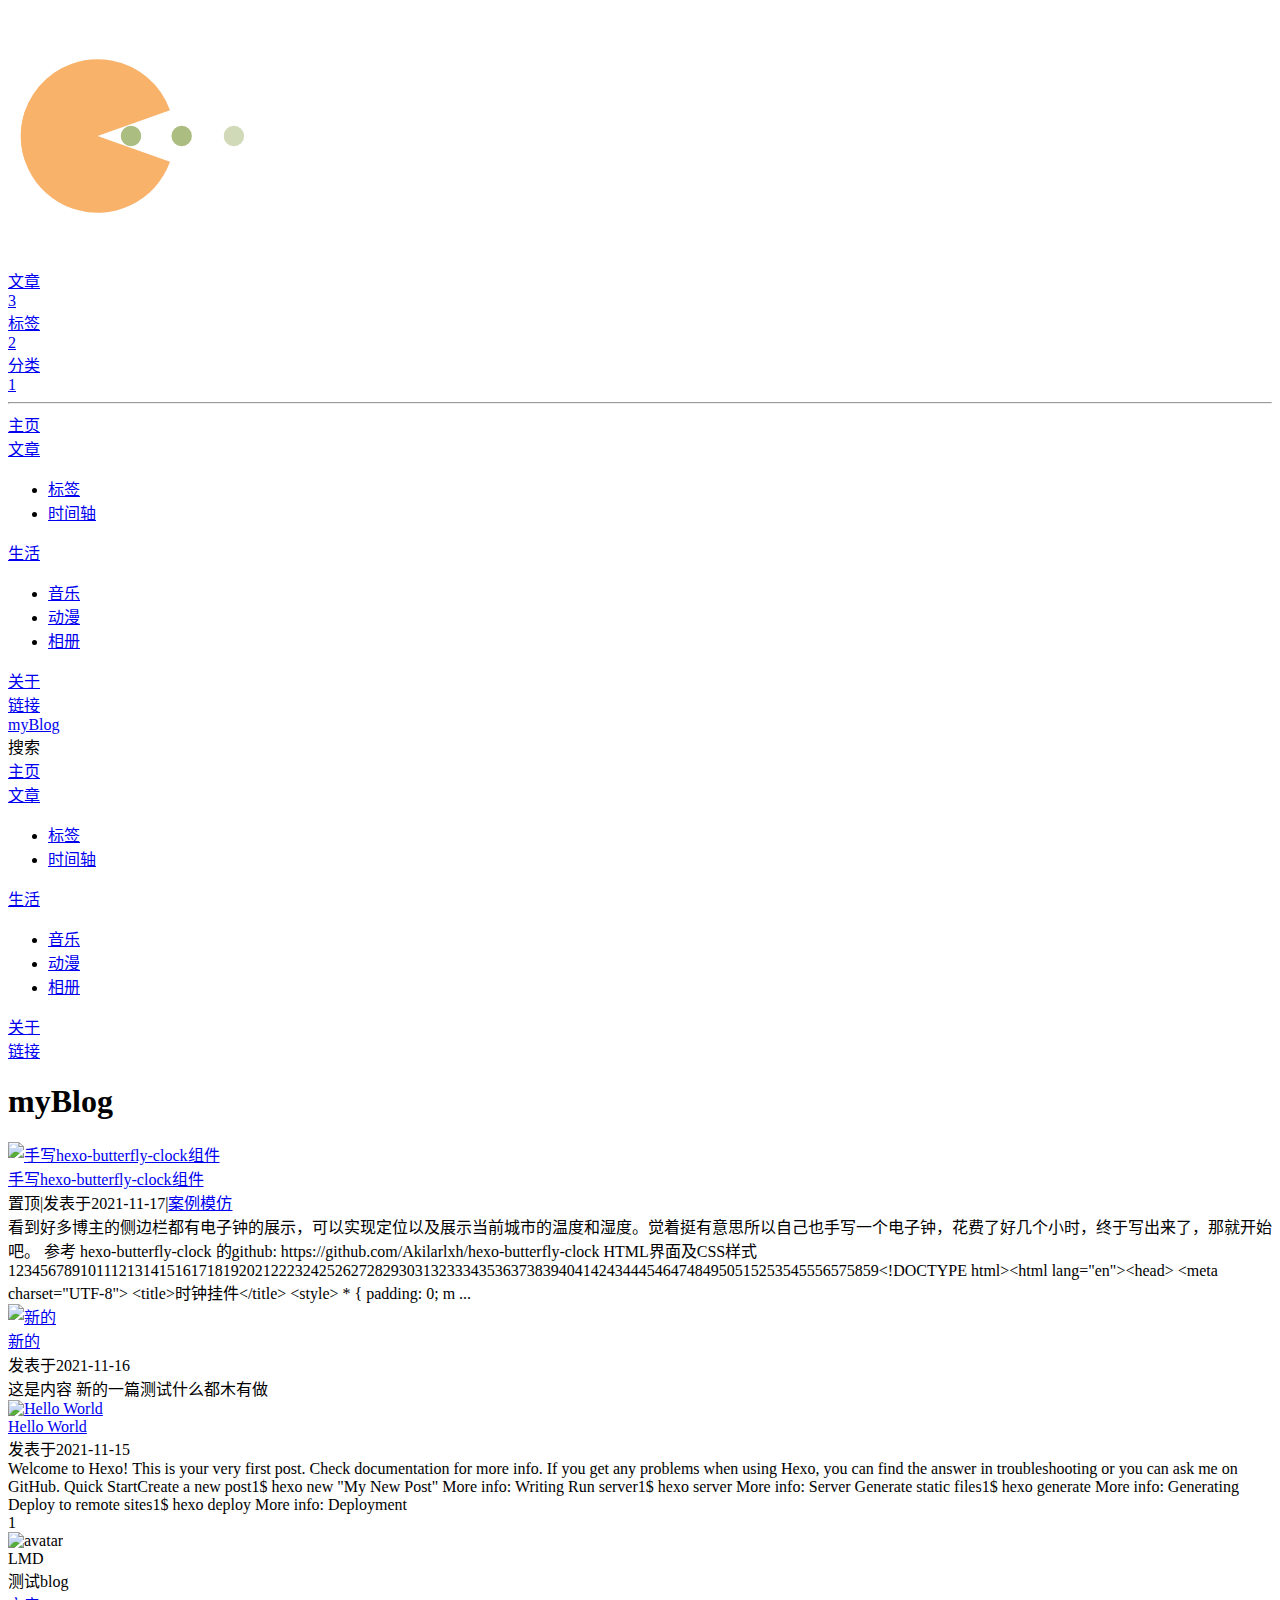
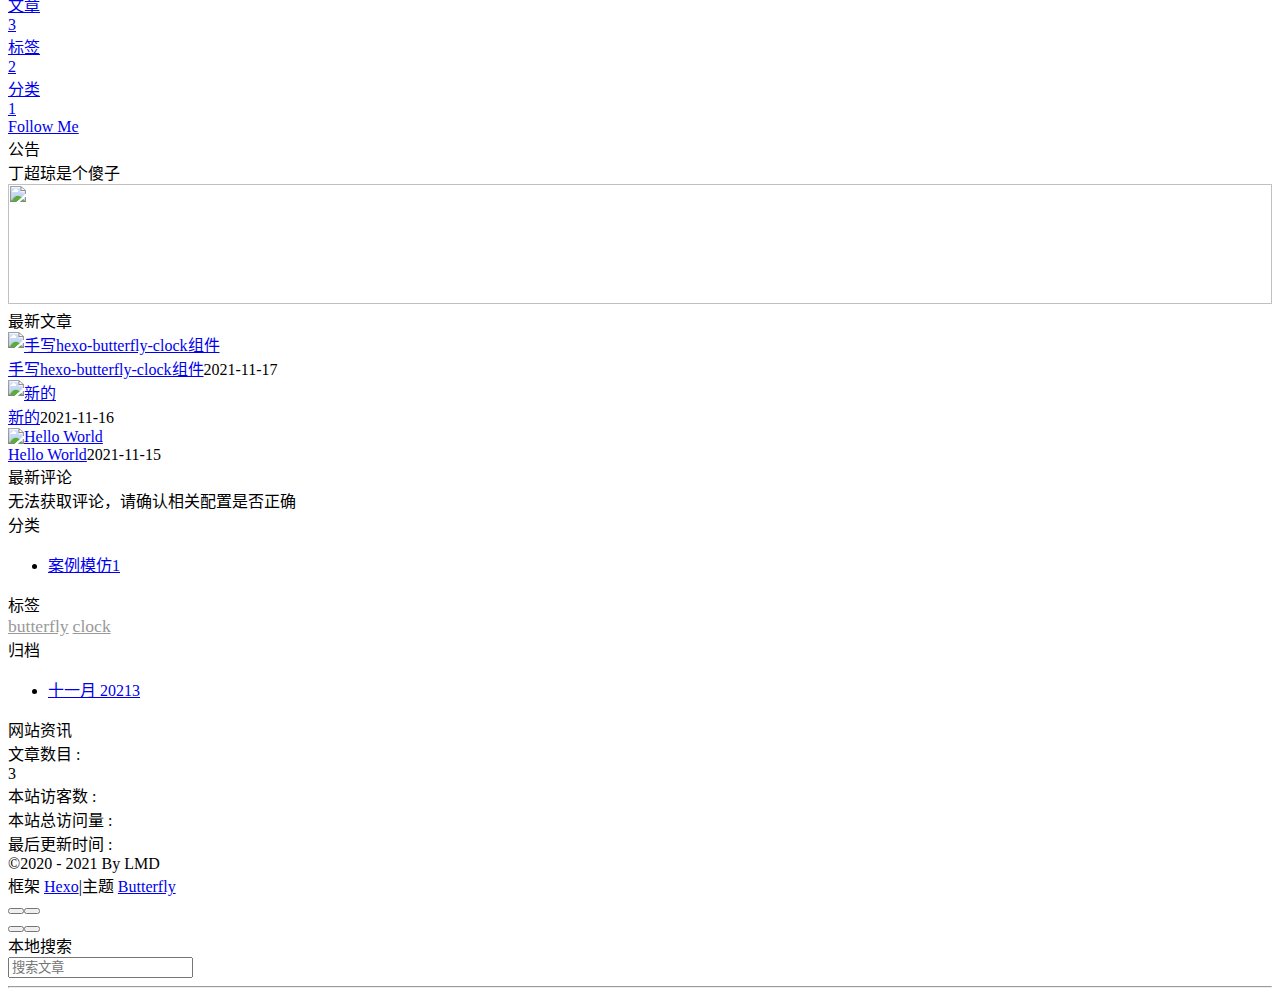
==== index.html @ 3a683eee "Site updated: 2021-11-17 23:09:38" ====
<!DOCTYPE html><html lang="zh-CN" data-theme="light"><head><meta charset="UTF-8"><meta http-equiv="X-UA-Compatible" content="IE=edge"><meta name="viewport" content="width=device-width,initial-scale=1"><title>myBlog - test</title><meta name="author" content="LMD"><meta name="copyright" content="LMD"><meta name="format-detection" content="telephone=no"><meta name="theme-color" content="#ffffff"><meta name="description" content="LMD制作">
<meta property="og:type" content="website">
<meta property="og:title" content="myBlog">
<meta property="og:url" content="https://feng_5201314.gitee.io/feng_5201314/index.html">
<meta property="og:site_name" content="myBlog">
<meta property="og:description" content="LMD制作">
<meta property="og:locale" content="zh_CN">
<meta property="og:image" content="https://feng_5201314.gitee.io/feng_5201314/img/smile.jpg">
<meta property="article:author" content="LMD">
<meta name="twitter:card" content="summary">
<meta name="twitter:image" content="https://feng_5201314.gitee.io/feng_5201314/img/smile.jpg"><link rel="shortcut icon" href="/feng_5201314/img/favicon.png"><link rel="canonical" href="https://feng_5201314.gitee.io/feng_5201314/"><link rel="preconnect" href="//cdn.jsdelivr.net"/><link rel="preconnect" href="//busuanzi.ibruce.info"/><link rel="stylesheet" href="/feng_5201314/css/index.css"><link rel="stylesheet" href="https://cdn.jsdelivr.net/npm/@fortawesome/fontawesome-free/css/all.min.css" media="print" onload="this.media='all'"><script>const GLOBAL_CONFIG = { 
  root: '/feng_5201314/',
  algolia: undefined,
  localSearch: {"path":"search.xml","languages":{"hits_empty":"找不到您查询的内容：${query}"}},
  translate: undefined,
  noticeOutdate: undefined,
  highlight: {"plugin":"highlighjs","highlightCopy":true,"highlightLang":true,"highlightHeightLimit":false},
  copy: {
    success: '复制成功',
    error: '复制错误',
    noSupport: '浏览器不支持'
  },
  relativeDate: {
    homepage: false,
    post: false
  },
  runtime: '',
  date_suffix: {
    just: '刚刚',
    min: '分钟前',
    hour: '小时前',
    day: '天前',
    month: '个月前'
  },
  copyright: undefined,
  lightbox: 'fancybox',
  Snackbar: undefined,
  source: {
    jQuery: 'https://cdn.jsdelivr.net/npm/jquery@latest/dist/jquery.min.js',
    justifiedGallery: {
      js: 'https://cdn.jsdelivr.net/npm/justifiedGallery/dist/js/jquery.justifiedGallery.min.js',
      css: 'https://cdn.jsdelivr.net/npm/justifiedGallery/dist/css/justifiedGallery.min.css'
    },
    fancybox: {
      js: 'https://cdn.jsdelivr.net/npm/@fancyapps/fancybox@latest/dist/jquery.fancybox.min.js',
      css: 'https://cdn.jsdelivr.net/npm/@fancyapps/fancybox@latest/dist/jquery.fancybox.min.css'
    }
  },
  isPhotoFigcaption: false,
  islazyload: false,
  isanchor: false
}</script><script id="config-diff">var GLOBAL_CONFIG_SITE = {
  title: 'myBlog',
  isPost: false,
  isHome: true,
  isHighlightShrink: false,
  isToc: false,
  postUpdate: '2021-11-17 23:09:37'
}</script><noscript><style type="text/css">
  #nav {
    opacity: 1
  }
  .justified-gallery img {
    opacity: 1
  }

  #recent-posts time,
  #post-meta time {
    display: inline !important
  }
</style></noscript><script>(win=>{
    win.saveToLocal = {
      set: function setWithExpiry(key, value, ttl) {
        if (ttl === 0) return
        const now = new Date()
        const expiryDay = ttl * 86400000
        const item = {
          value: value,
          expiry: now.getTime() + expiryDay,
        }
        localStorage.setItem(key, JSON.stringify(item))
      },

      get: function getWithExpiry(key) {
        const itemStr = localStorage.getItem(key)

        if (!itemStr) {
          return undefined
        }
        const item = JSON.parse(itemStr)
        const now = new Date()

        if (now.getTime() > item.expiry) {
          localStorage.removeItem(key)
          return undefined
        }
        return item.value
      }
    }
  
    win.getScript = url => new Promise((resolve, reject) => {
      const script = document.createElement('script')
      script.src = url
      script.async = true
      script.onerror = reject
      script.onload = script.onreadystatechange = function() {
        const loadState = this.readyState
        if (loadState && loadState !== 'loaded' && loadState !== 'complete') return
        script.onload = script.onreadystatechange = null
        resolve()
      }
      document.head.appendChild(script)
    })
  
      win.activateDarkMode = function () {
        document.documentElement.setAttribute('data-theme', 'dark')
        if (document.querySelector('meta[name="theme-color"]') !== null) {
          document.querySelector('meta[name="theme-color"]').setAttribute('content', '#0d0d0d')
        }
      }
      win.activateLightMode = function () {
        document.documentElement.setAttribute('data-theme', 'light')
        if (document.querySelector('meta[name="theme-color"]') !== null) {
          document.querySelector('meta[name="theme-color"]').setAttribute('content', '#ffffff')
        }
      }
      const t = saveToLocal.get('theme')
    
          if (t === 'dark') activateDarkMode()
          else if (t === 'light') activateLightMode()
        
      const asideStatus = saveToLocal.get('aside-status')
      if (asideStatus !== undefined) {
        if (asideStatus === 'hide') {
          document.documentElement.classList.add('hide-aside')
        } else {
          document.documentElement.classList.remove('hide-aside')
        }
      }
    
    const detectApple = () => {
      if (GLOBAL_CONFIG_SITE.isHome && /iPad|iPhone|iPod|Macintosh/.test(navigator.userAgent)){
        document.documentElement.classList.add('apple')
      }
    }
    detectApple()
    })(window)</script><link rel="stylesheet" href="/css/custom.css"><!-- hexo injector head_end start --><link rel="stylesheet" href="https://cdn.jsdelivr.net/npm/hexo-butterfly-clock/lib/clock.min.css"><!-- hexo injector head_end end --><meta name="generator" content="Hexo 5.4.0"></head><body><div id="sidebar"><div id="menu-mask"></div><div id="sidebar-menus"><div class="avatar-img is-center"><img src="/feng_5201314/img/smile.jpg" onerror="onerror=null;src='/img/friend_404.gif'" alt="avatar"/></div><div class="site-data"><div class="data-item is-center"><div class="data-item-link"><a href="/feng_5201314/archives/"><div class="headline">文章</div><div class="length-num">3</div></a></div></div><div class="data-item is-center"><div class="data-item-link"><a href="/feng_5201314/tags/"><div class="headline">标签</div><div class="length-num">2</div></a></div></div><div class="data-item is-center"><div class="data-item-link"><a href="/feng_5201314/categories/"><div class="headline">分类</div><div class="length-num">1</div></a></div></div></div><hr/><div class="menus_items"><div class="menus_item"><a class="site-page" href="/feng_5201314/"><i class="fa-fw fas fa-home"></i><span> 主页</span></a></div><div class="menus_item"><a class="site-page" href="javascript:void(0);"><i class="fa-fw fas fa-book"></i><span> 文章</span><i class="fas fa-chevron-down expand"></i></a><ul class="menus_item_child"><li><a class="site-page child" href="/feng_5201314/tags/"><i class="fa-fw fas fa-tags"></i><span> 标签</span></a></li><li><a class="site-page child" href="/feng_5201314/archives/"><i class="fa-fw fas fa-archive"></i><span> 时间轴</span></a></li></ul></div><div class="menus_item"><a class="site-page" href="javascript:void(0);"><i class="fa-fw fas fa-list"></i><span> 生活</span><i class="fas fa-chevron-down expand"></i></a><ul class="menus_item_child"><li><a class="site-page child" href="/feng_5201314/music/"><i class="fa-fw fas fa-music"></i><span> 音乐</span></a></li><li><a class="site-page child" href="/feng_5201314/movies/"><i class="fa-fw fas fa-video"></i><span> 动漫</span></a></li><li><a class="site-page child" href="/feng_5201314/Gallery/"><i class="fa-fw fas fa-images"></i><span> 相册</span></a></li></ul></div><div class="menus_item"><a class="site-page" href="/feng_5201314/about/"><i class="fa-fw fas fa-heart"></i><span> 关于</span></a></div><div class="menus_item"><a class="site-page" href="/feng_5201314/link/"><i class="fa-fw fas fa-link"></i><span> 链接</span></a></div></div></div></div><div class="page" id="body-wrap"><header class="full_page" id="page-header" style="background-image: url('/feng_5201314/img/fishsky.jpg')"><nav id="nav"><span id="blog_name"><a id="site-name" href="/feng_5201314/">myBlog</a></span><div id="menus"><div id="search-button"><a class="site-page social-icon search"><i class="fas fa-search fa-fw"></i><span> 搜索</span></a></div><div class="menus_items"><div class="menus_item"><a class="site-page" href="/feng_5201314/"><i class="fa-fw fas fa-home"></i><span> 主页</span></a></div><div class="menus_item"><a class="site-page" href="javascript:void(0);"><i class="fa-fw fas fa-book"></i><span> 文章</span><i class="fas fa-chevron-down expand"></i></a><ul class="menus_item_child"><li><a class="site-page child" href="/feng_5201314/tags/"><i class="fa-fw fas fa-tags"></i><span> 标签</span></a></li><li><a class="site-page child" href="/feng_5201314/archives/"><i class="fa-fw fas fa-archive"></i><span> 时间轴</span></a></li></ul></div><div class="menus_item"><a class="site-page" href="javascript:void(0);"><i class="fa-fw fas fa-list"></i><span> 生活</span><i class="fas fa-chevron-down expand"></i></a><ul class="menus_item_child"><li><a class="site-page child" href="/feng_5201314/music/"><i class="fa-fw fas fa-music"></i><span> 音乐</span></a></li><li><a class="site-page child" href="/feng_5201314/movies/"><i class="fa-fw fas fa-video"></i><span> 动漫</span></a></li><li><a class="site-page child" href="/feng_5201314/Gallery/"><i class="fa-fw fas fa-images"></i><span> 相册</span></a></li></ul></div><div class="menus_item"><a class="site-page" href="/feng_5201314/about/"><i class="fa-fw fas fa-heart"></i><span> 关于</span></a></div><div class="menus_item"><a class="site-page" href="/feng_5201314/link/"><i class="fa-fw fas fa-link"></i><span> 链接</span></a></div></div><div id="toggle-menu"><a class="site-page"><i class="fas fa-bars fa-fw"></i></a></div></div></nav><div id="site-info"><h1 id="site-title">myBlog</h1></div><div id="scroll-down"><i class="fas fa-angle-down scroll-down-effects"></i></div></header><main class="layout" id="content-inner"><div class="recent-posts" id="recent-posts"><div class="recent-post-item"><div class="post_cover left_radius"><a href="/feng_5201314/2021/11/17/%E6%89%8B%E5%86%99hexo-butterfly-clock%E7%BB%84%E4%BB%B6/" title="手写hexo-butterfly-clock组件">     <img class="post_bg" src="/feng_5201314/img/clock.jpg" onerror="this.onerror=null;this.src='/feng_5201314/img/404.jpg'" alt="手写hexo-butterfly-clock组件"></a></div><div class="recent-post-info"><a class="article-title" href="/feng_5201314/2021/11/17/%E6%89%8B%E5%86%99hexo-butterfly-clock%E7%BB%84%E4%BB%B6/" title="手写hexo-butterfly-clock组件">手写hexo-butterfly-clock组件</a><div class="article-meta-wrap"><span class="article-meta"><i class="fas fa-thumbtack sticky"></i><span class="sticky">置顶</span><span class="article-meta__separator">|</span></span><span class="post-meta-date"><i class="far fa-calendar-alt"></i><span class="article-meta-label">发表于</span><time datetime="2021-11-17T13:14:25.109Z" title="发表于 2021-11-17 21:14:25">2021-11-17</time></span><span class="article-meta"><span class="article-meta__separator">|</span><i class="fas fa-inbox"></i><a class="article-meta__categories" href="/feng_5201314/categories/%E6%A1%88%E4%BE%8B%E6%A8%A1%E4%BB%BF/">案例模仿</a></span></div><div class="content">看到好多博主的侧边栏都有电子钟的展示，可以实现定位以及展示当前城市的温度和湿度。觉着挺有意思所以自己也手写一个电子钟，花费了好几个小时，终于写出来了，那就开始吧。

参考 hexo-butterfly-clock 的github: https://github.com/Akilarlxh/hexo-butterfly-clock


HTML界面及CSS样式1234567891011121314151617181920212223242526272829303132333435363738394041424344454647484950515253545556575859&lt;!DOCTYPE html&gt;&lt;html lang=&quot;en&quot;&gt;&lt;head&gt;    &lt;meta charset=&quot;UTF-8&quot;&gt;    &lt;title&gt;时钟挂件&lt;/title&gt;    &lt;style&gt;        * &#123;            padding: 0;            m ...</div></div></div><div class="recent-post-item"><div class="post_cover right_radius"><a href="/feng_5201314/2021/11/16/%E6%96%B0%E7%9A%84%E4%B8%80%E7%AF%87/" title="新的">     <img class="post_bg" src="https://cdn.jsdelivr.net/npm/butterfly-extsrc@1/img/default.jpg" onerror="this.onerror=null;this.src='/feng_5201314/img/404.jpg'" alt="新的"></a></div><div class="recent-post-info"><a class="article-title" href="/feng_5201314/2021/11/16/%E6%96%B0%E7%9A%84%E4%B8%80%E7%AF%87/" title="新的">新的</a><div class="article-meta-wrap"><span class="post-meta-date"><i class="far fa-calendar-alt"></i><span class="article-meta-label">发表于</span><time datetime="2021-11-16T02:51:06.214Z" title="发表于 2021-11-16 10:51:06">2021-11-16</time></span></div><div class="content">这是内容
新的一篇测试什么都木有做
</div></div></div><div class="recent-post-item"><div class="post_cover left_radius"><a href="/feng_5201314/2021/11/15/hello-world/" title="Hello World">     <img class="post_bg" src="https://cdn.jsdelivr.net/npm/butterfly-extsrc@1/img/default.jpg" onerror="this.onerror=null;this.src='/feng_5201314/img/404.jpg'" alt="Hello World"></a></div><div class="recent-post-info"><a class="article-title" href="/feng_5201314/2021/11/15/hello-world/" title="Hello World">Hello World</a><div class="article-meta-wrap"><span class="post-meta-date"><i class="far fa-calendar-alt"></i><span class="article-meta-label">发表于</span><time datetime="2021-11-15T13:07:30.954Z" title="发表于 2021-11-15 21:07:30">2021-11-15</time></span></div><div class="content">Welcome to Hexo! This is your very first post. Check documentation for more info. If you get any problems when using Hexo, you can find the answer in troubleshooting or you can ask me on GitHub.
Quick StartCreate a new post1$ hexo new &quot;My New Post&quot;

More info: Writing
Run server1$ hexo server

More info: Server
Generate static files1$ hexo generate

More info: Generating
Deploy to remote sites1$ hexo deploy

More info: Deployment
</div></div></div><nav id="pagination"><div class="pagination"><span class="page-number current">1</span></div></nav></div><div class="aside-content" id="aside-content"><div class="card-widget card-info"><div class="is-center"><div class="avatar-img"><img src="/feng_5201314/img/smile.jpg" onerror="this.onerror=null;this.src='/feng_5201314/img/friend_404.gif'" alt="avatar"/></div><div class="author-info__name">LMD</div><div class="author-info__description">测试blog</div></div><div class="card-info-data"><div class="card-info-data-item is-center"><a href="/feng_5201314/archives/"><div class="headline">文章</div><div class="length-num">3</div></a></div><div class="card-info-data-item is-center"><a href="/feng_5201314/tags/"><div class="headline">标签</div><div class="length-num">2</div></a></div><div class="card-info-data-item is-center"><a href="/feng_5201314/categories/"><div class="headline">分类</div><div class="length-num">1</div></a></div></div><a class="button--animated" id="card-info-btn" target="_blank" rel="noopener" href="https://github.com/xxxxxx"><i class="fab fa-github"></i><span>Follow Me</span></a></div><div class="card-widget card-announcement"><div class="item-headline"><i class="fas fa-bullhorn card-announcement-animation"></i><span>公告</span></div><div class="announcement_content">丁超琼是个傻子</div></div><div class="sticky_layout"><div class="card-widget card-recent-post"><div class="item-headline"><i class="fas fa-history"></i><span>最新文章</span></div><div class="aside-list"><div class="aside-list-item"><a class="thumbnail" href="/feng_5201314/2021/11/17/%E6%89%8B%E5%86%99hexo-butterfly-clock%E7%BB%84%E4%BB%B6/" title="手写hexo-butterfly-clock组件"><img src="/feng_5201314/img/clock.jpg" onerror="this.onerror=null;this.src='/feng_5201314/img/404.jpg'" alt="手写hexo-butterfly-clock组件"/></a><div class="content"><a class="title" href="/feng_5201314/2021/11/17/%E6%89%8B%E5%86%99hexo-butterfly-clock%E7%BB%84%E4%BB%B6/" title="手写hexo-butterfly-clock组件">手写hexo-butterfly-clock组件</a><time datetime="2021-11-17T13:14:25.109Z" title="发表于 2021-11-17 21:14:25">2021-11-17</time></div></div><div class="aside-list-item"><a class="thumbnail" href="/feng_5201314/2021/11/16/%E6%96%B0%E7%9A%84%E4%B8%80%E7%AF%87/" title="新的"><img src="https://cdn.jsdelivr.net/npm/butterfly-extsrc@1/img/default.jpg" onerror="this.onerror=null;this.src='/feng_5201314/img/404.jpg'" alt="新的"/></a><div class="content"><a class="title" href="/feng_5201314/2021/11/16/%E6%96%B0%E7%9A%84%E4%B8%80%E7%AF%87/" title="新的">新的</a><time datetime="2021-11-16T02:51:06.214Z" title="发表于 2021-11-16 10:51:06">2021-11-16</time></div></div><div class="aside-list-item"><a class="thumbnail" href="/feng_5201314/2021/11/15/hello-world/" title="Hello World"><img src="https://cdn.jsdelivr.net/npm/butterfly-extsrc@1/img/default.jpg" onerror="this.onerror=null;this.src='/feng_5201314/img/404.jpg'" alt="Hello World"/></a><div class="content"><a class="title" href="/feng_5201314/2021/11/15/hello-world/" title="Hello World">Hello World</a><time datetime="2021-11-15T13:07:30.954Z" title="发表于 2021-11-15 21:07:30">2021-11-15</time></div></div></div></div><div class="card-widget" id="card-newest-comments"><div class="item-headline"><i class="fas fa-comment-dots"></i><span>最新评论</span></div><div class="aside-list"><span>正在加载中...</span></div></div><div class="card-widget card-categories"><div class="item-headline">
            <i class="fas fa-folder-open"></i>
            <span>分类</span>
            
            </div>
            <ul class="card-category-list" id="aside-cat-list">
            <li class="card-category-list-item "><a class="card-category-list-link" href="/feng_5201314/categories/%E6%A1%88%E4%BE%8B%E6%A8%A1%E4%BB%BF/"><span class="card-category-list-name">案例模仿</span><span class="card-category-list-count">1</span></a></li>
            </ul></div><div class="card-widget card-tags"><div class="item-headline"><i class="fas fa-tags"></i><span>标签</span></div><div class="card-tag-cloud"><a href="/feng_5201314/tags/butterfly/" style="font-size: 1.1em; color: #999">butterfly</a> <a href="/feng_5201314/tags/clock/" style="font-size: 1.1em; color: #999">clock</a></div></div><div class="card-widget card-archives"><div class="item-headline"><i class="fas fa-archive"></i><span>归档</span></div><ul class="card-archive-list"><li class="card-archive-list-item"><a class="card-archive-list-link" href="/feng_5201314/archives/2021/11/"><span class="card-archive-list-date">十一月 2021</span><span class="card-archive-list-count">3</span></a></li></ul></div><div class="card-widget card-webinfo"><div class="item-headline"><i class="fas fa-chart-line"></i><span>网站资讯</span></div><div class="webinfo"><div class="webinfo-item"><div class="item-name">文章数目 :</div><div class="item-count">3</div></div><div class="webinfo-item"><div class="item-name">本站访客数 :</div><div class="item-count" id="busuanzi_value_site_uv"></div></div><div class="webinfo-item"><div class="item-name">本站总访问量 :</div><div class="item-count" id="busuanzi_value_site_pv"></div></div><div class="webinfo-item"><div class="item-name">最后更新时间 :</div><div class="item-count" id="last-push-date" data-lastPushDate="2021-11-17T15:09:37.301Z"></div></div></div></div></div></div></main><footer id="footer"><div id="footer-wrap"><div class="copyright">&copy;2020 - 2021 By LMD</div><div class="framework-info"><span>框架 </span><a target="_blank" rel="noopener" href="https://hexo.io">Hexo</a><span class="footer-separator">|</span><span>主题 </span><a target="_blank" rel="noopener" href="https://github.com/jerryc127/hexo-theme-butterfly">Butterfly</a></div></div></footer></div><div id="rightside"><div id="rightside-config-hide"><button id="darkmode" type="button" title="浅色和深色模式转换"><i class="fas fa-adjust"></i></button><button id="hide-aside-btn" type="button" title="单栏和双栏切换"><i class="fas fa-arrows-alt-h"></i></button></div><div id="rightside-config-show"><button id="rightside_config" type="button" title="设置"><i class="fas fa-cog fa-spin"></i></button><button id="go-up" type="button" title="回到顶部"><i class="fas fa-arrow-up"></i></button></div></div><div id="local-search"><div class="search-dialog"><div class="search-dialog__title" id="local-search-title">本地搜索</div><div id="local-input-panel"><div id="local-search-input"><div class="local-search-box"><input class="local-search-box--input" placeholder="搜索文章" type="text"/></div></div></div><hr/><div id="local-search-results"></div><span class="search-close-button"><i class="fas fa-times"></i></span></div><div id="search-mask"></div></div><div><script src="/feng_5201314/js/utils.js"></script><script src="/feng_5201314/js/main.js"></script><script src="/feng_5201314/js/search/local-search.js"></script><div class="js-pjax"></div><script src="https://cdn.jsdelivr.net/npm/blueimp-md5@2.17.0/js/md5.min.js"></script><script>window.addEventListener('load', () => {
  const changeContent = (content) => {
    if (content === '') return content

    content = content.replace(/<img.*?src="(.*?)"?[^\>]+>/ig, '[图片]') // replace image link
    content = content.replace(/<a[^>]+?href=["']?([^"']+)["']?[^>]*>([^<]+)<\/a>/gi, '[链接]') // replace url
    content = content.replace(/<pre><code>.*?<\/pre>/gi, '[代码]') // replace code
    content = content.replace(/<[^>]+>/g,"") // remove html tag

    if (content.length > 150) {
      content = content.substring(0,150) + '...'
    }
    return content
  }

  const getIcon = (icon, mail) => {
    if (icon) return icon
    let defaultIcon = '?d=monsterid'
    let iconUrl = `https://gravatar.loli.net/avatar/${md5(mail.toLowerCase()) + defaultIcon}`
    return iconUrl
  }

  const generateHtml = array => {
    let result = ''

    if (array.length) {
      for (let i = 0; i < array.length; i++) {
        result += '<div class=\'aside-list-item\'>'

        if (true) {
          const name = 'src'
          result += `<a href='${array[i].url}' class='thumbnail'><img ${name}='${array[i].avatar}' alt='${array[i].nick}'></a>`
        }

        result += `<div class='content'>
        <a class='comment' href='${array[i].url}'>${array[i].content}</a>
        <div class='name'><span>${array[i].nick} / </span><time datetime="${array[i].date}">${btf.diffDate(array[i].date, true)}</time></div>
        </div></div>`
      }
    } else {
      result += '没有评论'
    }

    let $dom = document.querySelector('#card-newest-comments .aside-list')
    $dom.innerHTML= result
    window.lazyLoadInstance && window.lazyLoadInstance.update()
    window.pjax && window.pjax.refresh($dom)
  }

  const getComment = () => {
    const serverURL = 'https://FkzuwrpA.api.lncldglobal.com'

    var settings = {
      "method": "GET",
      "headers": {
        "X-LC-Id": 'FkzuwrpAx2x9vX5QuqsHYkVn-gzGzoHsz',
        "X-LC-Key": 'Wh3vySMmWnT8OSx6HVQH7Ren',
        "Content-Type": "application/json"
      },
    }

    fetch(`${serverURL}/1.1/classes/Comment?limit=6&order=-createdAt`,settings)
      .then(response => response.json())
      .then(data => {
        const valineArray = data.results.map(function (e) {
          return {
            'avatar': getIcon(e.QQAvatar, e.mail),
            'content': changeContent(e.comment),
            'nick': e.nick,
            'url': e.url + '#' + e.objectId,
            'date': e.updatedAt,
          }
        })
        saveToLocal.set('valine-newest-comments', JSON.stringify(valineArray), 10/(60*24))
        generateHtml(valineArray)
      }).catch(e => {
        const $dom = document.querySelector('#card-newest-comments .aside-list')
        $dom.innerHTML= "无法获取评论，请确认相关配置是否正确"
      }) 
  }

  const newestCommentInit = () => {
    if (document.querySelector('#card-newest-comments .aside-list')) {
      const data = saveToLocal.get('valine-newest-comments')
      if (data) {
        generateHtml(JSON.parse(data))
      } else {
        getComment()
      }
    }
  }

  newestCommentInit()
  document.addEventListener('pjax:complete', newestCommentInit)
})</script><script async data-pjax src="//busuanzi.ibruce.info/busuanzi/2.3/busuanzi.pure.mini.js"></script></div><!-- hexo injector body_end start --><script data-pjax>
  function butterfly_clock_injector_config(){
    var parent_div_git = document.getElementsByClassName('sticky_layout')[0];
    var item_html = '<div class="card-widget card-clock"><div class="card-glass"><div class="card-background"><div class="card-content"><div id="hexo_electric_clock"><img class="entered loading" id="card-clock-loading" src="/feng_5201314/img/loading.gif" style="height: 120px; width: 100%;" data-ll-status="loading"/></div></div></div></div></div>';
    console.log('已挂载butterfly_clock')
    parent_div_git.insertAdjacentHTML("afterbegin",item_html)
    }
  var elist = 'null'.split(',');
  var cpage = location.pathname;
  var epage = 'all';
  var flag = 0;

  for (var i=0;i<elist.length;i++){
    if (cpage.includes(elist[i])){
      flag++;
    }
  }

  if ((epage ==='all')&&(flag == 0)){
    butterfly_clock_injector_config();
  }
  else if (epage === cpage){
    butterfly_clock_injector_config();
  }
  </script><script src="https://pv.sohu.com/cityjson?ie=utf-8"></script><script data-pjax src="https://cdn.jsdelivr.net/npm/hexo-butterfly-clock/lib/clock.min.js"></script><!-- hexo injector body_end end --></body></html>
---- css/custom.css ----
#aside-content.aside-content > .sticky_layout > .card-widget.card-clock > .card-glass > .card-background {
    background-color: unset ;
    box-shadow: unset ;
}
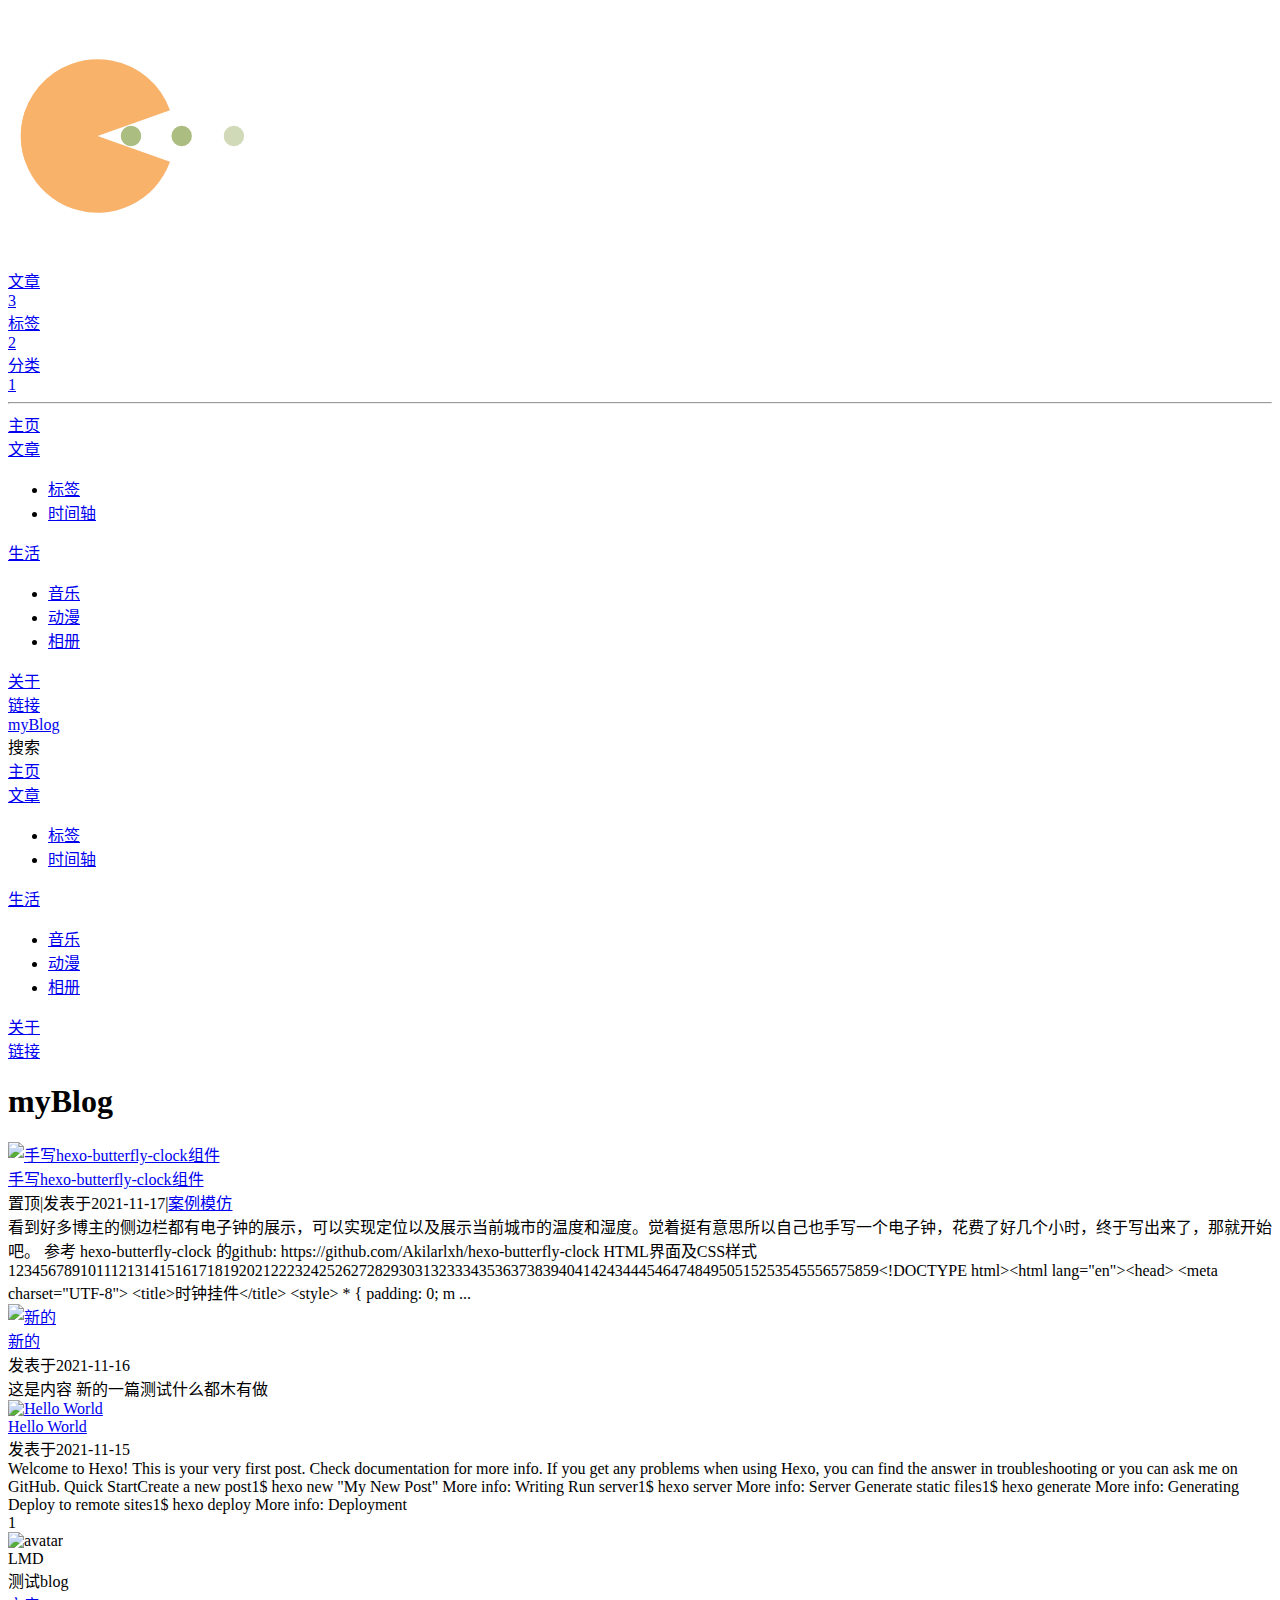
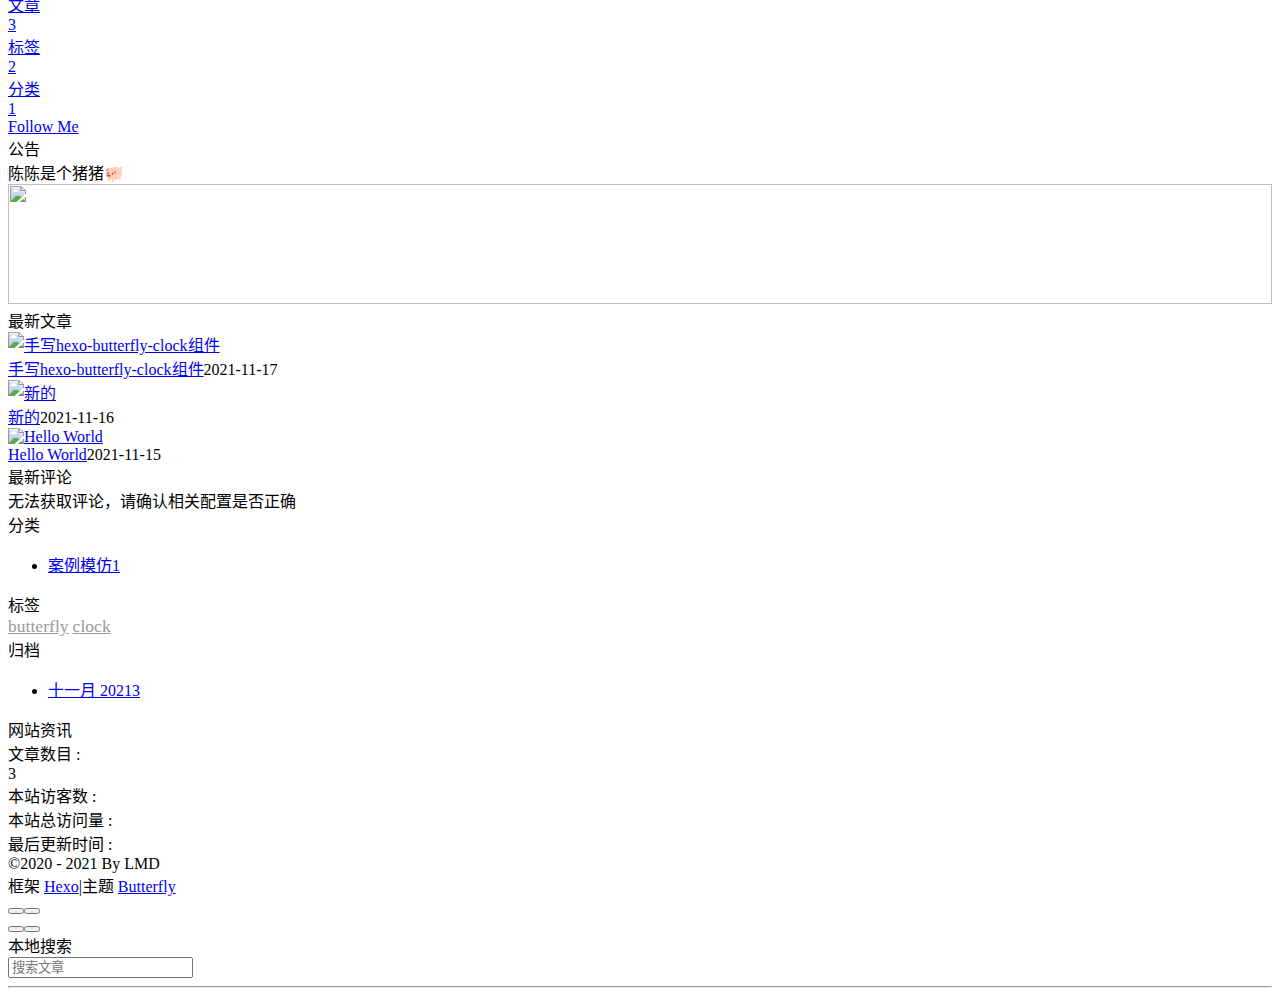
==== commit f7032499: "Site updated: 2021-11-17 23:12:37" ====
--- a/index.html
+++ b/index.html
@@ -55,7 +55,7 @@
   isHome: true,
   isHighlightShrink: false,
   isToc: false,
-  postUpdate: '2021-11-17 23:09:37'
+  postUpdate: '2021-11-17 23:12:35'
 }</script><noscript><style type="text/css">
   #nav {
     opacity: 1
@@ -164,14 +164,14 @@
 Deploy to remote sites1$ hexo deploy
 
 More info: Deployment
-</div></div></div><nav id="pagination"><div class="pagination"><span class="page-number current">1</span></div></nav></div><div class="aside-content" id="aside-content"><div class="card-widget card-info"><div class="is-center"><div class="avatar-img"><img src="/feng_5201314/img/smile.jpg" onerror="this.onerror=null;this.src='/feng_5201314/img/friend_404.gif'" alt="avatar"/></div><div class="author-info__name">LMD</div><div class="author-info__description">测试blog</div></div><div class="card-info-data"><div class="card-info-data-item is-center"><a href="/feng_5201314/archives/"><div class="headline">文章</div><div class="length-num">3</div></a></div><div class="card-info-data-item is-center"><a href="/feng_5201314/tags/"><div class="headline">标签</div><div class="length-num">2</div></a></div><div class="card-info-data-item is-center"><a href="/feng_5201314/categories/"><div class="headline">分类</div><div class="length-num">1</div></a></div></div><a class="button--animated" id="card-info-btn" target="_blank" rel="noopener" href="https://github.com/xxxxxx"><i class="fab fa-github"></i><span>Follow Me</span></a></div><div class="card-widget card-announcement"><div class="item-headline"><i class="fas fa-bullhorn card-announcement-animation"></i><span>公告</span></div><div class="announcement_content">丁超琼是个傻子</div></div><div class="sticky_layout"><div class="card-widget card-recent-post"><div class="item-headline"><i class="fas fa-history"></i><span>最新文章</span></div><div class="aside-list"><div class="aside-list-item"><a class="thumbnail" href="/feng_5201314/2021/11/17/%E6%89%8B%E5%86%99hexo-butterfly-clock%E7%BB%84%E4%BB%B6/" title="手写hexo-butterfly-clock组件"><img src="/feng_5201314/img/clock.jpg" onerror="this.onerror=null;this.src='/feng_5201314/img/404.jpg'" alt="手写hexo-butterfly-clock组件"/></a><div class="content"><a class="title" href="/feng_5201314/2021/11/17/%E6%89%8B%E5%86%99hexo-butterfly-clock%E7%BB%84%E4%BB%B6/" title="手写hexo-butterfly-clock组件">手写hexo-butterfly-clock组件</a><time datetime="2021-11-17T13:14:25.109Z" title="发表于 2021-11-17 21:14:25">2021-11-17</time></div></div><div class="aside-list-item"><a class="thumbnail" href="/feng_5201314/2021/11/16/%E6%96%B0%E7%9A%84%E4%B8%80%E7%AF%87/" title="新的"><img src="https://cdn.jsdelivr.net/npm/butterfly-extsrc@1/img/default.jpg" onerror="this.onerror=null;this.src='/feng_5201314/img/404.jpg'" alt="新的"/></a><div class="content"><a class="title" href="/feng_5201314/2021/11/16/%E6%96%B0%E7%9A%84%E4%B8%80%E7%AF%87/" title="新的">新的</a><time datetime="2021-11-16T02:51:06.214Z" title="发表于 2021-11-16 10:51:06">2021-11-16</time></div></div><div class="aside-list-item"><a class="thumbnail" href="/feng_5201314/2021/11/15/hello-world/" title="Hello World"><img src="https://cdn.jsdelivr.net/npm/butterfly-extsrc@1/img/default.jpg" onerror="this.onerror=null;this.src='/feng_5201314/img/404.jpg'" alt="Hello World"/></a><div class="content"><a class="title" href="/feng_5201314/2021/11/15/hello-world/" title="Hello World">Hello World</a><time datetime="2021-11-15T13:07:30.954Z" title="发表于 2021-11-15 21:07:30">2021-11-15</time></div></div></div></div><div class="card-widget" id="card-newest-comments"><div class="item-headline"><i class="fas fa-comment-dots"></i><span>最新评论</span></div><div class="aside-list"><span>正在加载中...</span></div></div><div class="card-widget card-categories"><div class="item-headline">
+</div></div></div><nav id="pagination"><div class="pagination"><span class="page-number current">1</span></div></nav></div><div class="aside-content" id="aside-content"><div class="card-widget card-info"><div class="is-center"><div class="avatar-img"><img src="/feng_5201314/img/smile.jpg" onerror="this.onerror=null;this.src='/feng_5201314/img/friend_404.gif'" alt="avatar"/></div><div class="author-info__name">LMD</div><div class="author-info__description">测试blog</div></div><div class="card-info-data"><div class="card-info-data-item is-center"><a href="/feng_5201314/archives/"><div class="headline">文章</div><div class="length-num">3</div></a></div><div class="card-info-data-item is-center"><a href="/feng_5201314/tags/"><div class="headline">标签</div><div class="length-num">2</div></a></div><div class="card-info-data-item is-center"><a href="/feng_5201314/categories/"><div class="headline">分类</div><div class="length-num">1</div></a></div></div><a class="button--animated" id="card-info-btn" target="_blank" rel="noopener" href="https://github.com/xxxxxx"><i class="fab fa-github"></i><span>Follow Me</span></a></div><div class="card-widget card-announcement"><div class="item-headline"><i class="fas fa-bullhorn card-announcement-animation"></i><span>公告</span></div><div class="announcement_content">陈陈是个猪猪🐖</div></div><div class="sticky_layout"><div class="card-widget card-recent-post"><div class="item-headline"><i class="fas fa-history"></i><span>最新文章</span></div><div class="aside-list"><div class="aside-list-item"><a class="thumbnail" href="/feng_5201314/2021/11/17/%E6%89%8B%E5%86%99hexo-butterfly-clock%E7%BB%84%E4%BB%B6/" title="手写hexo-butterfly-clock组件"><img src="/feng_5201314/img/clock.jpg" onerror="this.onerror=null;this.src='/feng_5201314/img/404.jpg'" alt="手写hexo-butterfly-clock组件"/></a><div class="content"><a class="title" href="/feng_5201314/2021/11/17/%E6%89%8B%E5%86%99hexo-butterfly-clock%E7%BB%84%E4%BB%B6/" title="手写hexo-butterfly-clock组件">手写hexo-butterfly-clock组件</a><time datetime="2021-11-17T13:14:25.109Z" title="发表于 2021-11-17 21:14:25">2021-11-17</time></div></div><div class="aside-list-item"><a class="thumbnail" href="/feng_5201314/2021/11/16/%E6%96%B0%E7%9A%84%E4%B8%80%E7%AF%87/" title="新的"><img src="https://cdn.jsdelivr.net/npm/butterfly-extsrc@1/img/default.jpg" onerror="this.onerror=null;this.src='/feng_5201314/img/404.jpg'" alt="新的"/></a><div class="content"><a class="title" href="/feng_5201314/2021/11/16/%E6%96%B0%E7%9A%84%E4%B8%80%E7%AF%87/" title="新的">新的</a><time datetime="2021-11-16T02:51:06.214Z" title="发表于 2021-11-16 10:51:06">2021-11-16</time></div></div><div class="aside-list-item"><a class="thumbnail" href="/feng_5201314/2021/11/15/hello-world/" title="Hello World"><img src="https://cdn.jsdelivr.net/npm/butterfly-extsrc@1/img/default.jpg" onerror="this.onerror=null;this.src='/feng_5201314/img/404.jpg'" alt="Hello World"/></a><div class="content"><a class="title" href="/feng_5201314/2021/11/15/hello-world/" title="Hello World">Hello World</a><time datetime="2021-11-15T13:07:30.954Z" title="发表于 2021-11-15 21:07:30">2021-11-15</time></div></div></div></div><div class="card-widget" id="card-newest-comments"><div class="item-headline"><i class="fas fa-comment-dots"></i><span>最新评论</span></div><div class="aside-list"><span>正在加载中...</span></div></div><div class="card-widget card-categories"><div class="item-headline">
             <i class="fas fa-folder-open"></i>
             <span>分类</span>
             
             </div>
             <ul class="card-category-list" id="aside-cat-list">
             <li class="card-category-list-item "><a class="card-category-list-link" href="/feng_5201314/categories/%E6%A1%88%E4%BE%8B%E6%A8%A1%E4%BB%BF/"><span class="card-category-list-name">案例模仿</span><span class="card-category-list-count">1</span></a></li>
-            </ul></div><div class="card-widget card-tags"><div class="item-headline"><i class="fas fa-tags"></i><span>标签</span></div><div class="card-tag-cloud"><a href="/feng_5201314/tags/butterfly/" style="font-size: 1.1em; color: #999">butterfly</a> <a href="/feng_5201314/tags/clock/" style="font-size: 1.1em; color: #999">clock</a></div></div><div class="card-widget card-archives"><div class="item-headline"><i class="fas fa-archive"></i><span>归档</span></div><ul class="card-archive-list"><li class="card-archive-list-item"><a class="card-archive-list-link" href="/feng_5201314/archives/2021/11/"><span class="card-archive-list-date">十一月 2021</span><span class="card-archive-list-count">3</span></a></li></ul></div><div class="card-widget card-webinfo"><div class="item-headline"><i class="fas fa-chart-line"></i><span>网站资讯</span></div><div class="webinfo"><div class="webinfo-item"><div class="item-name">文章数目 :</div><div class="item-count">3</div></div><div class="webinfo-item"><div class="item-name">本站访客数 :</div><div class="item-count" id="busuanzi_value_site_uv"></div></div><div class="webinfo-item"><div class="item-name">本站总访问量 :</div><div class="item-count" id="busuanzi_value_site_pv"></div></div><div class="webinfo-item"><div class="item-name">最后更新时间 :</div><div class="item-count" id="last-push-date" data-lastPushDate="2021-11-17T15:09:37.301Z"></div></div></div></div></div></div></main><footer id="footer"><div id="footer-wrap"><div class="copyright">&copy;2020 - 2021 By LMD</div><div class="framework-info"><span>框架 </span><a target="_blank" rel="noopener" href="https://hexo.io">Hexo</a><span class="footer-separator">|</span><span>主题 </span><a target="_blank" rel="noopener" href="https://github.com/jerryc127/hexo-theme-butterfly">Butterfly</a></div></div></footer></div><div id="rightside"><div id="rightside-config-hide"><button id="darkmode" type="button" title="浅色和深色模式转换"><i class="fas fa-adjust"></i></button><button id="hide-aside-btn" type="button" title="单栏和双栏切换"><i class="fas fa-arrows-alt-h"></i></button></div><div id="rightside-config-show"><button id="rightside_config" type="button" title="设置"><i class="fas fa-cog fa-spin"></i></button><button id="go-up" type="button" title="回到顶部"><i class="fas fa-arrow-up"></i></button></div></div><div id="local-search"><div class="search-dialog"><div class="search-dialog__title" id="local-search-title">本地搜索</div><div id="local-input-panel"><div id="local-search-input"><div class="local-search-box"><input class="local-search-box--input" placeholder="搜索文章" type="text"/></div></div></div><hr/><div id="local-search-results"></div><span class="search-close-button"><i class="fas fa-times"></i></span></div><div id="search-mask"></div></div><div><script src="/feng_5201314/js/utils.js"></script><script src="/feng_5201314/js/main.js"></script><script src="/feng_5201314/js/search/local-search.js"></script><div class="js-pjax"></div><script src="https://cdn.jsdelivr.net/npm/blueimp-md5@2.17.0/js/md5.min.js"></script><script>window.addEventListener('load', () => {
+            </ul></div><div class="card-widget card-tags"><div class="item-headline"><i class="fas fa-tags"></i><span>标签</span></div><div class="card-tag-cloud"><a href="/feng_5201314/tags/butterfly/" style="font-size: 1.1em; color: #999">butterfly</a> <a href="/feng_5201314/tags/clock/" style="font-size: 1.1em; color: #999">clock</a></div></div><div class="card-widget card-archives"><div class="item-headline"><i class="fas fa-archive"></i><span>归档</span></div><ul class="card-archive-list"><li class="card-archive-list-item"><a class="card-archive-list-link" href="/feng_5201314/archives/2021/11/"><span class="card-archive-list-date">十一月 2021</span><span class="card-archive-list-count">3</span></a></li></ul></div><div class="card-widget card-webinfo"><div class="item-headline"><i class="fas fa-chart-line"></i><span>网站资讯</span></div><div class="webinfo"><div class="webinfo-item"><div class="item-name">文章数目 :</div><div class="item-count">3</div></div><div class="webinfo-item"><div class="item-name">本站访客数 :</div><div class="item-count" id="busuanzi_value_site_uv"></div></div><div class="webinfo-item"><div class="item-name">本站总访问量 :</div><div class="item-count" id="busuanzi_value_site_pv"></div></div><div class="webinfo-item"><div class="item-name">最后更新时间 :</div><div class="item-count" id="last-push-date" data-lastPushDate="2021-11-17T15:12:35.312Z"></div></div></div></div></div></div></main><footer id="footer"><div id="footer-wrap"><div class="copyright">&copy;2020 - 2021 By LMD</div><div class="framework-info"><span>框架 </span><a target="_blank" rel="noopener" href="https://hexo.io">Hexo</a><span class="footer-separator">|</span><span>主题 </span><a target="_blank" rel="noopener" href="https://github.com/jerryc127/hexo-theme-butterfly">Butterfly</a></div></div></footer></div><div id="rightside"><div id="rightside-config-hide"><button id="darkmode" type="button" title="浅色和深色模式转换"><i class="fas fa-adjust"></i></button><button id="hide-aside-btn" type="button" title="单栏和双栏切换"><i class="fas fa-arrows-alt-h"></i></button></div><div id="rightside-config-show"><button id="rightside_config" type="button" title="设置"><i class="fas fa-cog fa-spin"></i></button><button id="go-up" type="button" title="回到顶部"><i class="fas fa-arrow-up"></i></button></div></div><div id="local-search"><div class="search-dialog"><div class="search-dialog__title" id="local-search-title">本地搜索</div><div id="local-input-panel"><div id="local-search-input"><div class="local-search-box"><input class="local-search-box--input" placeholder="搜索文章" type="text"/></div></div></div><hr/><div id="local-search-results"></div><span class="search-close-button"><i class="fas fa-times"></i></span></div><div id="search-mask"></div></div><div><script src="/feng_5201314/js/utils.js"></script><script src="/feng_5201314/js/main.js"></script><script src="/feng_5201314/js/search/local-search.js"></script><div class="js-pjax"></div><script src="https://cdn.jsdelivr.net/npm/blueimp-md5@2.17.0/js/md5.min.js"></script><script>window.addEventListener('load', () => {
   const changeContent = (content) => {
     if (content === '') return content
 
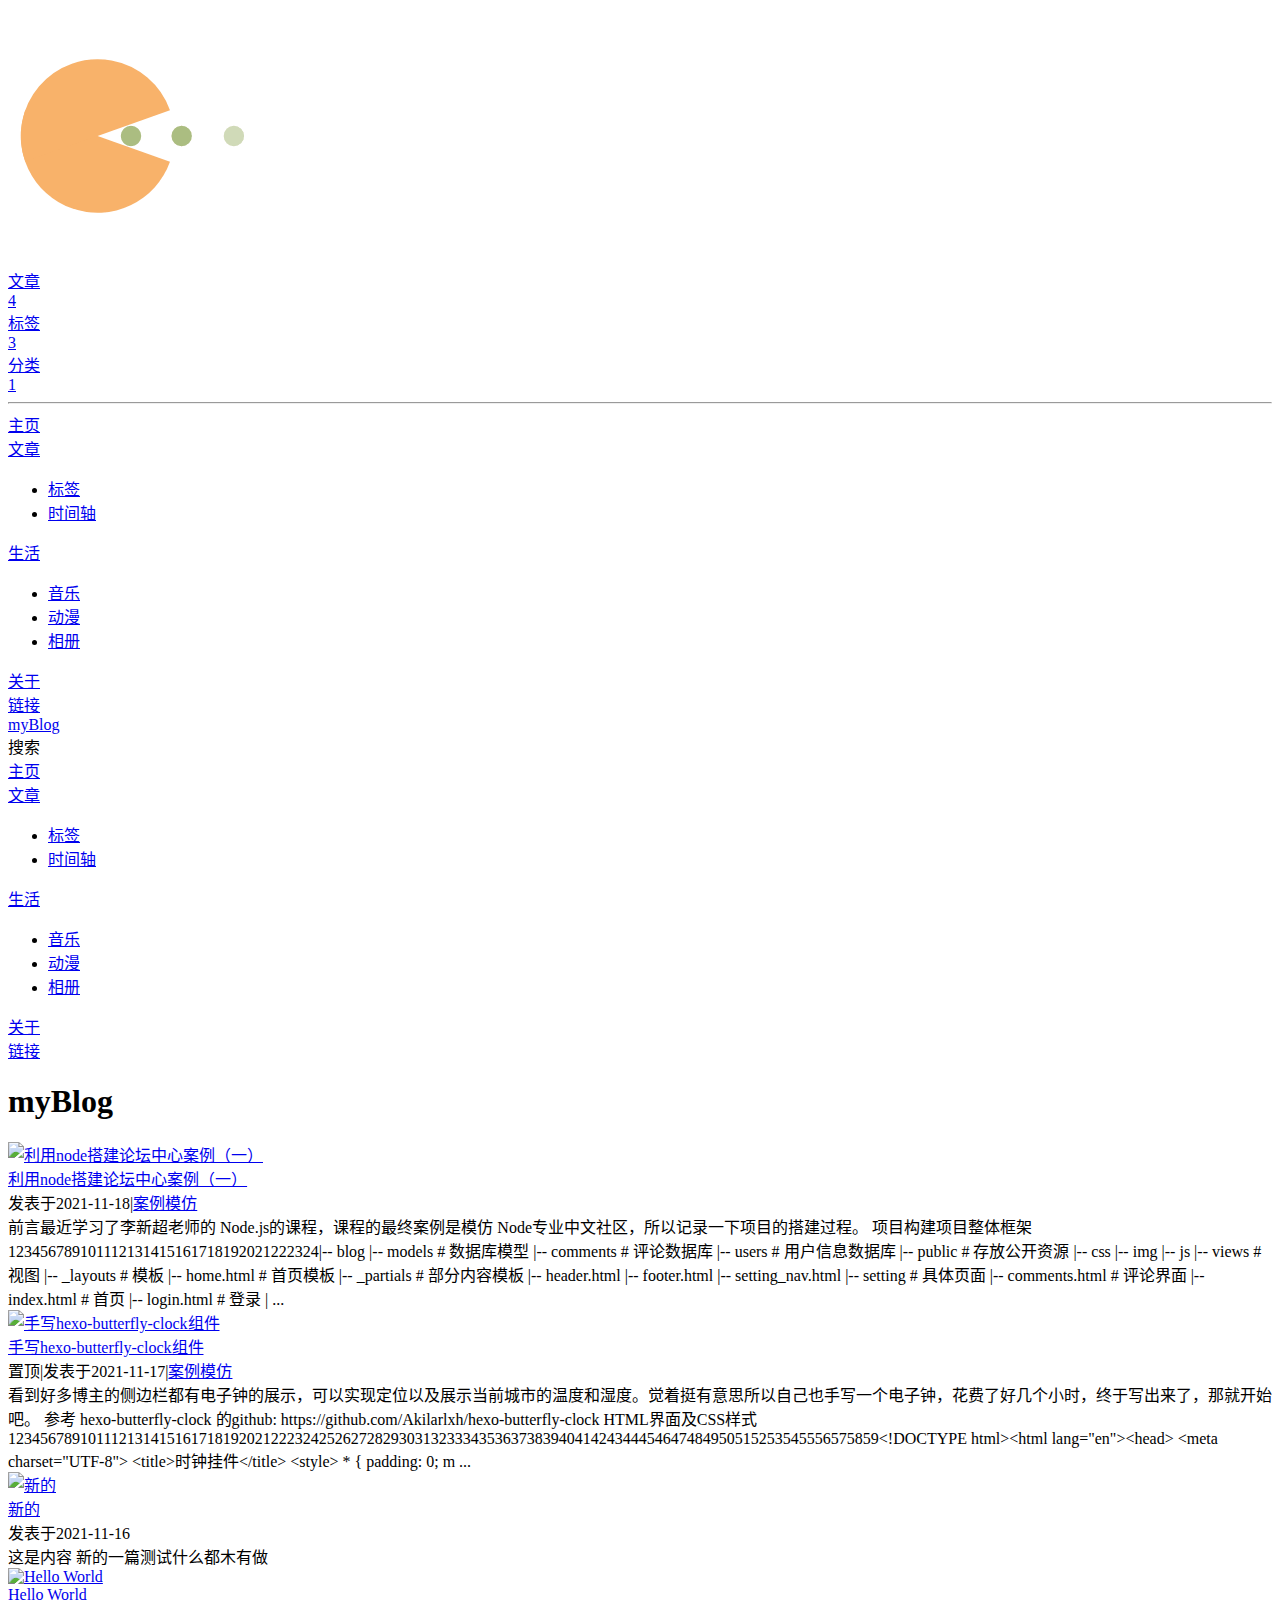
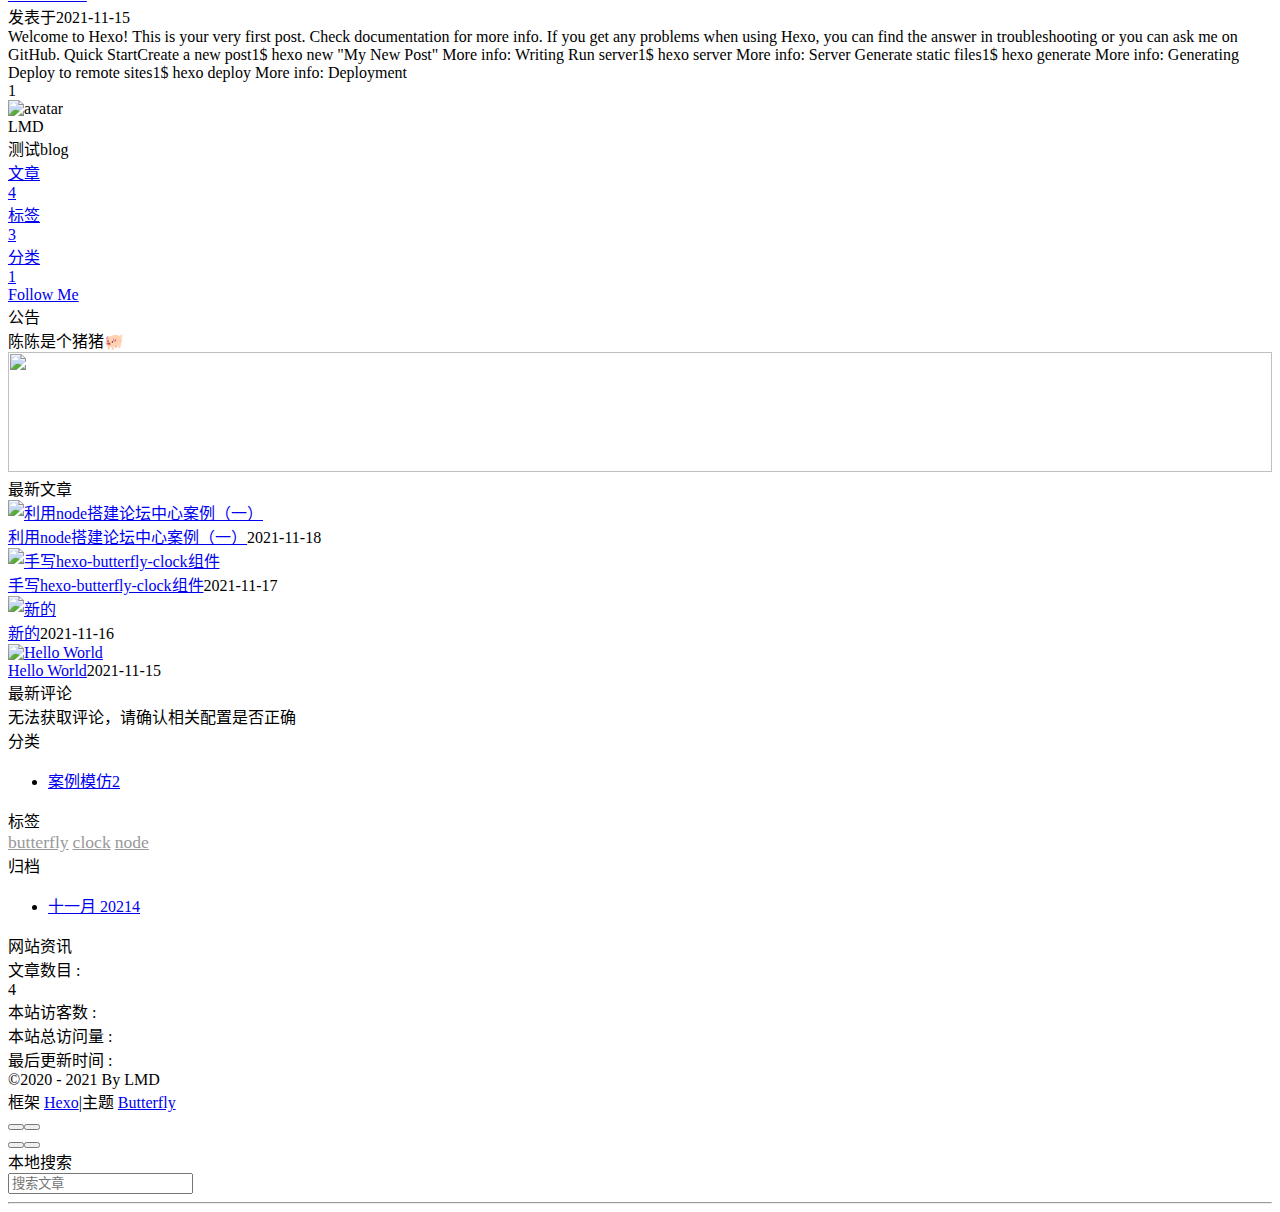
==== commit cf330d5e: "Site updated: 2021-11-18 22:56:04" ====
--- a/index.html
+++ b/index.html
@@ -55,7 +55,7 @@
   isHome: true,
   isHighlightShrink: false,
   isToc: false,
-  postUpdate: '2021-11-17 23:12:35'
+  postUpdate: '2021-11-18 22:56:03'
 }</script><noscript><style type="text/css">
   #nav {
     opacity: 1
@@ -144,14 +144,15 @@
       }
     }
     detectApple()
-    })(window)</script><link rel="stylesheet" href="/css/custom.css"><!-- hexo injector head_end start --><link rel="stylesheet" href="https://cdn.jsdelivr.net/npm/hexo-butterfly-clock/lib/clock.min.css"><!-- hexo injector head_end end --><meta name="generator" content="Hexo 5.4.0"></head><body><div id="sidebar"><div id="menu-mask"></div><div id="sidebar-menus"><div class="avatar-img is-center"><img src="/feng_5201314/img/smile.jpg" onerror="onerror=null;src='/img/friend_404.gif'" alt="avatar"/></div><div class="site-data"><div class="data-item is-center"><div class="data-item-link"><a href="/feng_5201314/archives/"><div class="headline">文章</div><div class="length-num">3</div></a></div></div><div class="data-item is-center"><div class="data-item-link"><a href="/feng_5201314/tags/"><div class="headline">标签</div><div class="length-num">2</div></a></div></div><div class="data-item is-center"><div class="data-item-link"><a href="/feng_5201314/categories/"><div class="headline">分类</div><div class="length-num">1</div></a></div></div></div><hr/><div class="menus_items"><div class="menus_item"><a class="site-page" href="/feng_5201314/"><i class="fa-fw fas fa-home"></i><span> 主页</span></a></div><div class="menus_item"><a class="site-page" href="javascript:void(0);"><i class="fa-fw fas fa-book"></i><span> 文章</span><i class="fas fa-chevron-down expand"></i></a><ul class="menus_item_child"><li><a class="site-page child" href="/feng_5201314/tags/"><i class="fa-fw fas fa-tags"></i><span> 标签</span></a></li><li><a class="site-page child" href="/feng_5201314/archives/"><i class="fa-fw fas fa-archive"></i><span> 时间轴</span></a></li></ul></div><div class="menus_item"><a class="site-page" href="javascript:void(0);"><i class="fa-fw fas fa-list"></i><span> 生活</span><i class="fas fa-chevron-down expand"></i></a><ul class="menus_item_child"><li><a class="site-page child" href="/feng_5201314/music/"><i class="fa-fw fas fa-music"></i><span> 音乐</span></a></li><li><a class="site-page child" href="/feng_5201314/movies/"><i class="fa-fw fas fa-video"></i><span> 动漫</span></a></li><li><a class="site-page child" href="/feng_5201314/Gallery/"><i class="fa-fw fas fa-images"></i><span> 相册</span></a></li></ul></div><div class="menus_item"><a class="site-page" href="/feng_5201314/about/"><i class="fa-fw fas fa-heart"></i><span> 关于</span></a></div><div class="menus_item"><a class="site-page" href="/feng_5201314/link/"><i class="fa-fw fas fa-link"></i><span> 链接</span></a></div></div></div></div><div class="page" id="body-wrap"><header class="full_page" id="page-header" style="background-image: url('/feng_5201314/img/fishsky.jpg')"><nav id="nav"><span id="blog_name"><a id="site-name" href="/feng_5201314/">myBlog</a></span><div id="menus"><div id="search-button"><a class="site-page social-icon search"><i class="fas fa-search fa-fw"></i><span> 搜索</span></a></div><div class="menus_items"><div class="menus_item"><a class="site-page" href="/feng_5201314/"><i class="fa-fw fas fa-home"></i><span> 主页</span></a></div><div class="menus_item"><a class="site-page" href="javascript:void(0);"><i class="fa-fw fas fa-book"></i><span> 文章</span><i class="fas fa-chevron-down expand"></i></a><ul class="menus_item_child"><li><a class="site-page child" href="/feng_5201314/tags/"><i class="fa-fw fas fa-tags"></i><span> 标签</span></a></li><li><a class="site-page child" href="/feng_5201314/archives/"><i class="fa-fw fas fa-archive"></i><span> 时间轴</span></a></li></ul></div><div class="menus_item"><a class="site-page" href="javascript:void(0);"><i class="fa-fw fas fa-list"></i><span> 生活</span><i class="fas fa-chevron-down expand"></i></a><ul class="menus_item_child"><li><a class="site-page child" href="/feng_5201314/music/"><i class="fa-fw fas fa-music"></i><span> 音乐</span></a></li><li><a class="site-page child" href="/feng_5201314/movies/"><i class="fa-fw fas fa-video"></i><span> 动漫</span></a></li><li><a class="site-page child" href="/feng_5201314/Gallery/"><i class="fa-fw fas fa-images"></i><span> 相册</span></a></li></ul></div><div class="menus_item"><a class="site-page" href="/feng_5201314/about/"><i class="fa-fw fas fa-heart"></i><span> 关于</span></a></div><div class="menus_item"><a class="site-page" href="/feng_5201314/link/"><i class="fa-fw fas fa-link"></i><span> 链接</span></a></div></div><div id="toggle-menu"><a class="site-page"><i class="fas fa-bars fa-fw"></i></a></div></div></nav><div id="site-info"><h1 id="site-title">myBlog</h1></div><div id="scroll-down"><i class="fas fa-angle-down scroll-down-effects"></i></div></header><main class="layout" id="content-inner"><div class="recent-posts" id="recent-posts"><div class="recent-post-item"><div class="post_cover left_radius"><a href="/feng_5201314/2021/11/17/%E6%89%8B%E5%86%99hexo-butterfly-clock%E7%BB%84%E4%BB%B6/" title="手写hexo-butterfly-clock组件">     <img class="post_bg" src="/feng_5201314/img/clock.jpg" onerror="this.onerror=null;this.src='/feng_5201314/img/404.jpg'" alt="手写hexo-butterfly-clock组件"></a></div><div class="recent-post-info"><a class="article-title" href="/feng_5201314/2021/11/17/%E6%89%8B%E5%86%99hexo-butterfly-clock%E7%BB%84%E4%BB%B6/" title="手写hexo-butterfly-clock组件">手写hexo-butterfly-clock组件</a><div class="article-meta-wrap"><span class="article-meta"><i class="fas fa-thumbtack sticky"></i><span class="sticky">置顶</span><span class="article-meta__separator">|</span></span><span class="post-meta-date"><i class="far fa-calendar-alt"></i><span class="article-meta-label">发表于</span><time datetime="2021-11-17T13:14:25.109Z" title="发表于 2021-11-17 21:14:25">2021-11-17</time></span><span class="article-meta"><span class="article-meta__separator">|</span><i class="fas fa-inbox"></i><a class="article-meta__categories" href="/feng_5201314/categories/%E6%A1%88%E4%BE%8B%E6%A8%A1%E4%BB%BF/">案例模仿</a></span></div><div class="content">看到好多博主的侧边栏都有电子钟的展示，可以实现定位以及展示当前城市的温度和湿度。觉着挺有意思所以自己也手写一个电子钟，花费了好几个小时，终于写出来了，那就开始吧。
+    })(window)</script><link rel="stylesheet" href="/css/custom.css"><!-- hexo injector head_end start --><link rel="stylesheet" href="https://cdn.jsdelivr.net/npm/hexo-butterfly-clock/lib/clock.min.css"><!-- hexo injector head_end end --><meta name="generator" content="Hexo 5.4.0"></head><body><div id="sidebar"><div id="menu-mask"></div><div id="sidebar-menus"><div class="avatar-img is-center"><img src="/feng_5201314/img/smile.jpg" onerror="onerror=null;src='/img/friend_404.gif'" alt="avatar"/></div><div class="site-data"><div class="data-item is-center"><div class="data-item-link"><a href="/feng_5201314/archives/"><div class="headline">文章</div><div class="length-num">4</div></a></div></div><div class="data-item is-center"><div class="data-item-link"><a href="/feng_5201314/tags/"><div class="headline">标签</div><div class="length-num">3</div></a></div></div><div class="data-item is-center"><div class="data-item-link"><a href="/feng_5201314/categories/"><div class="headline">分类</div><div class="length-num">1</div></a></div></div></div><hr/><div class="menus_items"><div class="menus_item"><a class="site-page" href="/feng_5201314/"><i class="fa-fw fas fa-home"></i><span> 主页</span></a></div><div class="menus_item"><a class="site-page" href="javascript:void(0);"><i class="fa-fw fas fa-book"></i><span> 文章</span><i class="fas fa-chevron-down expand"></i></a><ul class="menus_item_child"><li><a class="site-page child" href="/feng_5201314/tags/"><i class="fa-fw fas fa-tags"></i><span> 标签</span></a></li><li><a class="site-page child" href="/feng_5201314/archives/"><i class="fa-fw fas fa-archive"></i><span> 时间轴</span></a></li></ul></div><div class="menus_item"><a class="site-page" href="javascript:void(0);"><i class="fa-fw fas fa-list"></i><span> 生活</span><i class="fas fa-chevron-down expand"></i></a><ul class="menus_item_child"><li><a class="site-page child" href="/feng_5201314/music/"><i class="fa-fw fas fa-music"></i><span> 音乐</span></a></li><li><a class="site-page child" href="/feng_5201314/movies/"><i class="fa-fw fas fa-video"></i><span> 动漫</span></a></li><li><a class="site-page child" href="/feng_5201314/Gallery/"><i class="fa-fw fas fa-images"></i><span> 相册</span></a></li></ul></div><div class="menus_item"><a class="site-page" href="/feng_5201314/about/"><i class="fa-fw fas fa-heart"></i><span> 关于</span></a></div><div class="menus_item"><a class="site-page" href="/feng_5201314/link/"><i class="fa-fw fas fa-link"></i><span> 链接</span></a></div></div></div></div><div class="page" id="body-wrap"><header class="full_page" id="page-header" style="background-image: url('/feng_5201314/img/fishsky.jpg')"><nav id="nav"><span id="blog_name"><a id="site-name" href="/feng_5201314/">myBlog</a></span><div id="menus"><div id="search-button"><a class="site-page social-icon search"><i class="fas fa-search fa-fw"></i><span> 搜索</span></a></div><div class="menus_items"><div class="menus_item"><a class="site-page" href="/feng_5201314/"><i class="fa-fw fas fa-home"></i><span> 主页</span></a></div><div class="menus_item"><a class="site-page" href="javascript:void(0);"><i class="fa-fw fas fa-book"></i><span> 文章</span><i class="fas fa-chevron-down expand"></i></a><ul class="menus_item_child"><li><a class="site-page child" href="/feng_5201314/tags/"><i class="fa-fw fas fa-tags"></i><span> 标签</span></a></li><li><a class="site-page child" href="/feng_5201314/archives/"><i class="fa-fw fas fa-archive"></i><span> 时间轴</span></a></li></ul></div><div class="menus_item"><a class="site-page" href="javascript:void(0);"><i class="fa-fw fas fa-list"></i><span> 生活</span><i class="fas fa-chevron-down expand"></i></a><ul class="menus_item_child"><li><a class="site-page child" href="/feng_5201314/music/"><i class="fa-fw fas fa-music"></i><span> 音乐</span></a></li><li><a class="site-page child" href="/feng_5201314/movies/"><i class="fa-fw fas fa-video"></i><span> 动漫</span></a></li><li><a class="site-page child" href="/feng_5201314/Gallery/"><i class="fa-fw fas fa-images"></i><span> 相册</span></a></li></ul></div><div class="menus_item"><a class="site-page" href="/feng_5201314/about/"><i class="fa-fw fas fa-heart"></i><span> 关于</span></a></div><div class="menus_item"><a class="site-page" href="/feng_5201314/link/"><i class="fa-fw fas fa-link"></i><span> 链接</span></a></div></div><div id="toggle-menu"><a class="site-page"><i class="fas fa-bars fa-fw"></i></a></div></div></nav><div id="site-info"><h1 id="site-title">myBlog</h1></div><div id="scroll-down"><i class="fas fa-angle-down scroll-down-effects"></i></div></header><main class="layout" id="content-inner"><div class="recent-posts" id="recent-posts"><div class="recent-post-item"><div class="post_cover left_radius"><a href="/feng_5201314/2021/11/18/%E5%88%A9%E7%94%A8node%E6%90%AD%E5%BB%BA%E8%AE%BA%E5%9D%9B%E4%B8%AD%E5%BF%83%E6%A1%88%E4%BE%8B%EF%BC%88%E4%B8%80%EF%BC%89/" title="利用node搭建论坛中心案例（一）">     <img class="post_bg" src="/feng_5201314/img/night.webp" onerror="this.onerror=null;this.src='/feng_5201314/img/404.jpg'" alt="利用node搭建论坛中心案例（一）"></a></div><div class="recent-post-info"><a class="article-title" href="/feng_5201314/2021/11/18/%E5%88%A9%E7%94%A8node%E6%90%AD%E5%BB%BA%E8%AE%BA%E5%9D%9B%E4%B8%AD%E5%BF%83%E6%A1%88%E4%BE%8B%EF%BC%88%E4%B8%80%EF%BC%89/" title="利用node搭建论坛中心案例（一）">利用node搭建论坛中心案例（一）</a><div class="article-meta-wrap"><span class="post-meta-date"><i class="far fa-calendar-alt"></i><span class="article-meta-label">发表于</span><time datetime="2021-11-18T14:52:25.000Z" title="发表于 2021-11-18 22:52:25">2021-11-18</time></span><span class="article-meta"><span class="article-meta__separator">|</span><i class="fas fa-inbox"></i><a class="article-meta__categories" href="/feng_5201314/categories/%E6%A1%88%E4%BE%8B%E6%A8%A1%E4%BB%BF/">案例模仿</a></span></div><div class="content">前言最近学习了李新超老师的 Node.js的课程，课程的最终案例是模仿 Node专业中文社区，所以记录一下项目的搭建过程。
+项目构建项目整体框架123456789101112131415161718192021222324|-- blog  |-- models # 数据库模型   		|-- comments # 评论数据库  		|-- users # 用户信息数据库  |-- public # 存放公开资源  		|-- css  		|-- img  		|-- js  |-- views # 视图  		|-- _layouts # 模板  			|-- home.html # 首页模板  		|-- _partials # 部分内容模板  			|-- header.html   			|-- footer.html  			|-- setting_nav.html  		|-- setting # 具体页面  			|-- comments.html # 评论界面  			|-- index.html # 首页  			|-- login.html # 登录   			| ...</div></div></div><div class="recent-post-item"><div class="post_cover right_radius"><a href="/feng_5201314/2021/11/17/%E6%89%8B%E5%86%99hexo-butterfly-clock%E7%BB%84%E4%BB%B6/" title="手写hexo-butterfly-clock组件">     <img class="post_bg" src="/feng_5201314/img/clock.jpg" onerror="this.onerror=null;this.src='/feng_5201314/img/404.jpg'" alt="手写hexo-butterfly-clock组件"></a></div><div class="recent-post-info"><a class="article-title" href="/feng_5201314/2021/11/17/%E6%89%8B%E5%86%99hexo-butterfly-clock%E7%BB%84%E4%BB%B6/" title="手写hexo-butterfly-clock组件">手写hexo-butterfly-clock组件</a><div class="article-meta-wrap"><span class="article-meta"><i class="fas fa-thumbtack sticky"></i><span class="sticky">置顶</span><span class="article-meta__separator">|</span></span><span class="post-meta-date"><i class="far fa-calendar-alt"></i><span class="article-meta-label">发表于</span><time datetime="2021-11-17T13:14:25.109Z" title="发表于 2021-11-17 21:14:25">2021-11-17</time></span><span class="article-meta"><span class="article-meta__separator">|</span><i class="fas fa-inbox"></i><a class="article-meta__categories" href="/feng_5201314/categories/%E6%A1%88%E4%BE%8B%E6%A8%A1%E4%BB%BF/">案例模仿</a></span></div><div class="content">看到好多博主的侧边栏都有电子钟的展示，可以实现定位以及展示当前城市的温度和湿度。觉着挺有意思所以自己也手写一个电子钟，花费了好几个小时，终于写出来了，那就开始吧。
 
 参考 hexo-butterfly-clock 的github: https://github.com/Akilarlxh/hexo-butterfly-clock
 
 
-HTML界面及CSS样式1234567891011121314151617181920212223242526272829303132333435363738394041424344454647484950515253545556575859&lt;!DOCTYPE html&gt;&lt;html lang=&quot;en&quot;&gt;&lt;head&gt;    &lt;meta charset=&quot;UTF-8&quot;&gt;    &lt;title&gt;时钟挂件&lt;/title&gt;    &lt;style&gt;        * &#123;            padding: 0;            m ...</div></div></div><div class="recent-post-item"><div class="post_cover right_radius"><a href="/feng_5201314/2021/11/16/%E6%96%B0%E7%9A%84%E4%B8%80%E7%AF%87/" title="新的">     <img class="post_bg" src="https://cdn.jsdelivr.net/npm/butterfly-extsrc@1/img/default.jpg" onerror="this.onerror=null;this.src='/feng_5201314/img/404.jpg'" alt="新的"></a></div><div class="recent-post-info"><a class="article-title" href="/feng_5201314/2021/11/16/%E6%96%B0%E7%9A%84%E4%B8%80%E7%AF%87/" title="新的">新的</a><div class="article-meta-wrap"><span class="post-meta-date"><i class="far fa-calendar-alt"></i><span class="article-meta-label">发表于</span><time datetime="2021-11-16T02:51:06.214Z" title="发表于 2021-11-16 10:51:06">2021-11-16</time></span></div><div class="content">这是内容
+HTML界面及CSS样式1234567891011121314151617181920212223242526272829303132333435363738394041424344454647484950515253545556575859&lt;!DOCTYPE html&gt;&lt;html lang=&quot;en&quot;&gt;&lt;head&gt;    &lt;meta charset=&quot;UTF-8&quot;&gt;    &lt;title&gt;时钟挂件&lt;/title&gt;    &lt;style&gt;        * &#123;            padding: 0;            m ...</div></div></div><div class="recent-post-item"><div class="post_cover left_radius"><a href="/feng_5201314/2021/11/16/%E6%96%B0%E7%9A%84%E4%B8%80%E7%AF%87/" title="新的">     <img class="post_bg" src="https://cdn.jsdelivr.net/npm/butterfly-extsrc@1/img/default.jpg" onerror="this.onerror=null;this.src='/feng_5201314/img/404.jpg'" alt="新的"></a></div><div class="recent-post-info"><a class="article-title" href="/feng_5201314/2021/11/16/%E6%96%B0%E7%9A%84%E4%B8%80%E7%AF%87/" title="新的">新的</a><div class="article-meta-wrap"><span class="post-meta-date"><i class="far fa-calendar-alt"></i><span class="article-meta-label">发表于</span><time datetime="2021-11-16T02:51:06.214Z" title="发表于 2021-11-16 10:51:06">2021-11-16</time></span></div><div class="content">这是内容
 新的一篇测试什么都木有做
-</div></div></div><div class="recent-post-item"><div class="post_cover left_radius"><a href="/feng_5201314/2021/11/15/hello-world/" title="Hello World">     <img class="post_bg" src="https://cdn.jsdelivr.net/npm/butterfly-extsrc@1/img/default.jpg" onerror="this.onerror=null;this.src='/feng_5201314/img/404.jpg'" alt="Hello World"></a></div><div class="recent-post-info"><a class="article-title" href="/feng_5201314/2021/11/15/hello-world/" title="Hello World">Hello World</a><div class="article-meta-wrap"><span class="post-meta-date"><i class="far fa-calendar-alt"></i><span class="article-meta-label">发表于</span><time datetime="2021-11-15T13:07:30.954Z" title="发表于 2021-11-15 21:07:30">2021-11-15</time></span></div><div class="content">Welcome to Hexo! This is your very first post. Check documentation for more info. If you get any problems when using Hexo, you can find the answer in troubleshooting or you can ask me on GitHub.
+</div></div></div><div class="recent-post-item"><div class="post_cover right_radius"><a href="/feng_5201314/2021/11/15/hello-world/" title="Hello World">     <img class="post_bg" src="https://cdn.jsdelivr.net/npm/butterfly-extsrc@1/img/default.jpg" onerror="this.onerror=null;this.src='/feng_5201314/img/404.jpg'" alt="Hello World"></a></div><div class="recent-post-info"><a class="article-title" href="/feng_5201314/2021/11/15/hello-world/" title="Hello World">Hello World</a><div class="article-meta-wrap"><span class="post-meta-date"><i class="far fa-calendar-alt"></i><span class="article-meta-label">发表于</span><time datetime="2021-11-15T13:07:30.954Z" title="发表于 2021-11-15 21:07:30">2021-11-15</time></span></div><div class="content">Welcome to Hexo! This is your very first post. Check documentation for more info. If you get any problems when using Hexo, you can find the answer in troubleshooting or you can ask me on GitHub.
 Quick StartCreate a new post1$ hexo new &quot;My New Post&quot;
 
 More info: Writing
@@ -164,14 +165,14 @@
 Deploy to remote sites1$ hexo deploy
 
 More info: Deployment
-</div></div></div><nav id="pagination"><div class="pagination"><span class="page-number current">1</span></div></nav></div><div class="aside-content" id="aside-content"><div class="card-widget card-info"><div class="is-center"><div class="avatar-img"><img src="/feng_5201314/img/smile.jpg" onerror="this.onerror=null;this.src='/feng_5201314/img/friend_404.gif'" alt="avatar"/></div><div class="author-info__name">LMD</div><div class="author-info__description">测试blog</div></div><div class="card-info-data"><div class="card-info-data-item is-center"><a href="/feng_5201314/archives/"><div class="headline">文章</div><div class="length-num">3</div></a></div><div class="card-info-data-item is-center"><a href="/feng_5201314/tags/"><div class="headline">标签</div><div class="length-num">2</div></a></div><div class="card-info-data-item is-center"><a href="/feng_5201314/categories/"><div class="headline">分类</div><div class="length-num">1</div></a></div></div><a class="button--animated" id="card-info-btn" target="_blank" rel="noopener" href="https://github.com/xxxxxx"><i class="fab fa-github"></i><span>Follow Me</span></a></div><div class="card-widget card-announcement"><div class="item-headline"><i class="fas fa-bullhorn card-announcement-animation"></i><span>公告</span></div><div class="announcement_content">陈陈是个猪猪🐖</div></div><div class="sticky_layout"><div class="card-widget card-recent-post"><div class="item-headline"><i class="fas fa-history"></i><span>最新文章</span></div><div class="aside-list"><div class="aside-list-item"><a class="thumbnail" href="/feng_5201314/2021/11/17/%E6%89%8B%E5%86%99hexo-butterfly-clock%E7%BB%84%E4%BB%B6/" title="手写hexo-butterfly-clock组件"><img src="/feng_5201314/img/clock.jpg" onerror="this.onerror=null;this.src='/feng_5201314/img/404.jpg'" alt="手写hexo-butterfly-clock组件"/></a><div class="content"><a class="title" href="/feng_5201314/2021/11/17/%E6%89%8B%E5%86%99hexo-butterfly-clock%E7%BB%84%E4%BB%B6/" title="手写hexo-butterfly-clock组件">手写hexo-butterfly-clock组件</a><time datetime="2021-11-17T13:14:25.109Z" title="发表于 2021-11-17 21:14:25">2021-11-17</time></div></div><div class="aside-list-item"><a class="thumbnail" href="/feng_5201314/2021/11/16/%E6%96%B0%E7%9A%84%E4%B8%80%E7%AF%87/" title="新的"><img src="https://cdn.jsdelivr.net/npm/butterfly-extsrc@1/img/default.jpg" onerror="this.onerror=null;this.src='/feng_5201314/img/404.jpg'" alt="新的"/></a><div class="content"><a class="title" href="/feng_5201314/2021/11/16/%E6%96%B0%E7%9A%84%E4%B8%80%E7%AF%87/" title="新的">新的</a><time datetime="2021-11-16T02:51:06.214Z" title="发表于 2021-11-16 10:51:06">2021-11-16</time></div></div><div class="aside-list-item"><a class="thumbnail" href="/feng_5201314/2021/11/15/hello-world/" title="Hello World"><img src="https://cdn.jsdelivr.net/npm/butterfly-extsrc@1/img/default.jpg" onerror="this.onerror=null;this.src='/feng_5201314/img/404.jpg'" alt="Hello World"/></a><div class="content"><a class="title" href="/feng_5201314/2021/11/15/hello-world/" title="Hello World">Hello World</a><time datetime="2021-11-15T13:07:30.954Z" title="发表于 2021-11-15 21:07:30">2021-11-15</time></div></div></div></div><div class="card-widget" id="card-newest-comments"><div class="item-headline"><i class="fas fa-comment-dots"></i><span>最新评论</span></div><div class="aside-list"><span>正在加载中...</span></div></div><div class="card-widget card-categories"><div class="item-headline">
+</div></div></div><nav id="pagination"><div class="pagination"><span class="page-number current">1</span></div></nav></div><div class="aside-content" id="aside-content"><div class="card-widget card-info"><div class="is-center"><div class="avatar-img"><img src="/feng_5201314/img/smile.jpg" onerror="this.onerror=null;this.src='/feng_5201314/img/friend_404.gif'" alt="avatar"/></div><div class="author-info__name">LMD</div><div class="author-info__description">测试blog</div></div><div class="card-info-data"><div class="card-info-data-item is-center"><a href="/feng_5201314/archives/"><div class="headline">文章</div><div class="length-num">4</div></a></div><div class="card-info-data-item is-center"><a href="/feng_5201314/tags/"><div class="headline">标签</div><div class="length-num">3</div></a></div><div class="card-info-data-item is-center"><a href="/feng_5201314/categories/"><div class="headline">分类</div><div class="length-num">1</div></a></div></div><a class="button--animated" id="card-info-btn" target="_blank" rel="noopener" href="https://github.com/xxxxxx"><i class="fab fa-github"></i><span>Follow Me</span></a></div><div class="card-widget card-announcement"><div class="item-headline"><i class="fas fa-bullhorn card-announcement-animation"></i><span>公告</span></div><div class="announcement_content">陈陈是个猪猪🐖</div></div><div class="sticky_layout"><div class="card-widget card-recent-post"><div class="item-headline"><i class="fas fa-history"></i><span>最新文章</span></div><div class="aside-list"><div class="aside-list-item"><a class="thumbnail" href="/feng_5201314/2021/11/18/%E5%88%A9%E7%94%A8node%E6%90%AD%E5%BB%BA%E8%AE%BA%E5%9D%9B%E4%B8%AD%E5%BF%83%E6%A1%88%E4%BE%8B%EF%BC%88%E4%B8%80%EF%BC%89/" title="利用node搭建论坛中心案例（一）"><img src="/feng_5201314/img/night.webp" onerror="this.onerror=null;this.src='/feng_5201314/img/404.jpg'" alt="利用node搭建论坛中心案例（一）"/></a><div class="content"><a class="title" href="/feng_5201314/2021/11/18/%E5%88%A9%E7%94%A8node%E6%90%AD%E5%BB%BA%E8%AE%BA%E5%9D%9B%E4%B8%AD%E5%BF%83%E6%A1%88%E4%BE%8B%EF%BC%88%E4%B8%80%EF%BC%89/" title="利用node搭建论坛中心案例（一）">利用node搭建论坛中心案例（一）</a><time datetime="2021-11-18T14:52:25.000Z" title="发表于 2021-11-18 22:52:25">2021-11-18</time></div></div><div class="aside-list-item"><a class="thumbnail" href="/feng_5201314/2021/11/17/%E6%89%8B%E5%86%99hexo-butterfly-clock%E7%BB%84%E4%BB%B6/" title="手写hexo-butterfly-clock组件"><img src="/feng_5201314/img/clock.jpg" onerror="this.onerror=null;this.src='/feng_5201314/img/404.jpg'" alt="手写hexo-butterfly-clock组件"/></a><div class="content"><a class="title" href="/feng_5201314/2021/11/17/%E6%89%8B%E5%86%99hexo-butterfly-clock%E7%BB%84%E4%BB%B6/" title="手写hexo-butterfly-clock组件">手写hexo-butterfly-clock组件</a><time datetime="2021-11-17T13:14:25.109Z" title="发表于 2021-11-17 21:14:25">2021-11-17</time></div></div><div class="aside-list-item"><a class="thumbnail" href="/feng_5201314/2021/11/16/%E6%96%B0%E7%9A%84%E4%B8%80%E7%AF%87/" title="新的"><img src="https://cdn.jsdelivr.net/npm/butterfly-extsrc@1/img/default.jpg" onerror="this.onerror=null;this.src='/feng_5201314/img/404.jpg'" alt="新的"/></a><div class="content"><a class="title" href="/feng_5201314/2021/11/16/%E6%96%B0%E7%9A%84%E4%B8%80%E7%AF%87/" title="新的">新的</a><time datetime="2021-11-16T02:51:06.214Z" title="发表于 2021-11-16 10:51:06">2021-11-16</time></div></div><div class="aside-list-item"><a class="thumbnail" href="/feng_5201314/2021/11/15/hello-world/" title="Hello World"><img src="https://cdn.jsdelivr.net/npm/butterfly-extsrc@1/img/default.jpg" onerror="this.onerror=null;this.src='/feng_5201314/img/404.jpg'" alt="Hello World"/></a><div class="content"><a class="title" href="/feng_5201314/2021/11/15/hello-world/" title="Hello World">Hello World</a><time datetime="2021-11-15T13:07:30.954Z" title="发表于 2021-11-15 21:07:30">2021-11-15</time></div></div></div></div><div class="card-widget" id="card-newest-comments"><div class="item-headline"><i class="fas fa-comment-dots"></i><span>最新评论</span></div><div class="aside-list"><span>正在加载中...</span></div></div><div class="card-widget card-categories"><div class="item-headline">
             <i class="fas fa-folder-open"></i>
             <span>分类</span>
             
             </div>
             <ul class="card-category-list" id="aside-cat-list">
-            <li class="card-category-list-item "><a class="card-category-list-link" href="/feng_5201314/categories/%E6%A1%88%E4%BE%8B%E6%A8%A1%E4%BB%BF/"><span class="card-category-list-name">案例模仿</span><span class="card-category-list-count">1</span></a></li>
-            </ul></div><div class="card-widget card-tags"><div class="item-headline"><i class="fas fa-tags"></i><span>标签</span></div><div class="card-tag-cloud"><a href="/feng_5201314/tags/butterfly/" style="font-size: 1.1em; color: #999">butterfly</a> <a href="/feng_5201314/tags/clock/" style="font-size: 1.1em; color: #999">clock</a></div></div><div class="card-widget card-archives"><div class="item-headline"><i class="fas fa-archive"></i><span>归档</span></div><ul class="card-archive-list"><li class="card-archive-list-item"><a class="card-archive-list-link" href="/feng_5201314/archives/2021/11/"><span class="card-archive-list-date">十一月 2021</span><span class="card-archive-list-count">3</span></a></li></ul></div><div class="card-widget card-webinfo"><div class="item-headline"><i class="fas fa-chart-line"></i><span>网站资讯</span></div><div class="webinfo"><div class="webinfo-item"><div class="item-name">文章数目 :</div><div class="item-count">3</div></div><div class="webinfo-item"><div class="item-name">本站访客数 :</div><div class="item-count" id="busuanzi_value_site_uv"></div></div><div class="webinfo-item"><div class="item-name">本站总访问量 :</div><div class="item-count" id="busuanzi_value_site_pv"></div></div><div class="webinfo-item"><div class="item-name">最后更新时间 :</div><div class="item-count" id="last-push-date" data-lastPushDate="2021-11-17T15:12:35.312Z"></div></div></div></div></div></div></main><footer id="footer"><div id="footer-wrap"><div class="copyright">&copy;2020 - 2021 By LMD</div><div class="framework-info"><span>框架 </span><a target="_blank" rel="noopener" href="https://hexo.io">Hexo</a><span class="footer-separator">|</span><span>主题 </span><a target="_blank" rel="noopener" href="https://github.com/jerryc127/hexo-theme-butterfly">Butterfly</a></div></div></footer></div><div id="rightside"><div id="rightside-config-hide"><button id="darkmode" type="button" title="浅色和深色模式转换"><i class="fas fa-adjust"></i></button><button id="hide-aside-btn" type="button" title="单栏和双栏切换"><i class="fas fa-arrows-alt-h"></i></button></div><div id="rightside-config-show"><button id="rightside_config" type="button" title="设置"><i class="fas fa-cog fa-spin"></i></button><button id="go-up" type="button" title="回到顶部"><i class="fas fa-arrow-up"></i></button></div></div><div id="local-search"><div class="search-dialog"><div class="search-dialog__title" id="local-search-title">本地搜索</div><div id="local-input-panel"><div id="local-search-input"><div class="local-search-box"><input class="local-search-box--input" placeholder="搜索文章" type="text"/></div></div></div><hr/><div id="local-search-results"></div><span class="search-close-button"><i class="fas fa-times"></i></span></div><div id="search-mask"></div></div><div><script src="/feng_5201314/js/utils.js"></script><script src="/feng_5201314/js/main.js"></script><script src="/feng_5201314/js/search/local-search.js"></script><div class="js-pjax"></div><script src="https://cdn.jsdelivr.net/npm/blueimp-md5@2.17.0/js/md5.min.js"></script><script>window.addEventListener('load', () => {
+            <li class="card-category-list-item "><a class="card-category-list-link" href="/feng_5201314/categories/%E6%A1%88%E4%BE%8B%E6%A8%A1%E4%BB%BF/"><span class="card-category-list-name">案例模仿</span><span class="card-category-list-count">2</span></a></li>
+            </ul></div><div class="card-widget card-tags"><div class="item-headline"><i class="fas fa-tags"></i><span>标签</span></div><div class="card-tag-cloud"><a href="/feng_5201314/tags/butterfly/" style="font-size: 1.1em; color: #999">butterfly</a> <a href="/feng_5201314/tags/clock/" style="font-size: 1.1em; color: #999">clock</a> <a href="/feng_5201314/tags/node/" style="font-size: 1.1em; color: #999">node</a></div></div><div class="card-widget card-archives"><div class="item-headline"><i class="fas fa-archive"></i><span>归档</span></div><ul class="card-archive-list"><li class="card-archive-list-item"><a class="card-archive-list-link" href="/feng_5201314/archives/2021/11/"><span class="card-archive-list-date">十一月 2021</span><span class="card-archive-list-count">4</span></a></li></ul></div><div class="card-widget card-webinfo"><div class="item-headline"><i class="fas fa-chart-line"></i><span>网站资讯</span></div><div class="webinfo"><div class="webinfo-item"><div class="item-name">文章数目 :</div><div class="item-count">4</div></div><div class="webinfo-item"><div class="item-name">本站访客数 :</div><div class="item-count" id="busuanzi_value_site_uv"></div></div><div class="webinfo-item"><div class="item-name">本站总访问量 :</div><div class="item-count" id="busuanzi_value_site_pv"></div></div><div class="webinfo-item"><div class="item-name">最后更新时间 :</div><div class="item-count" id="last-push-date" data-lastPushDate="2021-11-18T14:56:03.180Z"></div></div></div></div></div></div></main><footer id="footer"><div id="footer-wrap"><div class="copyright">&copy;2020 - 2021 By LMD</div><div class="framework-info"><span>框架 </span><a target="_blank" rel="noopener" href="https://hexo.io">Hexo</a><span class="footer-separator">|</span><span>主题 </span><a target="_blank" rel="noopener" href="https://github.com/jerryc127/hexo-theme-butterfly">Butterfly</a></div></div></footer></div><div id="rightside"><div id="rightside-config-hide"><button id="darkmode" type="button" title="浅色和深色模式转换"><i class="fas fa-adjust"></i></button><button id="hide-aside-btn" type="button" title="单栏和双栏切换"><i class="fas fa-arrows-alt-h"></i></button></div><div id="rightside-config-show"><button id="rightside_config" type="button" title="设置"><i class="fas fa-cog fa-spin"></i></button><button id="go-up" type="button" title="回到顶部"><i class="fas fa-arrow-up"></i></button></div></div><div id="local-search"><div class="search-dialog"><div class="search-dialog__title" id="local-search-title">本地搜索</div><div id="local-input-panel"><div id="local-search-input"><div class="local-search-box"><input class="local-search-box--input" placeholder="搜索文章" type="text"/></div></div></div><hr/><div id="local-search-results"></div><span class="search-close-button"><i class="fas fa-times"></i></span></div><div id="search-mask"></div></div><div><script src="/feng_5201314/js/utils.js"></script><script src="/feng_5201314/js/main.js"></script><script src="/feng_5201314/js/search/local-search.js"></script><div class="js-pjax"></div><script src="https://cdn.jsdelivr.net/npm/blueimp-md5@2.17.0/js/md5.min.js"></script><script>window.addEventListener('load', () => {
   const changeContent = (content) => {
     if (content === '') return content
 
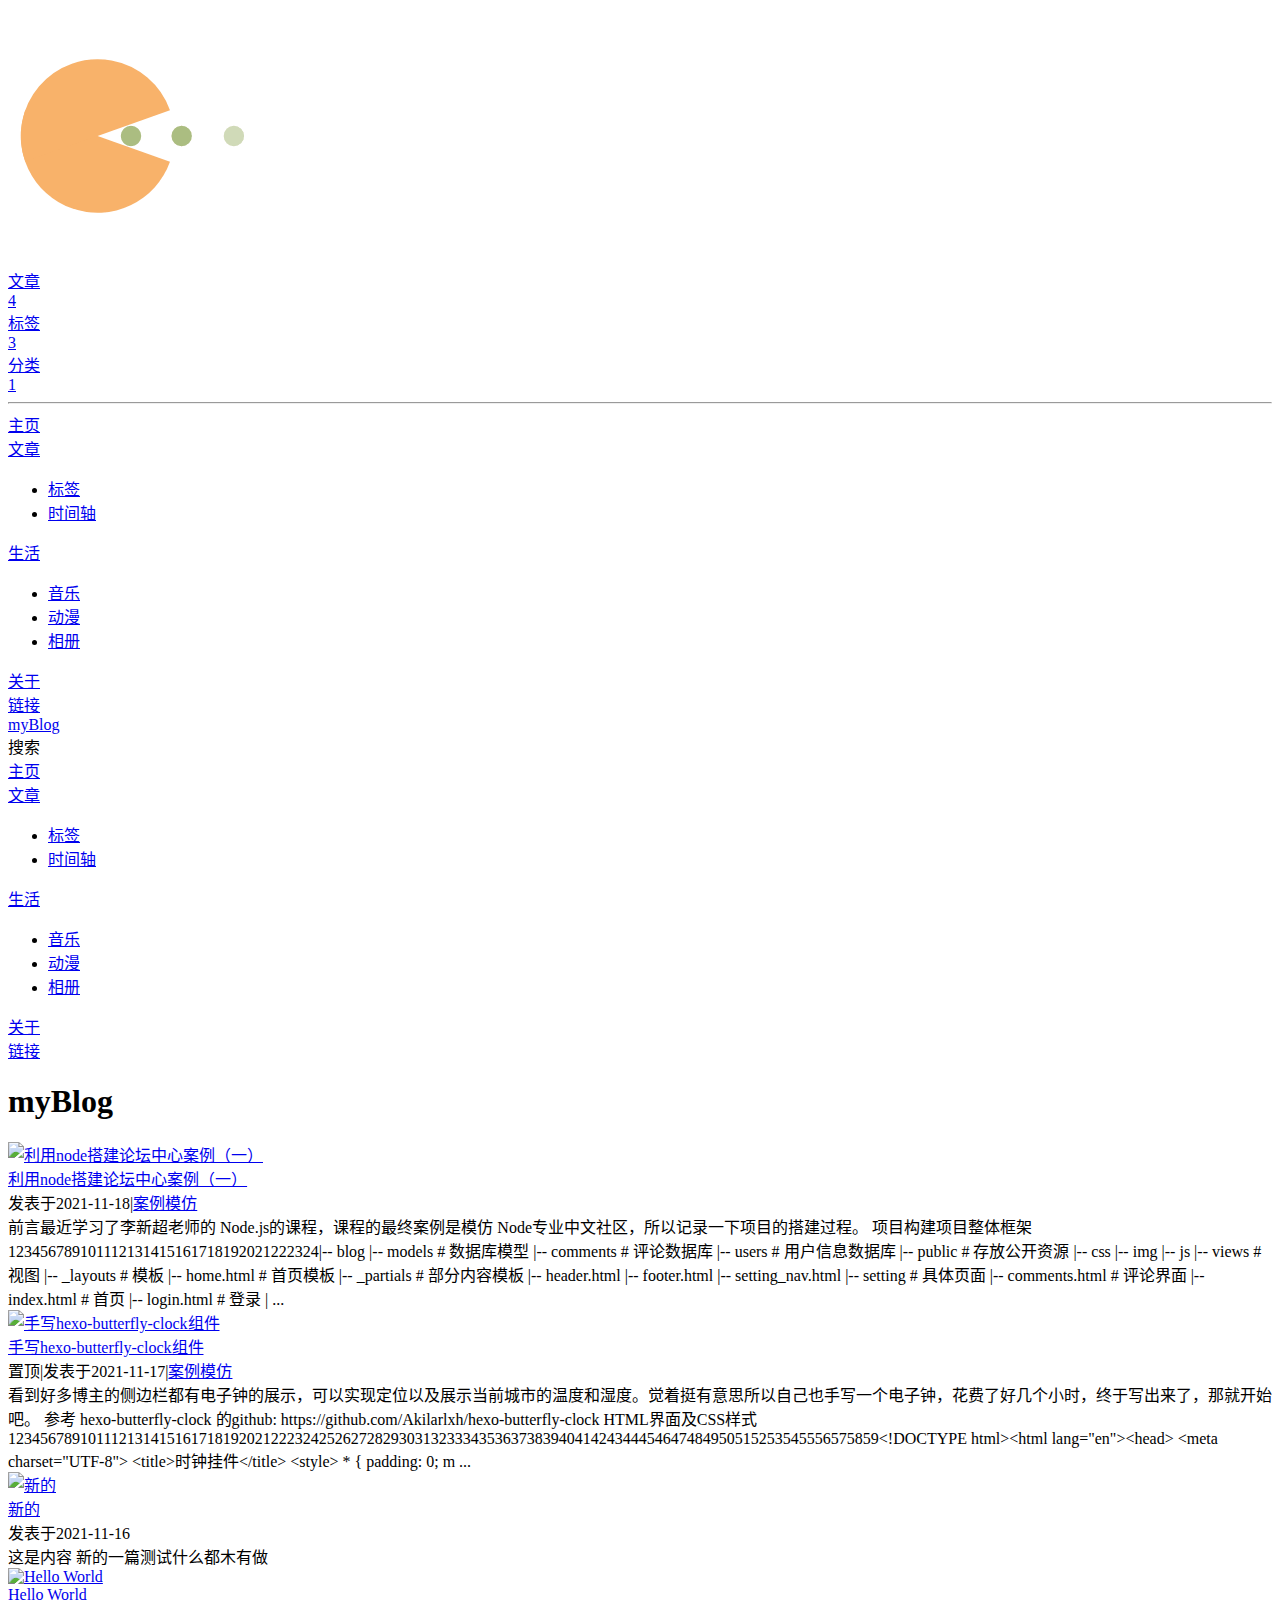
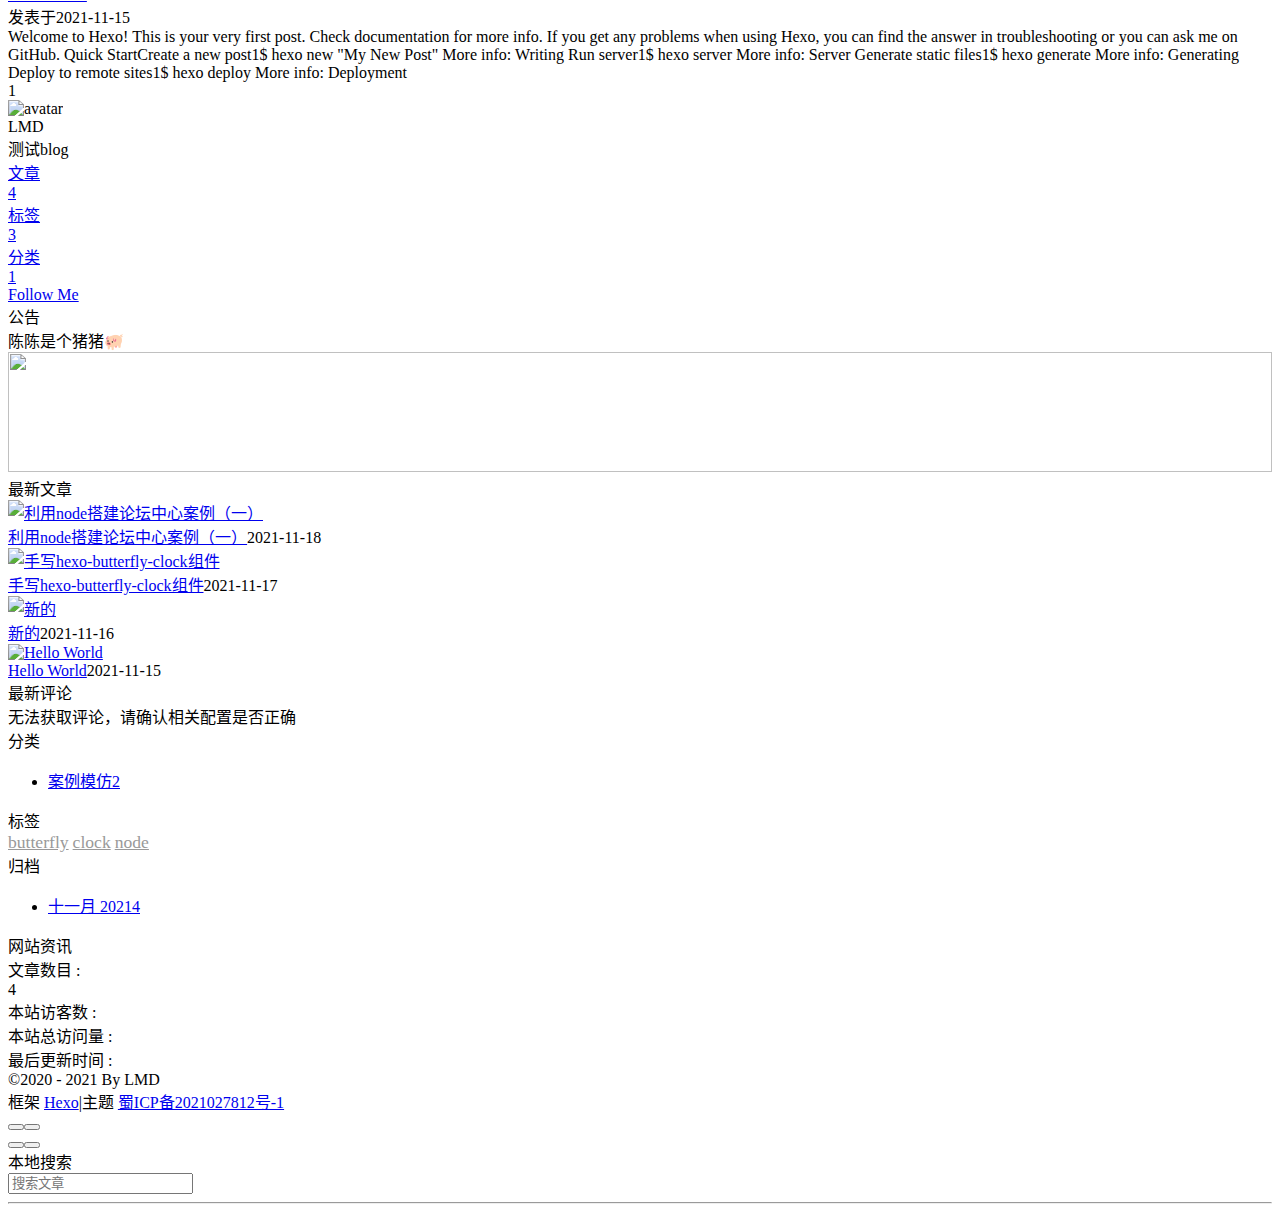
==== commit fa0c48a8: "Site updated: 2021-12-06 11:33:33" ====
--- a/index.html
+++ b/index.html
@@ -55,7 +55,7 @@
   isHome: true,
   isHighlightShrink: false,
   isToc: false,
-  postUpdate: '2021-11-18 22:56:03'
+  postUpdate: '2021-12-06 11:18:43'
 }</script><noscript><style type="text/css">
   #nav {
     opacity: 1
@@ -172,7 +172,7 @@
             </div>
             <ul class="card-category-list" id="aside-cat-list">
             <li class="card-category-list-item "><a class="card-category-list-link" href="/feng_5201314/categories/%E6%A1%88%E4%BE%8B%E6%A8%A1%E4%BB%BF/"><span class="card-category-list-name">案例模仿</span><span class="card-category-list-count">2</span></a></li>
-            </ul></div><div class="card-widget card-tags"><div class="item-headline"><i class="fas fa-tags"></i><span>标签</span></div><div class="card-tag-cloud"><a href="/feng_5201314/tags/butterfly/" style="font-size: 1.1em; color: #999">butterfly</a> <a href="/feng_5201314/tags/clock/" style="font-size: 1.1em; color: #999">clock</a> <a href="/feng_5201314/tags/node/" style="font-size: 1.1em; color: #999">node</a></div></div><div class="card-widget card-archives"><div class="item-headline"><i class="fas fa-archive"></i><span>归档</span></div><ul class="card-archive-list"><li class="card-archive-list-item"><a class="card-archive-list-link" href="/feng_5201314/archives/2021/11/"><span class="card-archive-list-date">十一月 2021</span><span class="card-archive-list-count">4</span></a></li></ul></div><div class="card-widget card-webinfo"><div class="item-headline"><i class="fas fa-chart-line"></i><span>网站资讯</span></div><div class="webinfo"><div class="webinfo-item"><div class="item-name">文章数目 :</div><div class="item-count">4</div></div><div class="webinfo-item"><div class="item-name">本站访客数 :</div><div class="item-count" id="busuanzi_value_site_uv"></div></div><div class="webinfo-item"><div class="item-name">本站总访问量 :</div><div class="item-count" id="busuanzi_value_site_pv"></div></div><div class="webinfo-item"><div class="item-name">最后更新时间 :</div><div class="item-count" id="last-push-date" data-lastPushDate="2021-11-18T14:56:03.180Z"></div></div></div></div></div></div></main><footer id="footer"><div id="footer-wrap"><div class="copyright">&copy;2020 - 2021 By LMD</div><div class="framework-info"><span>框架 </span><a target="_blank" rel="noopener" href="https://hexo.io">Hexo</a><span class="footer-separator">|</span><span>主题 </span><a target="_blank" rel="noopener" href="https://github.com/jerryc127/hexo-theme-butterfly">Butterfly</a></div></div></footer></div><div id="rightside"><div id="rightside-config-hide"><button id="darkmode" type="button" title="浅色和深色模式转换"><i class="fas fa-adjust"></i></button><button id="hide-aside-btn" type="button" title="单栏和双栏切换"><i class="fas fa-arrows-alt-h"></i></button></div><div id="rightside-config-show"><button id="rightside_config" type="button" title="设置"><i class="fas fa-cog fa-spin"></i></button><button id="go-up" type="button" title="回到顶部"><i class="fas fa-arrow-up"></i></button></div></div><div id="local-search"><div class="search-dialog"><div class="search-dialog__title" id="local-search-title">本地搜索</div><div id="local-input-panel"><div id="local-search-input"><div class="local-search-box"><input class="local-search-box--input" placeholder="搜索文章" type="text"/></div></div></div><hr/><div id="local-search-results"></div><span class="search-close-button"><i class="fas fa-times"></i></span></div><div id="search-mask"></div></div><div><script src="/feng_5201314/js/utils.js"></script><script src="/feng_5201314/js/main.js"></script><script src="/feng_5201314/js/search/local-search.js"></script><div class="js-pjax"></div><script src="https://cdn.jsdelivr.net/npm/blueimp-md5@2.17.0/js/md5.min.js"></script><script>window.addEventListener('load', () => {
+            </ul></div><div class="card-widget card-tags"><div class="item-headline"><i class="fas fa-tags"></i><span>标签</span></div><div class="card-tag-cloud"><a href="/feng_5201314/tags/butterfly/" style="font-size: 1.1em; color: #999">butterfly</a> <a href="/feng_5201314/tags/clock/" style="font-size: 1.1em; color: #999">clock</a> <a href="/feng_5201314/tags/node/" style="font-size: 1.1em; color: #999">node</a></div></div><div class="card-widget card-archives"><div class="item-headline"><i class="fas fa-archive"></i><span>归档</span></div><ul class="card-archive-list"><li class="card-archive-list-item"><a class="card-archive-list-link" href="/feng_5201314/archives/2021/11/"><span class="card-archive-list-date">十一月 2021</span><span class="card-archive-list-count">4</span></a></li></ul></div><div class="card-widget card-webinfo"><div class="item-headline"><i class="fas fa-chart-line"></i><span>网站资讯</span></div><div class="webinfo"><div class="webinfo-item"><div class="item-name">文章数目 :</div><div class="item-count">4</div></div><div class="webinfo-item"><div class="item-name">本站访客数 :</div><div class="item-count" id="busuanzi_value_site_uv"></div></div><div class="webinfo-item"><div class="item-name">本站总访问量 :</div><div class="item-count" id="busuanzi_value_site_pv"></div></div><div class="webinfo-item"><div class="item-name">最后更新时间 :</div><div class="item-count" id="last-push-date" data-lastPushDate="2021-12-06T03:18:43.312Z"></div></div></div></div></div></div></main><footer id="footer"><div id="footer-wrap"><div class="copyright">&copy;2020 - 2021 By LMD</div><div class="framework-info"><span>框架 </span><a target="_blank" rel="noopener" href="https://hexo.io">Hexo</a><span class="footer-separator">|</span><span>主题 </span><a target="_blank" rel="noopener" href="https://beian.miit.gov.cn/">蜀ICP备2021027812号-1</a></div></div></footer></div><div id="rightside"><div id="rightside-config-hide"><button id="darkmode" type="button" title="浅色和深色模式转换"><i class="fas fa-adjust"></i></button><button id="hide-aside-btn" type="button" title="单栏和双栏切换"><i class="fas fa-arrows-alt-h"></i></button></div><div id="rightside-config-show"><button id="rightside_config" type="button" title="设置"><i class="fas fa-cog fa-spin"></i></button><button id="go-up" type="button" title="回到顶部"><i class="fas fa-arrow-up"></i></button></div></div><div id="local-search"><div class="search-dialog"><div class="search-dialog__title" id="local-search-title">本地搜索</div><div id="local-input-panel"><div id="local-search-input"><div class="local-search-box"><input class="local-search-box--input" placeholder="搜索文章" type="text"/></div></div></div><hr/><div id="local-search-results"></div><span class="search-close-button"><i class="fas fa-times"></i></span></div><div id="search-mask"></div></div><div><script src="/feng_5201314/js/utils.js"></script><script src="/feng_5201314/js/main.js"></script><script src="/feng_5201314/js/search/local-search.js"></script><div class="js-pjax"></div><script src="https://cdn.jsdelivr.net/npm/blueimp-md5@2.17.0/js/md5.min.js"></script><script>window.addEventListener('load', () => {
   const changeContent = (content) => {
     if (content === '') return content
 
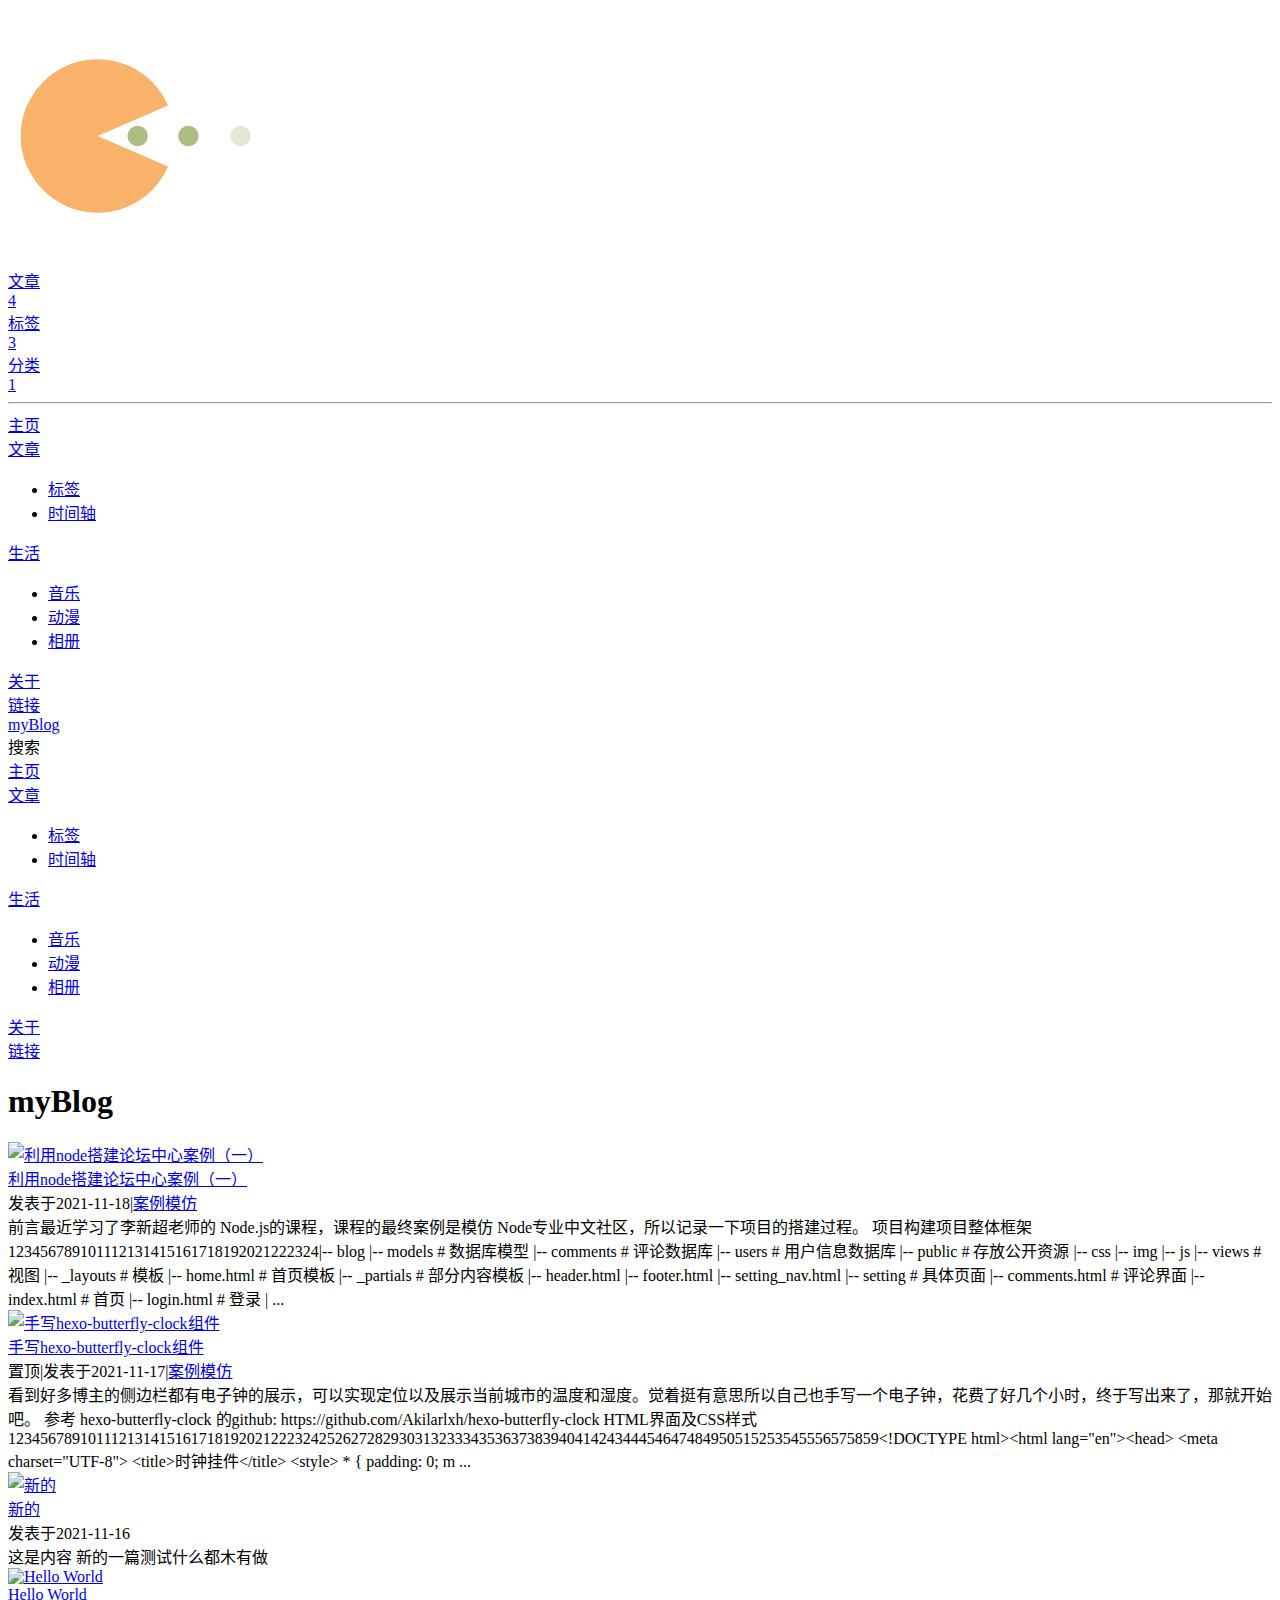
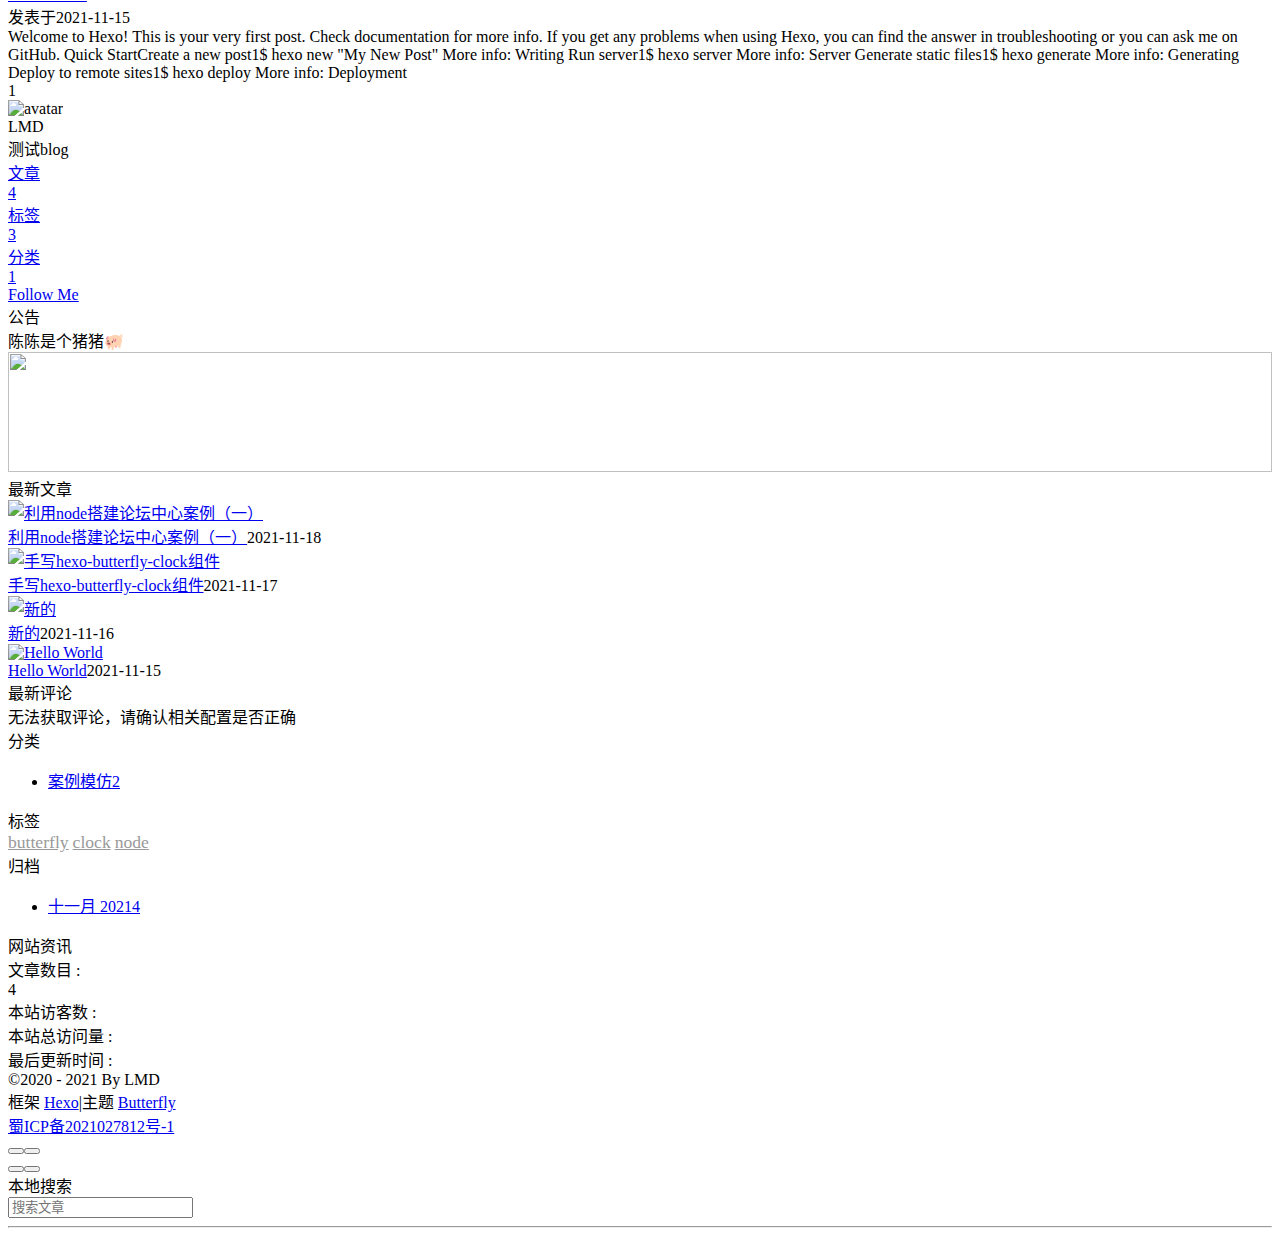
==== commit b6ef688f: "Site updated: 2021-12-06 20:32:22" ====
--- a/index.html
+++ b/index.html
@@ -55,7 +55,7 @@
   isHome: true,
   isHighlightShrink: false,
   isToc: false,
-  postUpdate: '2021-12-06 11:18:43'
+  postUpdate: '2021-12-06 20:31:52'
 }</script><noscript><style type="text/css">
   #nav {
     opacity: 1
@@ -144,13 +144,13 @@
       }
     }
     detectApple()
-    })(window)</script><link rel="stylesheet" href="/css/custom.css"><!-- hexo injector head_end start --><link rel="stylesheet" href="https://cdn.jsdelivr.net/npm/hexo-butterfly-clock/lib/clock.min.css"><!-- hexo injector head_end end --><meta name="generator" content="Hexo 5.4.0"></head><body><div id="sidebar"><div id="menu-mask"></div><div id="sidebar-menus"><div class="avatar-img is-center"><img src="/feng_5201314/img/smile.jpg" onerror="onerror=null;src='/img/friend_404.gif'" alt="avatar"/></div><div class="site-data"><div class="data-item is-center"><div class="data-item-link"><a href="/feng_5201314/archives/"><div class="headline">文章</div><div class="length-num">4</div></a></div></div><div class="data-item is-center"><div class="data-item-link"><a href="/feng_5201314/tags/"><div class="headline">标签</div><div class="length-num">3</div></a></div></div><div class="data-item is-center"><div class="data-item-link"><a href="/feng_5201314/categories/"><div class="headline">分类</div><div class="length-num">1</div></a></div></div></div><hr/><div class="menus_items"><div class="menus_item"><a class="site-page" href="/feng_5201314/"><i class="fa-fw fas fa-home"></i><span> 主页</span></a></div><div class="menus_item"><a class="site-page" href="javascript:void(0);"><i class="fa-fw fas fa-book"></i><span> 文章</span><i class="fas fa-chevron-down expand"></i></a><ul class="menus_item_child"><li><a class="site-page child" href="/feng_5201314/tags/"><i class="fa-fw fas fa-tags"></i><span> 标签</span></a></li><li><a class="site-page child" href="/feng_5201314/archives/"><i class="fa-fw fas fa-archive"></i><span> 时间轴</span></a></li></ul></div><div class="menus_item"><a class="site-page" href="javascript:void(0);"><i class="fa-fw fas fa-list"></i><span> 生活</span><i class="fas fa-chevron-down expand"></i></a><ul class="menus_item_child"><li><a class="site-page child" href="/feng_5201314/music/"><i class="fa-fw fas fa-music"></i><span> 音乐</span></a></li><li><a class="site-page child" href="/feng_5201314/movies/"><i class="fa-fw fas fa-video"></i><span> 动漫</span></a></li><li><a class="site-page child" href="/feng_5201314/Gallery/"><i class="fa-fw fas fa-images"></i><span> 相册</span></a></li></ul></div><div class="menus_item"><a class="site-page" href="/feng_5201314/about/"><i class="fa-fw fas fa-heart"></i><span> 关于</span></a></div><div class="menus_item"><a class="site-page" href="/feng_5201314/link/"><i class="fa-fw fas fa-link"></i><span> 链接</span></a></div></div></div></div><div class="page" id="body-wrap"><header class="full_page" id="page-header" style="background-image: url('/feng_5201314/img/fishsky.jpg')"><nav id="nav"><span id="blog_name"><a id="site-name" href="/feng_5201314/">myBlog</a></span><div id="menus"><div id="search-button"><a class="site-page social-icon search"><i class="fas fa-search fa-fw"></i><span> 搜索</span></a></div><div class="menus_items"><div class="menus_item"><a class="site-page" href="/feng_5201314/"><i class="fa-fw fas fa-home"></i><span> 主页</span></a></div><div class="menus_item"><a class="site-page" href="javascript:void(0);"><i class="fa-fw fas fa-book"></i><span> 文章</span><i class="fas fa-chevron-down expand"></i></a><ul class="menus_item_child"><li><a class="site-page child" href="/feng_5201314/tags/"><i class="fa-fw fas fa-tags"></i><span> 标签</span></a></li><li><a class="site-page child" href="/feng_5201314/archives/"><i class="fa-fw fas fa-archive"></i><span> 时间轴</span></a></li></ul></div><div class="menus_item"><a class="site-page" href="javascript:void(0);"><i class="fa-fw fas fa-list"></i><span> 生活</span><i class="fas fa-chevron-down expand"></i></a><ul class="menus_item_child"><li><a class="site-page child" href="/feng_5201314/music/"><i class="fa-fw fas fa-music"></i><span> 音乐</span></a></li><li><a class="site-page child" href="/feng_5201314/movies/"><i class="fa-fw fas fa-video"></i><span> 动漫</span></a></li><li><a class="site-page child" href="/feng_5201314/Gallery/"><i class="fa-fw fas fa-images"></i><span> 相册</span></a></li></ul></div><div class="menus_item"><a class="site-page" href="/feng_5201314/about/"><i class="fa-fw fas fa-heart"></i><span> 关于</span></a></div><div class="menus_item"><a class="site-page" href="/feng_5201314/link/"><i class="fa-fw fas fa-link"></i><span> 链接</span></a></div></div><div id="toggle-menu"><a class="site-page"><i class="fas fa-bars fa-fw"></i></a></div></div></nav><div id="site-info"><h1 id="site-title">myBlog</h1></div><div id="scroll-down"><i class="fas fa-angle-down scroll-down-effects"></i></div></header><main class="layout" id="content-inner"><div class="recent-posts" id="recent-posts"><div class="recent-post-item"><div class="post_cover left_radius"><a href="/feng_5201314/2021/11/18/%E5%88%A9%E7%94%A8node%E6%90%AD%E5%BB%BA%E8%AE%BA%E5%9D%9B%E4%B8%AD%E5%BF%83%E6%A1%88%E4%BE%8B%EF%BC%88%E4%B8%80%EF%BC%89/" title="利用node搭建论坛中心案例（一）">     <img class="post_bg" src="/feng_5201314/img/night.webp" onerror="this.onerror=null;this.src='/feng_5201314/img/404.jpg'" alt="利用node搭建论坛中心案例（一）"></a></div><div class="recent-post-info"><a class="article-title" href="/feng_5201314/2021/11/18/%E5%88%A9%E7%94%A8node%E6%90%AD%E5%BB%BA%E8%AE%BA%E5%9D%9B%E4%B8%AD%E5%BF%83%E6%A1%88%E4%BE%8B%EF%BC%88%E4%B8%80%EF%BC%89/" title="利用node搭建论坛中心案例（一）">利用node搭建论坛中心案例（一）</a><div class="article-meta-wrap"><span class="post-meta-date"><i class="far fa-calendar-alt"></i><span class="article-meta-label">发表于</span><time datetime="2021-11-18T14:52:25.000Z" title="发表于 2021-11-18 22:52:25">2021-11-18</time></span><span class="article-meta"><span class="article-meta__separator">|</span><i class="fas fa-inbox"></i><a class="article-meta__categories" href="/feng_5201314/categories/%E6%A1%88%E4%BE%8B%E6%A8%A1%E4%BB%BF/">案例模仿</a></span></div><div class="content">前言最近学习了李新超老师的 Node.js的课程，课程的最终案例是模仿 Node专业中文社区，所以记录一下项目的搭建过程。
-项目构建项目整体框架123456789101112131415161718192021222324|-- blog  |-- models # 数据库模型   		|-- comments # 评论数据库  		|-- users # 用户信息数据库  |-- public # 存放公开资源  		|-- css  		|-- img  		|-- js  |-- views # 视图  		|-- _layouts # 模板  			|-- home.html # 首页模板  		|-- _partials # 部分内容模板  			|-- header.html   			|-- footer.html  			|-- setting_nav.html  		|-- setting # 具体页面  			|-- comments.html # 评论界面  			|-- index.html # 首页  			|-- login.html # 登录   			| ...</div></div></div><div class="recent-post-item"><div class="post_cover right_radius"><a href="/feng_5201314/2021/11/17/%E6%89%8B%E5%86%99hexo-butterfly-clock%E7%BB%84%E4%BB%B6/" title="手写hexo-butterfly-clock组件">     <img class="post_bg" src="/feng_5201314/img/clock.jpg" onerror="this.onerror=null;this.src='/feng_5201314/img/404.jpg'" alt="手写hexo-butterfly-clock组件"></a></div><div class="recent-post-info"><a class="article-title" href="/feng_5201314/2021/11/17/%E6%89%8B%E5%86%99hexo-butterfly-clock%E7%BB%84%E4%BB%B6/" title="手写hexo-butterfly-clock组件">手写hexo-butterfly-clock组件</a><div class="article-meta-wrap"><span class="article-meta"><i class="fas fa-thumbtack sticky"></i><span class="sticky">置顶</span><span class="article-meta__separator">|</span></span><span class="post-meta-date"><i class="far fa-calendar-alt"></i><span class="article-meta-label">发表于</span><time datetime="2021-11-17T13:14:25.109Z" title="发表于 2021-11-17 21:14:25">2021-11-17</time></span><span class="article-meta"><span class="article-meta__separator">|</span><i class="fas fa-inbox"></i><a class="article-meta__categories" href="/feng_5201314/categories/%E6%A1%88%E4%BE%8B%E6%A8%A1%E4%BB%BF/">案例模仿</a></span></div><div class="content">看到好多博主的侧边栏都有电子钟的展示，可以实现定位以及展示当前城市的温度和湿度。觉着挺有意思所以自己也手写一个电子钟，花费了好几个小时，终于写出来了，那就开始吧。
+    })(window)</script><link rel="stylesheet" href="/css/custom.css"><!-- hexo injector head_end start --><link rel="stylesheet" href="https://cdn.jsdelivr.net/npm/hexo-butterfly-clock/lib/clock.min.css"><!-- hexo injector head_end end --><meta name="generator" content="Hexo 5.4.0"></head><body><div id="sidebar"><div id="menu-mask"></div><div id="sidebar-menus"><div class="avatar-img is-center"><img src="/feng_5201314/img/smile.jpg" onerror="onerror=null;src='/img/friend_404.gif'" alt="avatar"/></div><div class="site-data"><div class="data-item is-center"><div class="data-item-link"><a href="/feng_5201314/archives/"><div class="headline">文章</div><div class="length-num">4</div></a></div></div><div class="data-item is-center"><div class="data-item-link"><a href="/feng_5201314/tags/"><div class="headline">标签</div><div class="length-num">3</div></a></div></div><div class="data-item is-center"><div class="data-item-link"><a href="/feng_5201314/categories/"><div class="headline">分类</div><div class="length-num">1</div></a></div></div></div><hr/><div class="menus_items"><div class="menus_item"><a class="site-page" href="/feng_5201314/"><i class="fa-fw fas fa-home"></i><span> 主页</span></a></div><div class="menus_item"><a class="site-page" href="javascript:void(0);"><i class="fa-fw fas fa-book"></i><span> 文章</span><i class="fas fa-chevron-down expand"></i></a><ul class="menus_item_child"><li><a class="site-page child" href="/feng_5201314/tags/"><i class="fa-fw fas fa-tags"></i><span> 标签</span></a></li><li><a class="site-page child" href="/feng_5201314/archives/"><i class="fa-fw fas fa-archive"></i><span> 时间轴</span></a></li></ul></div><div class="menus_item"><a class="site-page" href="javascript:void(0);"><i class="fa-fw fas fa-list"></i><span> 生活</span><i class="fas fa-chevron-down expand"></i></a><ul class="menus_item_child"><li><a class="site-page child" href="/feng_5201314/music/"><i class="fa-fw fas fa-music"></i><span> 音乐</span></a></li><li><a class="site-page child" href="/feng_5201314/movies/"><i class="fa-fw fas fa-video"></i><span> 动漫</span></a></li><li><a class="site-page child" href="/feng_5201314/Gallery/"><i class="fa-fw fas fa-images"></i><span> 相册</span></a></li></ul></div><div class="menus_item"><a class="site-page" href="/feng_5201314/about/"><i class="fa-fw fas fa-heart"></i><span> 关于</span></a></div><div class="menus_item"><a class="site-page" href="/feng_5201314/link/"><i class="fa-fw fas fa-link"></i><span> 链接</span></a></div></div></div></div><div class="page" id="body-wrap"><header class="full_page" id="page-header" style="background-image: url('/feng_5201314/img/fishsky.jpg')"><nav id="nav"><span id="blog_name"><a id="site-name" href="/feng_5201314/">myBlog</a></span><div id="menus"><div id="search-button"><a class="site-page social-icon search"><i class="fas fa-search fa-fw"></i><span> 搜索</span></a></div><div class="menus_items"><div class="menus_item"><a class="site-page" href="/feng_5201314/"><i class="fa-fw fas fa-home"></i><span> 主页</span></a></div><div class="menus_item"><a class="site-page" href="javascript:void(0);"><i class="fa-fw fas fa-book"></i><span> 文章</span><i class="fas fa-chevron-down expand"></i></a><ul class="menus_item_child"><li><a class="site-page child" href="/feng_5201314/tags/"><i class="fa-fw fas fa-tags"></i><span> 标签</span></a></li><li><a class="site-page child" href="/feng_5201314/archives/"><i class="fa-fw fas fa-archive"></i><span> 时间轴</span></a></li></ul></div><div class="menus_item"><a class="site-page" href="javascript:void(0);"><i class="fa-fw fas fa-list"></i><span> 生活</span><i class="fas fa-chevron-down expand"></i></a><ul class="menus_item_child"><li><a class="site-page child" href="/feng_5201314/music/"><i class="fa-fw fas fa-music"></i><span> 音乐</span></a></li><li><a class="site-page child" href="/feng_5201314/movies/"><i class="fa-fw fas fa-video"></i><span> 动漫</span></a></li><li><a class="site-page child" href="/feng_5201314/Gallery/"><i class="fa-fw fas fa-images"></i><span> 相册</span></a></li></ul></div><div class="menus_item"><a class="site-page" href="/feng_5201314/about/"><i class="fa-fw fas fa-heart"></i><span> 关于</span></a></div><div class="menus_item"><a class="site-page" href="/feng_5201314/link/"><i class="fa-fw fas fa-link"></i><span> 链接</span></a></div></div><div id="toggle-menu"><a class="site-page"><i class="fas fa-bars fa-fw"></i></a></div></div></nav><div id="site-info"><h1 id="site-title">myBlog</h1></div><div id="scroll-down"><i class="fas fa-angle-down scroll-down-effects"></i></div></header><main class="layout" id="content-inner"><div class="recent-posts" id="recent-posts"><div class="recent-post-item"><div class="post_cover left_radius"><a href="/feng_5201314/2021/11/18/node_article/" title="利用node搭建论坛中心案例（一）">     <img class="post_bg" src="/feng_5201314/img/night.webp" onerror="this.onerror=null;this.src='/feng_5201314/img/404.jpg'" alt="利用node搭建论坛中心案例（一）"></a></div><div class="recent-post-info"><a class="article-title" href="/feng_5201314/2021/11/18/node_article/" title="利用node搭建论坛中心案例（一）">利用node搭建论坛中心案例（一）</a><div class="article-meta-wrap"><span class="post-meta-date"><i class="far fa-calendar-alt"></i><span class="article-meta-label">发表于</span><time datetime="2021-11-18T14:52:25.000Z" title="发表于 2021-11-18 22:52:25">2021-11-18</time></span><span class="article-meta"><span class="article-meta__separator">|</span><i class="fas fa-inbox"></i><a class="article-meta__categories" href="/feng_5201314/categories/%E6%A1%88%E4%BE%8B%E6%A8%A1%E4%BB%BF/">案例模仿</a></span></div><div class="content">前言最近学习了李新超老师的 Node.js的课程，课程的最终案例是模仿 Node专业中文社区，所以记录一下项目的搭建过程。
+项目构建项目整体框架123456789101112131415161718192021222324|-- blog  |-- models # 数据库模型   		|-- comments # 评论数据库  		|-- users # 用户信息数据库  |-- public # 存放公开资源  		|-- css  		|-- img  		|-- js  |-- views # 视图  		|-- _layouts # 模板  			|-- home.html # 首页模板  		|-- _partials # 部分内容模板  			|-- header.html   			|-- footer.html  			|-- setting_nav.html  		|-- setting # 具体页面  			|-- comments.html # 评论界面  			|-- index.html # 首页  			|-- login.html # 登录   			| ...</div></div></div><div class="recent-post-item"><div class="post_cover right_radius"><a href="/feng_5201314/2021/11/17/hexo-butterfly-unit/" title="手写hexo-butterfly-clock组件">     <img class="post_bg" src="/feng_5201314/img/clock.jpg" onerror="this.onerror=null;this.src='/feng_5201314/img/404.jpg'" alt="手写hexo-butterfly-clock组件"></a></div><div class="recent-post-info"><a class="article-title" href="/feng_5201314/2021/11/17/hexo-butterfly-unit/" title="手写hexo-butterfly-clock组件">手写hexo-butterfly-clock组件</a><div class="article-meta-wrap"><span class="article-meta"><i class="fas fa-thumbtack sticky"></i><span class="sticky">置顶</span><span class="article-meta__separator">|</span></span><span class="post-meta-date"><i class="far fa-calendar-alt"></i><span class="article-meta-label">发表于</span><time datetime="2021-11-17T13:14:25.109Z" title="发表于 2021-11-17 21:14:25">2021-11-17</time></span><span class="article-meta"><span class="article-meta__separator">|</span><i class="fas fa-inbox"></i><a class="article-meta__categories" href="/feng_5201314/categories/%E6%A1%88%E4%BE%8B%E6%A8%A1%E4%BB%BF/">案例模仿</a></span></div><div class="content">看到好多博主的侧边栏都有电子钟的展示，可以实现定位以及展示当前城市的温度和湿度。觉着挺有意思所以自己也手写一个电子钟，花费了好几个小时，终于写出来了，那就开始吧。
 
 参考 hexo-butterfly-clock 的github: https://github.com/Akilarlxh/hexo-butterfly-clock
 
 
-HTML界面及CSS样式1234567891011121314151617181920212223242526272829303132333435363738394041424344454647484950515253545556575859&lt;!DOCTYPE html&gt;&lt;html lang=&quot;en&quot;&gt;&lt;head&gt;    &lt;meta charset=&quot;UTF-8&quot;&gt;    &lt;title&gt;时钟挂件&lt;/title&gt;    &lt;style&gt;        * &#123;            padding: 0;            m ...</div></div></div><div class="recent-post-item"><div class="post_cover left_radius"><a href="/feng_5201314/2021/11/16/%E6%96%B0%E7%9A%84%E4%B8%80%E7%AF%87/" title="新的">     <img class="post_bg" src="https://cdn.jsdelivr.net/npm/butterfly-extsrc@1/img/default.jpg" onerror="this.onerror=null;this.src='/feng_5201314/img/404.jpg'" alt="新的"></a></div><div class="recent-post-info"><a class="article-title" href="/feng_5201314/2021/11/16/%E6%96%B0%E7%9A%84%E4%B8%80%E7%AF%87/" title="新的">新的</a><div class="article-meta-wrap"><span class="post-meta-date"><i class="far fa-calendar-alt"></i><span class="article-meta-label">发表于</span><time datetime="2021-11-16T02:51:06.214Z" title="发表于 2021-11-16 10:51:06">2021-11-16</time></span></div><div class="content">这是内容
+HTML界面及CSS样式1234567891011121314151617181920212223242526272829303132333435363738394041424344454647484950515253545556575859&lt;!DOCTYPE html&gt;&lt;html lang=&quot;en&quot;&gt;&lt;head&gt;    &lt;meta charset=&quot;UTF-8&quot;&gt;    &lt;title&gt;时钟挂件&lt;/title&gt;    &lt;style&gt;        * &#123;            padding: 0;            m ...</div></div></div><div class="recent-post-item"><div class="post_cover left_radius"><a href="/feng_5201314/2021/11/16/text/" title="新的">     <img class="post_bg" src="https://cdn.jsdelivr.net/npm/butterfly-extsrc@1/img/default.jpg" onerror="this.onerror=null;this.src='/feng_5201314/img/404.jpg'" alt="新的"></a></div><div class="recent-post-info"><a class="article-title" href="/feng_5201314/2021/11/16/text/" title="新的">新的</a><div class="article-meta-wrap"><span class="post-meta-date"><i class="far fa-calendar-alt"></i><span class="article-meta-label">发表于</span><time datetime="2021-11-16T02:51:06.214Z" title="发表于 2021-11-16 10:51:06">2021-11-16</time></span></div><div class="content">这是内容
 新的一篇测试什么都木有做
 </div></div></div><div class="recent-post-item"><div class="post_cover right_radius"><a href="/feng_5201314/2021/11/15/hello-world/" title="Hello World">     <img class="post_bg" src="https://cdn.jsdelivr.net/npm/butterfly-extsrc@1/img/default.jpg" onerror="this.onerror=null;this.src='/feng_5201314/img/404.jpg'" alt="Hello World"></a></div><div class="recent-post-info"><a class="article-title" href="/feng_5201314/2021/11/15/hello-world/" title="Hello World">Hello World</a><div class="article-meta-wrap"><span class="post-meta-date"><i class="far fa-calendar-alt"></i><span class="article-meta-label">发表于</span><time datetime="2021-11-15T13:07:30.954Z" title="发表于 2021-11-15 21:07:30">2021-11-15</time></span></div><div class="content">Welcome to Hexo! This is your very first post. Check documentation for more info. If you get any problems when using Hexo, you can find the answer in troubleshooting or you can ask me on GitHub.
 Quick StartCreate a new post1$ hexo new &quot;My New Post&quot;
@@ -165,14 +165,14 @@
 Deploy to remote sites1$ hexo deploy
 
 More info: Deployment
-</div></div></div><nav id="pagination"><div class="pagination"><span class="page-number current">1</span></div></nav></div><div class="aside-content" id="aside-content"><div class="card-widget card-info"><div class="is-center"><div class="avatar-img"><img src="/feng_5201314/img/smile.jpg" onerror="this.onerror=null;this.src='/feng_5201314/img/friend_404.gif'" alt="avatar"/></div><div class="author-info__name">LMD</div><div class="author-info__description">测试blog</div></div><div class="card-info-data"><div class="card-info-data-item is-center"><a href="/feng_5201314/archives/"><div class="headline">文章</div><div class="length-num">4</div></a></div><div class="card-info-data-item is-center"><a href="/feng_5201314/tags/"><div class="headline">标签</div><div class="length-num">3</div></a></div><div class="card-info-data-item is-center"><a href="/feng_5201314/categories/"><div class="headline">分类</div><div class="length-num">1</div></a></div></div><a class="button--animated" id="card-info-btn" target="_blank" rel="noopener" href="https://github.com/xxxxxx"><i class="fab fa-github"></i><span>Follow Me</span></a></div><div class="card-widget card-announcement"><div class="item-headline"><i class="fas fa-bullhorn card-announcement-animation"></i><span>公告</span></div><div class="announcement_content">陈陈是个猪猪🐖</div></div><div class="sticky_layout"><div class="card-widget card-recent-post"><div class="item-headline"><i class="fas fa-history"></i><span>最新文章</span></div><div class="aside-list"><div class="aside-list-item"><a class="thumbnail" href="/feng_5201314/2021/11/18/%E5%88%A9%E7%94%A8node%E6%90%AD%E5%BB%BA%E8%AE%BA%E5%9D%9B%E4%B8%AD%E5%BF%83%E6%A1%88%E4%BE%8B%EF%BC%88%E4%B8%80%EF%BC%89/" title="利用node搭建论坛中心案例（一）"><img src="/feng_5201314/img/night.webp" onerror="this.onerror=null;this.src='/feng_5201314/img/404.jpg'" alt="利用node搭建论坛中心案例（一）"/></a><div class="content"><a class="title" href="/feng_5201314/2021/11/18/%E5%88%A9%E7%94%A8node%E6%90%AD%E5%BB%BA%E8%AE%BA%E5%9D%9B%E4%B8%AD%E5%BF%83%E6%A1%88%E4%BE%8B%EF%BC%88%E4%B8%80%EF%BC%89/" title="利用node搭建论坛中心案例（一）">利用node搭建论坛中心案例（一）</a><time datetime="2021-11-18T14:52:25.000Z" title="发表于 2021-11-18 22:52:25">2021-11-18</time></div></div><div class="aside-list-item"><a class="thumbnail" href="/feng_5201314/2021/11/17/%E6%89%8B%E5%86%99hexo-butterfly-clock%E7%BB%84%E4%BB%B6/" title="手写hexo-butterfly-clock组件"><img src="/feng_5201314/img/clock.jpg" onerror="this.onerror=null;this.src='/feng_5201314/img/404.jpg'" alt="手写hexo-butterfly-clock组件"/></a><div class="content"><a class="title" href="/feng_5201314/2021/11/17/%E6%89%8B%E5%86%99hexo-butterfly-clock%E7%BB%84%E4%BB%B6/" title="手写hexo-butterfly-clock组件">手写hexo-butterfly-clock组件</a><time datetime="2021-11-17T13:14:25.109Z" title="发表于 2021-11-17 21:14:25">2021-11-17</time></div></div><div class="aside-list-item"><a class="thumbnail" href="/feng_5201314/2021/11/16/%E6%96%B0%E7%9A%84%E4%B8%80%E7%AF%87/" title="新的"><img src="https://cdn.jsdelivr.net/npm/butterfly-extsrc@1/img/default.jpg" onerror="this.onerror=null;this.src='/feng_5201314/img/404.jpg'" alt="新的"/></a><div class="content"><a class="title" href="/feng_5201314/2021/11/16/%E6%96%B0%E7%9A%84%E4%B8%80%E7%AF%87/" title="新的">新的</a><time datetime="2021-11-16T02:51:06.214Z" title="发表于 2021-11-16 10:51:06">2021-11-16</time></div></div><div class="aside-list-item"><a class="thumbnail" href="/feng_5201314/2021/11/15/hello-world/" title="Hello World"><img src="https://cdn.jsdelivr.net/npm/butterfly-extsrc@1/img/default.jpg" onerror="this.onerror=null;this.src='/feng_5201314/img/404.jpg'" alt="Hello World"/></a><div class="content"><a class="title" href="/feng_5201314/2021/11/15/hello-world/" title="Hello World">Hello World</a><time datetime="2021-11-15T13:07:30.954Z" title="发表于 2021-11-15 21:07:30">2021-11-15</time></div></div></div></div><div class="card-widget" id="card-newest-comments"><div class="item-headline"><i class="fas fa-comment-dots"></i><span>最新评论</span></div><div class="aside-list"><span>正在加载中...</span></div></div><div class="card-widget card-categories"><div class="item-headline">
+</div></div></div><nav id="pagination"><div class="pagination"><span class="page-number current">1</span></div></nav></div><div class="aside-content" id="aside-content"><div class="card-widget card-info"><div class="is-center"><div class="avatar-img"><img src="/feng_5201314/img/smile.jpg" onerror="this.onerror=null;this.src='/feng_5201314/img/friend_404.gif'" alt="avatar"/></div><div class="author-info__name">LMD</div><div class="author-info__description">测试blog</div></div><div class="card-info-data"><div class="card-info-data-item is-center"><a href="/feng_5201314/archives/"><div class="headline">文章</div><div class="length-num">4</div></a></div><div class="card-info-data-item is-center"><a href="/feng_5201314/tags/"><div class="headline">标签</div><div class="length-num">3</div></a></div><div class="card-info-data-item is-center"><a href="/feng_5201314/categories/"><div class="headline">分类</div><div class="length-num">1</div></a></div></div><a class="button--animated" id="card-info-btn" target="_blank" rel="noopener" href="https://github.com/xxxxxx"><i class="fab fa-github"></i><span>Follow Me</span></a></div><div class="card-widget card-announcement"><div class="item-headline"><i class="fas fa-bullhorn card-announcement-animation"></i><span>公告</span></div><div class="announcement_content">陈陈是个猪猪🐖</div></div><div class="sticky_layout"><div class="card-widget card-recent-post"><div class="item-headline"><i class="fas fa-history"></i><span>最新文章</span></div><div class="aside-list"><div class="aside-list-item"><a class="thumbnail" href="/feng_5201314/2021/11/18/node_article/" title="利用node搭建论坛中心案例（一）"><img src="/feng_5201314/img/night.webp" onerror="this.onerror=null;this.src='/feng_5201314/img/404.jpg'" alt="利用node搭建论坛中心案例（一）"/></a><div class="content"><a class="title" href="/feng_5201314/2021/11/18/node_article/" title="利用node搭建论坛中心案例（一）">利用node搭建论坛中心案例（一）</a><time datetime="2021-11-18T14:52:25.000Z" title="发表于 2021-11-18 22:52:25">2021-11-18</time></div></div><div class="aside-list-item"><a class="thumbnail" href="/feng_5201314/2021/11/17/hexo-butterfly-unit/" title="手写hexo-butterfly-clock组件"><img src="/feng_5201314/img/clock.jpg" onerror="this.onerror=null;this.src='/feng_5201314/img/404.jpg'" alt="手写hexo-butterfly-clock组件"/></a><div class="content"><a class="title" href="/feng_5201314/2021/11/17/hexo-butterfly-unit/" title="手写hexo-butterfly-clock组件">手写hexo-butterfly-clock组件</a><time datetime="2021-11-17T13:14:25.109Z" title="发表于 2021-11-17 21:14:25">2021-11-17</time></div></div><div class="aside-list-item"><a class="thumbnail" href="/feng_5201314/2021/11/16/text/" title="新的"><img src="https://cdn.jsdelivr.net/npm/butterfly-extsrc@1/img/default.jpg" onerror="this.onerror=null;this.src='/feng_5201314/img/404.jpg'" alt="新的"/></a><div class="content"><a class="title" href="/feng_5201314/2021/11/16/text/" title="新的">新的</a><time datetime="2021-11-16T02:51:06.214Z" title="发表于 2021-11-16 10:51:06">2021-11-16</time></div></div><div class="aside-list-item"><a class="thumbnail" href="/feng_5201314/2021/11/15/hello-world/" title="Hello World"><img src="https://cdn.jsdelivr.net/npm/butterfly-extsrc@1/img/default.jpg" onerror="this.onerror=null;this.src='/feng_5201314/img/404.jpg'" alt="Hello World"/></a><div class="content"><a class="title" href="/feng_5201314/2021/11/15/hello-world/" title="Hello World">Hello World</a><time datetime="2021-11-15T13:07:30.954Z" title="发表于 2021-11-15 21:07:30">2021-11-15</time></div></div></div></div><div class="card-widget" id="card-newest-comments"><div class="item-headline"><i class="fas fa-comment-dots"></i><span>最新评论</span></div><div class="aside-list"><span>正在加载中...</span></div></div><div class="card-widget card-categories"><div class="item-headline">
             <i class="fas fa-folder-open"></i>
             <span>分类</span>
             
             </div>
             <ul class="card-category-list" id="aside-cat-list">
             <li class="card-category-list-item "><a class="card-category-list-link" href="/feng_5201314/categories/%E6%A1%88%E4%BE%8B%E6%A8%A1%E4%BB%BF/"><span class="card-category-list-name">案例模仿</span><span class="card-category-list-count">2</span></a></li>
-            </ul></div><div class="card-widget card-tags"><div class="item-headline"><i class="fas fa-tags"></i><span>标签</span></div><div class="card-tag-cloud"><a href="/feng_5201314/tags/butterfly/" style="font-size: 1.1em; color: #999">butterfly</a> <a href="/feng_5201314/tags/clock/" style="font-size: 1.1em; color: #999">clock</a> <a href="/feng_5201314/tags/node/" style="font-size: 1.1em; color: #999">node</a></div></div><div class="card-widget card-archives"><div class="item-headline"><i class="fas fa-archive"></i><span>归档</span></div><ul class="card-archive-list"><li class="card-archive-list-item"><a class="card-archive-list-link" href="/feng_5201314/archives/2021/11/"><span class="card-archive-list-date">十一月 2021</span><span class="card-archive-list-count">4</span></a></li></ul></div><div class="card-widget card-webinfo"><div class="item-headline"><i class="fas fa-chart-line"></i><span>网站资讯</span></div><div class="webinfo"><div class="webinfo-item"><div class="item-name">文章数目 :</div><div class="item-count">4</div></div><div class="webinfo-item"><div class="item-name">本站访客数 :</div><div class="item-count" id="busuanzi_value_site_uv"></div></div><div class="webinfo-item"><div class="item-name">本站总访问量 :</div><div class="item-count" id="busuanzi_value_site_pv"></div></div><div class="webinfo-item"><div class="item-name">最后更新时间 :</div><div class="item-count" id="last-push-date" data-lastPushDate="2021-12-06T03:18:43.312Z"></div></div></div></div></div></div></main><footer id="footer"><div id="footer-wrap"><div class="copyright">&copy;2020 - 2021 By LMD</div><div class="framework-info"><span>框架 </span><a target="_blank" rel="noopener" href="https://hexo.io">Hexo</a><span class="footer-separator">|</span><span>主题 </span><a target="_blank" rel="noopener" href="https://beian.miit.gov.cn/">蜀ICP备2021027812号-1</a></div></div></footer></div><div id="rightside"><div id="rightside-config-hide"><button id="darkmode" type="button" title="浅色和深色模式转换"><i class="fas fa-adjust"></i></button><button id="hide-aside-btn" type="button" title="单栏和双栏切换"><i class="fas fa-arrows-alt-h"></i></button></div><div id="rightside-config-show"><button id="rightside_config" type="button" title="设置"><i class="fas fa-cog fa-spin"></i></button><button id="go-up" type="button" title="回到顶部"><i class="fas fa-arrow-up"></i></button></div></div><div id="local-search"><div class="search-dialog"><div class="search-dialog__title" id="local-search-title">本地搜索</div><div id="local-input-panel"><div id="local-search-input"><div class="local-search-box"><input class="local-search-box--input" placeholder="搜索文章" type="text"/></div></div></div><hr/><div id="local-search-results"></div><span class="search-close-button"><i class="fas fa-times"></i></span></div><div id="search-mask"></div></div><div><script src="/feng_5201314/js/utils.js"></script><script src="/feng_5201314/js/main.js"></script><script src="/feng_5201314/js/search/local-search.js"></script><div class="js-pjax"></div><script src="https://cdn.jsdelivr.net/npm/blueimp-md5@2.17.0/js/md5.min.js"></script><script>window.addEventListener('load', () => {
+            </ul></div><div class="card-widget card-tags"><div class="item-headline"><i class="fas fa-tags"></i><span>标签</span></div><div class="card-tag-cloud"><a href="/feng_5201314/tags/butterfly/" style="font-size: 1.1em; color: #999">butterfly</a> <a href="/feng_5201314/tags/clock/" style="font-size: 1.1em; color: #999">clock</a> <a href="/feng_5201314/tags/node/" style="font-size: 1.1em; color: #999">node</a></div></div><div class="card-widget card-archives"><div class="item-headline"><i class="fas fa-archive"></i><span>归档</span></div><ul class="card-archive-list"><li class="card-archive-list-item"><a class="card-archive-list-link" href="/feng_5201314/archives/2021/11/"><span class="card-archive-list-date">十一月 2021</span><span class="card-archive-list-count">4</span></a></li></ul></div><div class="card-widget card-webinfo"><div class="item-headline"><i class="fas fa-chart-line"></i><span>网站资讯</span></div><div class="webinfo"><div class="webinfo-item"><div class="item-name">文章数目 :</div><div class="item-count">4</div></div><div class="webinfo-item"><div class="item-name">本站访客数 :</div><div class="item-count" id="busuanzi_value_site_uv"></div></div><div class="webinfo-item"><div class="item-name">本站总访问量 :</div><div class="item-count" id="busuanzi_value_site_pv"></div></div><div class="webinfo-item"><div class="item-name">最后更新时间 :</div><div class="item-count" id="last-push-date" data-lastPushDate="2021-12-06T12:31:52.776Z"></div></div></div></div></div></div></main><footer id="footer"><div id="footer-wrap"><div class="copyright">&copy;2020 - 2021 By LMD</div><div class="framework-info"><span>框架 </span><a target="_blank" rel="noopener" href="https://hexo.io">Hexo</a><span class="footer-separator">|</span><span>主题 </span><a target="_blank" rel="noopener" href="https://github.com/jerryc127/hexo-theme-butterfly">Butterfly</a><br><a target="_blank" rel="noopener" href="https://beian.miit.gov.cn/">蜀ICP备2021027812号-1</a></div></div></footer></div><div id="rightside"><div id="rightside-config-hide"><button id="darkmode" type="button" title="浅色和深色模式转换"><i class="fas fa-adjust"></i></button><button id="hide-aside-btn" type="button" title="单栏和双栏切换"><i class="fas fa-arrows-alt-h"></i></button></div><div id="rightside-config-show"><button id="rightside_config" type="button" title="设置"><i class="fas fa-cog fa-spin"></i></button><button id="go-up" type="button" title="回到顶部"><i class="fas fa-arrow-up"></i></button></div></div><div id="local-search"><div class="search-dialog"><div class="search-dialog__title" id="local-search-title">本地搜索</div><div id="local-input-panel"><div id="local-search-input"><div class="local-search-box"><input class="local-search-box--input" placeholder="搜索文章" type="text"/></div></div></div><hr/><div id="local-search-results"></div><span class="search-close-button"><i class="fas fa-times"></i></span></div><div id="search-mask"></div></div><div><script src="/feng_5201314/js/utils.js"></script><script src="/feng_5201314/js/main.js"></script><script src="/feng_5201314/js/search/local-search.js"></script><div class="js-pjax"></div><script src="https://cdn.jsdelivr.net/npm/blueimp-md5@2.17.0/js/md5.min.js"></script><script>window.addEventListener('load', () => {
   const changeContent = (content) => {
     if (content === '') return content
 
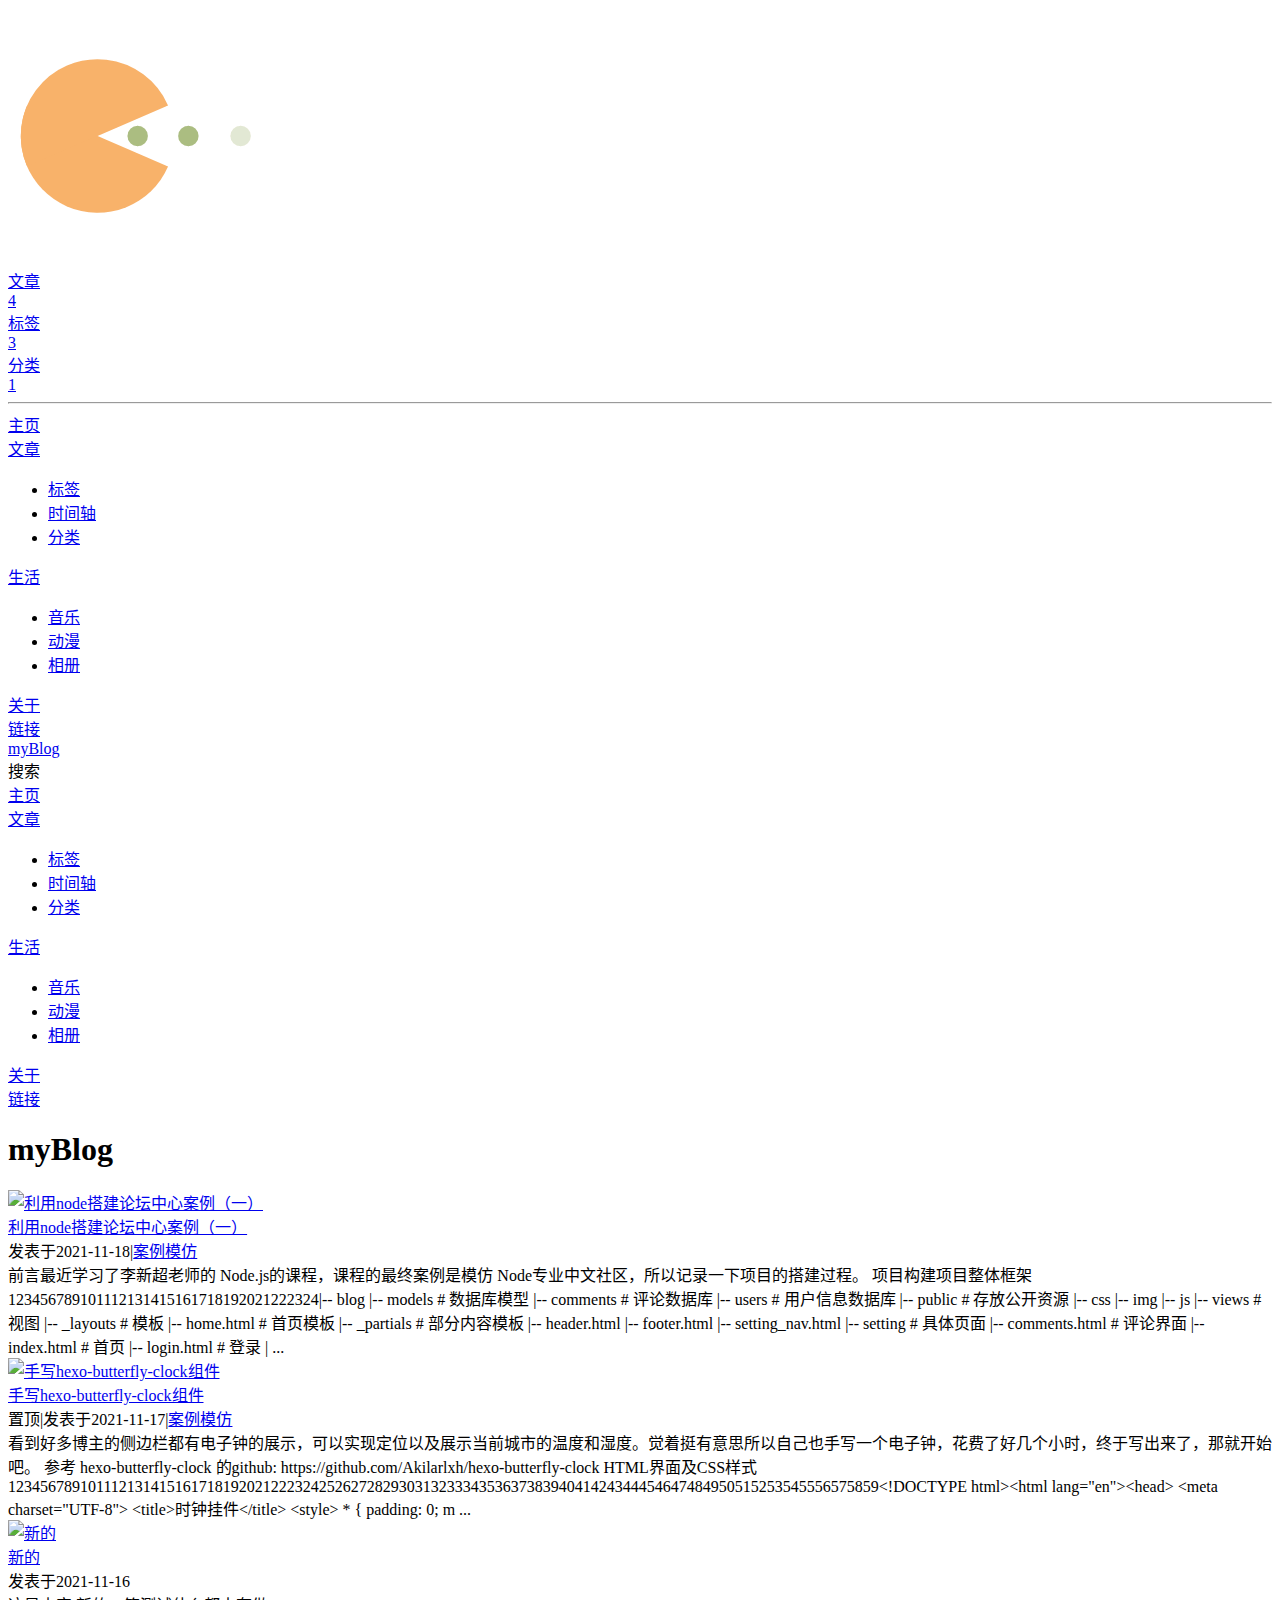
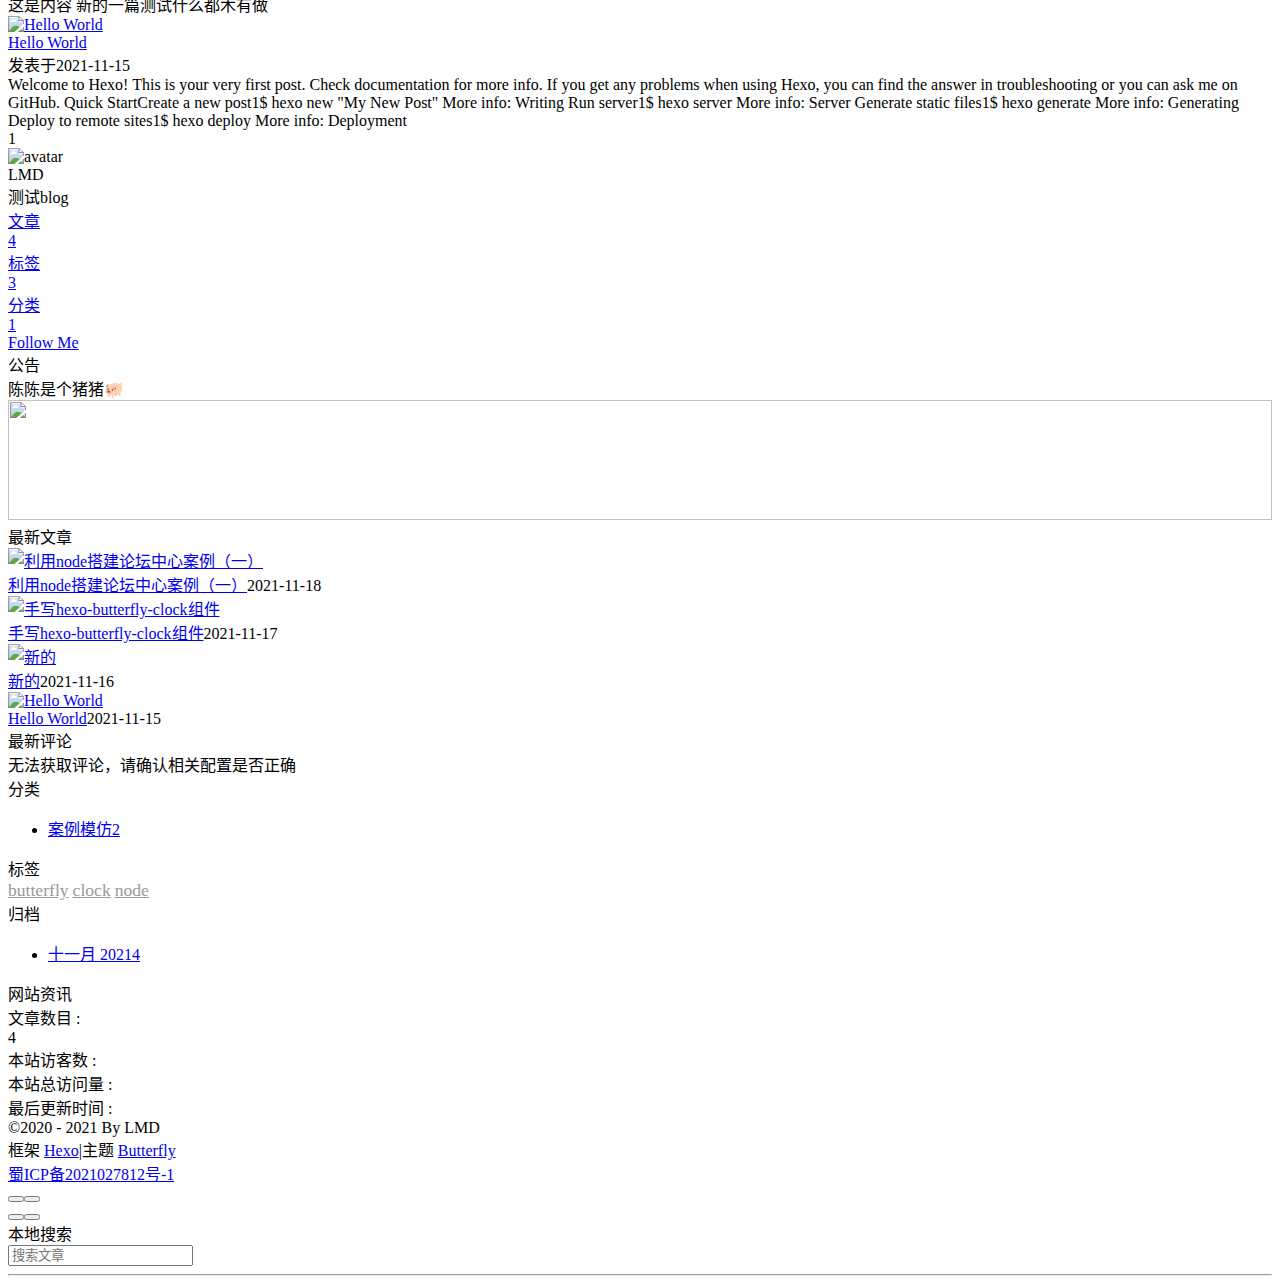
==== commit cf446d1d: "Site updated: 2021-12-06 20:50:35" ====
--- a/index.html
+++ b/index.html
@@ -55,7 +55,7 @@
   isHome: true,
   isHighlightShrink: false,
   isToc: false,
-  postUpdate: '2021-12-06 20:31:52'
+  postUpdate: '2021-12-06 20:50:27'
 }</script><noscript><style type="text/css">
   #nav {
     opacity: 1
@@ -144,7 +144,7 @@
       }
     }
     detectApple()
-    })(window)</script><link rel="stylesheet" href="/css/custom.css"><!-- hexo injector head_end start --><link rel="stylesheet" href="https://cdn.jsdelivr.net/npm/hexo-butterfly-clock/lib/clock.min.css"><!-- hexo injector head_end end --><meta name="generator" content="Hexo 5.4.0"></head><body><div id="sidebar"><div id="menu-mask"></div><div id="sidebar-menus"><div class="avatar-img is-center"><img src="/feng_5201314/img/smile.jpg" onerror="onerror=null;src='/img/friend_404.gif'" alt="avatar"/></div><div class="site-data"><div class="data-item is-center"><div class="data-item-link"><a href="/feng_5201314/archives/"><div class="headline">文章</div><div class="length-num">4</div></a></div></div><div class="data-item is-center"><div class="data-item-link"><a href="/feng_5201314/tags/"><div class="headline">标签</div><div class="length-num">3</div></a></div></div><div class="data-item is-center"><div class="data-item-link"><a href="/feng_5201314/categories/"><div class="headline">分类</div><div class="length-num">1</div></a></div></div></div><hr/><div class="menus_items"><div class="menus_item"><a class="site-page" href="/feng_5201314/"><i class="fa-fw fas fa-home"></i><span> 主页</span></a></div><div class="menus_item"><a class="site-page" href="javascript:void(0);"><i class="fa-fw fas fa-book"></i><span> 文章</span><i class="fas fa-chevron-down expand"></i></a><ul class="menus_item_child"><li><a class="site-page child" href="/feng_5201314/tags/"><i class="fa-fw fas fa-tags"></i><span> 标签</span></a></li><li><a class="site-page child" href="/feng_5201314/archives/"><i class="fa-fw fas fa-archive"></i><span> 时间轴</span></a></li></ul></div><div class="menus_item"><a class="site-page" href="javascript:void(0);"><i class="fa-fw fas fa-list"></i><span> 生活</span><i class="fas fa-chevron-down expand"></i></a><ul class="menus_item_child"><li><a class="site-page child" href="/feng_5201314/music/"><i class="fa-fw fas fa-music"></i><span> 音乐</span></a></li><li><a class="site-page child" href="/feng_5201314/movies/"><i class="fa-fw fas fa-video"></i><span> 动漫</span></a></li><li><a class="site-page child" href="/feng_5201314/Gallery/"><i class="fa-fw fas fa-images"></i><span> 相册</span></a></li></ul></div><div class="menus_item"><a class="site-page" href="/feng_5201314/about/"><i class="fa-fw fas fa-heart"></i><span> 关于</span></a></div><div class="menus_item"><a class="site-page" href="/feng_5201314/link/"><i class="fa-fw fas fa-link"></i><span> 链接</span></a></div></div></div></div><div class="page" id="body-wrap"><header class="full_page" id="page-header" style="background-image: url('/feng_5201314/img/fishsky.jpg')"><nav id="nav"><span id="blog_name"><a id="site-name" href="/feng_5201314/">myBlog</a></span><div id="menus"><div id="search-button"><a class="site-page social-icon search"><i class="fas fa-search fa-fw"></i><span> 搜索</span></a></div><div class="menus_items"><div class="menus_item"><a class="site-page" href="/feng_5201314/"><i class="fa-fw fas fa-home"></i><span> 主页</span></a></div><div class="menus_item"><a class="site-page" href="javascript:void(0);"><i class="fa-fw fas fa-book"></i><span> 文章</span><i class="fas fa-chevron-down expand"></i></a><ul class="menus_item_child"><li><a class="site-page child" href="/feng_5201314/tags/"><i class="fa-fw fas fa-tags"></i><span> 标签</span></a></li><li><a class="site-page child" href="/feng_5201314/archives/"><i class="fa-fw fas fa-archive"></i><span> 时间轴</span></a></li></ul></div><div class="menus_item"><a class="site-page" href="javascript:void(0);"><i class="fa-fw fas fa-list"></i><span> 生活</span><i class="fas fa-chevron-down expand"></i></a><ul class="menus_item_child"><li><a class="site-page child" href="/feng_5201314/music/"><i class="fa-fw fas fa-music"></i><span> 音乐</span></a></li><li><a class="site-page child" href="/feng_5201314/movies/"><i class="fa-fw fas fa-video"></i><span> 动漫</span></a></li><li><a class="site-page child" href="/feng_5201314/Gallery/"><i class="fa-fw fas fa-images"></i><span> 相册</span></a></li></ul></div><div class="menus_item"><a class="site-page" href="/feng_5201314/about/"><i class="fa-fw fas fa-heart"></i><span> 关于</span></a></div><div class="menus_item"><a class="site-page" href="/feng_5201314/link/"><i class="fa-fw fas fa-link"></i><span> 链接</span></a></div></div><div id="toggle-menu"><a class="site-page"><i class="fas fa-bars fa-fw"></i></a></div></div></nav><div id="site-info"><h1 id="site-title">myBlog</h1></div><div id="scroll-down"><i class="fas fa-angle-down scroll-down-effects"></i></div></header><main class="layout" id="content-inner"><div class="recent-posts" id="recent-posts"><div class="recent-post-item"><div class="post_cover left_radius"><a href="/feng_5201314/2021/11/18/node_article/" title="利用node搭建论坛中心案例（一）">     <img class="post_bg" src="/feng_5201314/img/night.webp" onerror="this.onerror=null;this.src='/feng_5201314/img/404.jpg'" alt="利用node搭建论坛中心案例（一）"></a></div><div class="recent-post-info"><a class="article-title" href="/feng_5201314/2021/11/18/node_article/" title="利用node搭建论坛中心案例（一）">利用node搭建论坛中心案例（一）</a><div class="article-meta-wrap"><span class="post-meta-date"><i class="far fa-calendar-alt"></i><span class="article-meta-label">发表于</span><time datetime="2021-11-18T14:52:25.000Z" title="发表于 2021-11-18 22:52:25">2021-11-18</time></span><span class="article-meta"><span class="article-meta__separator">|</span><i class="fas fa-inbox"></i><a class="article-meta__categories" href="/feng_5201314/categories/%E6%A1%88%E4%BE%8B%E6%A8%A1%E4%BB%BF/">案例模仿</a></span></div><div class="content">前言最近学习了李新超老师的 Node.js的课程，课程的最终案例是模仿 Node专业中文社区，所以记录一下项目的搭建过程。
+    })(window)</script><link rel="stylesheet" href="/css/custom.css"><!-- hexo injector head_end start --><link rel="stylesheet" href="https://cdn.jsdelivr.net/npm/hexo-butterfly-clock/lib/clock.min.css"><!-- hexo injector head_end end --><meta name="generator" content="Hexo 5.4.0"></head><body><div id="sidebar"><div id="menu-mask"></div><div id="sidebar-menus"><div class="avatar-img is-center"><img src="/feng_5201314/img/smile.jpg" onerror="onerror=null;src='/img/friend_404.gif'" alt="avatar"/></div><div class="site-data"><div class="data-item is-center"><div class="data-item-link"><a href="/feng_5201314/archives/"><div class="headline">文章</div><div class="length-num">4</div></a></div></div><div class="data-item is-center"><div class="data-item-link"><a href="/feng_5201314/tags/"><div class="headline">标签</div><div class="length-num">3</div></a></div></div><div class="data-item is-center"><div class="data-item-link"><a href="/feng_5201314/categories/"><div class="headline">分类</div><div class="length-num">1</div></a></div></div></div><hr/><div class="menus_items"><div class="menus_item"><a class="site-page" href="/feng_5201314/"><i class="fa-fw fas fa-home"></i><span> 主页</span></a></div><div class="menus_item"><a class="site-page" href="javascript:void(0);"><i class="fa-fw fas fa-book"></i><span> 文章</span><i class="fas fa-chevron-down expand"></i></a><ul class="menus_item_child"><li><a class="site-page child" href="/feng_5201314/tags/"><i class="fa-fw fas fa-tags"></i><span> 标签</span></a></li><li><a class="site-page child" href="/feng_5201314/archives/"><i class="fa-fw fas fa-archive"></i><span> 时间轴</span></a></li><li><a class="site-page child" href="/feng_5201314/categories/"><i class="fa-fw fas fa-categories"></i><span> 分类</span></a></li></ul></div><div class="menus_item"><a class="site-page" href="javascript:void(0);"><i class="fa-fw fas fa-list"></i><span> 生活</span><i class="fas fa-chevron-down expand"></i></a><ul class="menus_item_child"><li><a class="site-page child" href="/feng_5201314/music/"><i class="fa-fw fas fa-music"></i><span> 音乐</span></a></li><li><a class="site-page child" href="/feng_5201314/movies/"><i class="fa-fw fas fa-video"></i><span> 动漫</span></a></li><li><a class="site-page child" href="/feng_5201314/Gallery/"><i class="fa-fw fas fa-images"></i><span> 相册</span></a></li></ul></div><div class="menus_item"><a class="site-page" href="/feng_5201314/about/"><i class="fa-fw fas fa-heart"></i><span> 关于</span></a></div><div class="menus_item"><a class="site-page" href="/feng_5201314/link/"><i class="fa-fw fas fa-link"></i><span> 链接</span></a></div></div></div></div><div class="page" id="body-wrap"><header class="full_page" id="page-header" style="background-image: url('/feng_5201314/img/fishsky.jpg')"><nav id="nav"><span id="blog_name"><a id="site-name" href="/feng_5201314/">myBlog</a></span><div id="menus"><div id="search-button"><a class="site-page social-icon search"><i class="fas fa-search fa-fw"></i><span> 搜索</span></a></div><div class="menus_items"><div class="menus_item"><a class="site-page" href="/feng_5201314/"><i class="fa-fw fas fa-home"></i><span> 主页</span></a></div><div class="menus_item"><a class="site-page" href="javascript:void(0);"><i class="fa-fw fas fa-book"></i><span> 文章</span><i class="fas fa-chevron-down expand"></i></a><ul class="menus_item_child"><li><a class="site-page child" href="/feng_5201314/tags/"><i class="fa-fw fas fa-tags"></i><span> 标签</span></a></li><li><a class="site-page child" href="/feng_5201314/archives/"><i class="fa-fw fas fa-archive"></i><span> 时间轴</span></a></li><li><a class="site-page child" href="/feng_5201314/categories/"><i class="fa-fw fas fa-categories"></i><span> 分类</span></a></li></ul></div><div class="menus_item"><a class="site-page" href="javascript:void(0);"><i class="fa-fw fas fa-list"></i><span> 生活</span><i class="fas fa-chevron-down expand"></i></a><ul class="menus_item_child"><li><a class="site-page child" href="/feng_5201314/music/"><i class="fa-fw fas fa-music"></i><span> 音乐</span></a></li><li><a class="site-page child" href="/feng_5201314/movies/"><i class="fa-fw fas fa-video"></i><span> 动漫</span></a></li><li><a class="site-page child" href="/feng_5201314/Gallery/"><i class="fa-fw fas fa-images"></i><span> 相册</span></a></li></ul></div><div class="menus_item"><a class="site-page" href="/feng_5201314/about/"><i class="fa-fw fas fa-heart"></i><span> 关于</span></a></div><div class="menus_item"><a class="site-page" href="/feng_5201314/link/"><i class="fa-fw fas fa-link"></i><span> 链接</span></a></div></div><div id="toggle-menu"><a class="site-page"><i class="fas fa-bars fa-fw"></i></a></div></div></nav><div id="site-info"><h1 id="site-title">myBlog</h1></div><div id="scroll-down"><i class="fas fa-angle-down scroll-down-effects"></i></div></header><main class="layout" id="content-inner"><div class="recent-posts" id="recent-posts"><div class="recent-post-item"><div class="post_cover left_radius"><a href="/feng_5201314/2021/11/18/node_article/" title="利用node搭建论坛中心案例（一）">     <img class="post_bg" src="/feng_5201314/img/night.webp" onerror="this.onerror=null;this.src='/feng_5201314/img/404.jpg'" alt="利用node搭建论坛中心案例（一）"></a></div><div class="recent-post-info"><a class="article-title" href="/feng_5201314/2021/11/18/node_article/" title="利用node搭建论坛中心案例（一）">利用node搭建论坛中心案例（一）</a><div class="article-meta-wrap"><span class="post-meta-date"><i class="far fa-calendar-alt"></i><span class="article-meta-label">发表于</span><time datetime="2021-11-18T14:52:25.000Z" title="发表于 2021-11-18 22:52:25">2021-11-18</time></span><span class="article-meta"><span class="article-meta__separator">|</span><i class="fas fa-inbox"></i><a class="article-meta__categories" href="/feng_5201314/categories/%E6%A1%88%E4%BE%8B%E6%A8%A1%E4%BB%BF/">案例模仿</a></span></div><div class="content">前言最近学习了李新超老师的 Node.js的课程，课程的最终案例是模仿 Node专业中文社区，所以记录一下项目的搭建过程。
 项目构建项目整体框架123456789101112131415161718192021222324|-- blog  |-- models # 数据库模型   		|-- comments # 评论数据库  		|-- users # 用户信息数据库  |-- public # 存放公开资源  		|-- css  		|-- img  		|-- js  |-- views # 视图  		|-- _layouts # 模板  			|-- home.html # 首页模板  		|-- _partials # 部分内容模板  			|-- header.html   			|-- footer.html  			|-- setting_nav.html  		|-- setting # 具体页面  			|-- comments.html # 评论界面  			|-- index.html # 首页  			|-- login.html # 登录   			| ...</div></div></div><div class="recent-post-item"><div class="post_cover right_radius"><a href="/feng_5201314/2021/11/17/hexo-butterfly-unit/" title="手写hexo-butterfly-clock组件">     <img class="post_bg" src="/feng_5201314/img/clock.jpg" onerror="this.onerror=null;this.src='/feng_5201314/img/404.jpg'" alt="手写hexo-butterfly-clock组件"></a></div><div class="recent-post-info"><a class="article-title" href="/feng_5201314/2021/11/17/hexo-butterfly-unit/" title="手写hexo-butterfly-clock组件">手写hexo-butterfly-clock组件</a><div class="article-meta-wrap"><span class="article-meta"><i class="fas fa-thumbtack sticky"></i><span class="sticky">置顶</span><span class="article-meta__separator">|</span></span><span class="post-meta-date"><i class="far fa-calendar-alt"></i><span class="article-meta-label">发表于</span><time datetime="2021-11-17T13:14:25.109Z" title="发表于 2021-11-17 21:14:25">2021-11-17</time></span><span class="article-meta"><span class="article-meta__separator">|</span><i class="fas fa-inbox"></i><a class="article-meta__categories" href="/feng_5201314/categories/%E6%A1%88%E4%BE%8B%E6%A8%A1%E4%BB%BF/">案例模仿</a></span></div><div class="content">看到好多博主的侧边栏都有电子钟的展示，可以实现定位以及展示当前城市的温度和湿度。觉着挺有意思所以自己也手写一个电子钟，花费了好几个小时，终于写出来了，那就开始吧。
 
 参考 hexo-butterfly-clock 的github: https://github.com/Akilarlxh/hexo-butterfly-clock
@@ -172,7 +172,7 @@
             </div>
             <ul class="card-category-list" id="aside-cat-list">
             <li class="card-category-list-item "><a class="card-category-list-link" href="/feng_5201314/categories/%E6%A1%88%E4%BE%8B%E6%A8%A1%E4%BB%BF/"><span class="card-category-list-name">案例模仿</span><span class="card-category-list-count">2</span></a></li>
-            </ul></div><div class="card-widget card-tags"><div class="item-headline"><i class="fas fa-tags"></i><span>标签</span></div><div class="card-tag-cloud"><a href="/feng_5201314/tags/butterfly/" style="font-size: 1.1em; color: #999">butterfly</a> <a href="/feng_5201314/tags/clock/" style="font-size: 1.1em; color: #999">clock</a> <a href="/feng_5201314/tags/node/" style="font-size: 1.1em; color: #999">node</a></div></div><div class="card-widget card-archives"><div class="item-headline"><i class="fas fa-archive"></i><span>归档</span></div><ul class="card-archive-list"><li class="card-archive-list-item"><a class="card-archive-list-link" href="/feng_5201314/archives/2021/11/"><span class="card-archive-list-date">十一月 2021</span><span class="card-archive-list-count">4</span></a></li></ul></div><div class="card-widget card-webinfo"><div class="item-headline"><i class="fas fa-chart-line"></i><span>网站资讯</span></div><div class="webinfo"><div class="webinfo-item"><div class="item-name">文章数目 :</div><div class="item-count">4</div></div><div class="webinfo-item"><div class="item-name">本站访客数 :</div><div class="item-count" id="busuanzi_value_site_uv"></div></div><div class="webinfo-item"><div class="item-name">本站总访问量 :</div><div class="item-count" id="busuanzi_value_site_pv"></div></div><div class="webinfo-item"><div class="item-name">最后更新时间 :</div><div class="item-count" id="last-push-date" data-lastPushDate="2021-12-06T12:31:52.776Z"></div></div></div></div></div></div></main><footer id="footer"><div id="footer-wrap"><div class="copyright">&copy;2020 - 2021 By LMD</div><div class="framework-info"><span>框架 </span><a target="_blank" rel="noopener" href="https://hexo.io">Hexo</a><span class="footer-separator">|</span><span>主题 </span><a target="_blank" rel="noopener" href="https://github.com/jerryc127/hexo-theme-butterfly">Butterfly</a><br><a target="_blank" rel="noopener" href="https://beian.miit.gov.cn/">蜀ICP备2021027812号-1</a></div></div></footer></div><div id="rightside"><div id="rightside-config-hide"><button id="darkmode" type="button" title="浅色和深色模式转换"><i class="fas fa-adjust"></i></button><button id="hide-aside-btn" type="button" title="单栏和双栏切换"><i class="fas fa-arrows-alt-h"></i></button></div><div id="rightside-config-show"><button id="rightside_config" type="button" title="设置"><i class="fas fa-cog fa-spin"></i></button><button id="go-up" type="button" title="回到顶部"><i class="fas fa-arrow-up"></i></button></div></div><div id="local-search"><div class="search-dialog"><div class="search-dialog__title" id="local-search-title">本地搜索</div><div id="local-input-panel"><div id="local-search-input"><div class="local-search-box"><input class="local-search-box--input" placeholder="搜索文章" type="text"/></div></div></div><hr/><div id="local-search-results"></div><span class="search-close-button"><i class="fas fa-times"></i></span></div><div id="search-mask"></div></div><div><script src="/feng_5201314/js/utils.js"></script><script src="/feng_5201314/js/main.js"></script><script src="/feng_5201314/js/search/local-search.js"></script><div class="js-pjax"></div><script src="https://cdn.jsdelivr.net/npm/blueimp-md5@2.17.0/js/md5.min.js"></script><script>window.addEventListener('load', () => {
+            </ul></div><div class="card-widget card-tags"><div class="item-headline"><i class="fas fa-tags"></i><span>标签</span></div><div class="card-tag-cloud"><a href="/feng_5201314/tags/butterfly/" style="font-size: 1.1em; color: #999">butterfly</a> <a href="/feng_5201314/tags/clock/" style="font-size: 1.1em; color: #999">clock</a> <a href="/feng_5201314/tags/node/" style="font-size: 1.1em; color: #999">node</a></div></div><div class="card-widget card-archives"><div class="item-headline"><i class="fas fa-archive"></i><span>归档</span></div><ul class="card-archive-list"><li class="card-archive-list-item"><a class="card-archive-list-link" href="/feng_5201314/archives/2021/11/"><span class="card-archive-list-date">十一月 2021</span><span class="card-archive-list-count">4</span></a></li></ul></div><div class="card-widget card-webinfo"><div class="item-headline"><i class="fas fa-chart-line"></i><span>网站资讯</span></div><div class="webinfo"><div class="webinfo-item"><div class="item-name">文章数目 :</div><div class="item-count">4</div></div><div class="webinfo-item"><div class="item-name">本站访客数 :</div><div class="item-count" id="busuanzi_value_site_uv"></div></div><div class="webinfo-item"><div class="item-name">本站总访问量 :</div><div class="item-count" id="busuanzi_value_site_pv"></div></div><div class="webinfo-item"><div class="item-name">最后更新时间 :</div><div class="item-count" id="last-push-date" data-lastPushDate="2021-12-06T12:50:27.369Z"></div></div></div></div></div></div></main><footer id="footer"><div id="footer-wrap"><div class="copyright">&copy;2020 - 2021 By LMD</div><div class="framework-info"><span>框架 </span><a target="_blank" rel="noopener" href="https://hexo.io">Hexo</a><span class="footer-separator">|</span><span>主题 </span><a target="_blank" rel="noopener" href="https://github.com/jerryc127/hexo-theme-butterfly">Butterfly</a><br><a target="_blank" rel="noopener" href="https://beian.miit.gov.cn/">蜀ICP备2021027812号-1</a></div></div></footer></div><div id="rightside"><div id="rightside-config-hide"><button id="darkmode" type="button" title="浅色和深色模式转换"><i class="fas fa-adjust"></i></button><button id="hide-aside-btn" type="button" title="单栏和双栏切换"><i class="fas fa-arrows-alt-h"></i></button></div><div id="rightside-config-show"><button id="rightside_config" type="button" title="设置"><i class="fas fa-cog fa-spin"></i></button><button id="go-up" type="button" title="回到顶部"><i class="fas fa-arrow-up"></i></button></div></div><div id="local-search"><div class="search-dialog"><div class="search-dialog__title" id="local-search-title">本地搜索</div><div id="local-input-panel"><div id="local-search-input"><div class="local-search-box"><input class="local-search-box--input" placeholder="搜索文章" type="text"/></div></div></div><hr/><div id="local-search-results"></div><span class="search-close-button"><i class="fas fa-times"></i></span></div><div id="search-mask"></div></div><div><script src="/feng_5201314/js/utils.js"></script><script src="/feng_5201314/js/main.js"></script><script src="/feng_5201314/js/search/local-search.js"></script><div class="js-pjax"></div><script src="https://cdn.jsdelivr.net/npm/blueimp-md5@2.17.0/js/md5.min.js"></script><script>window.addEventListener('load', () => {
   const changeContent = (content) => {
     if (content === '') return content
 
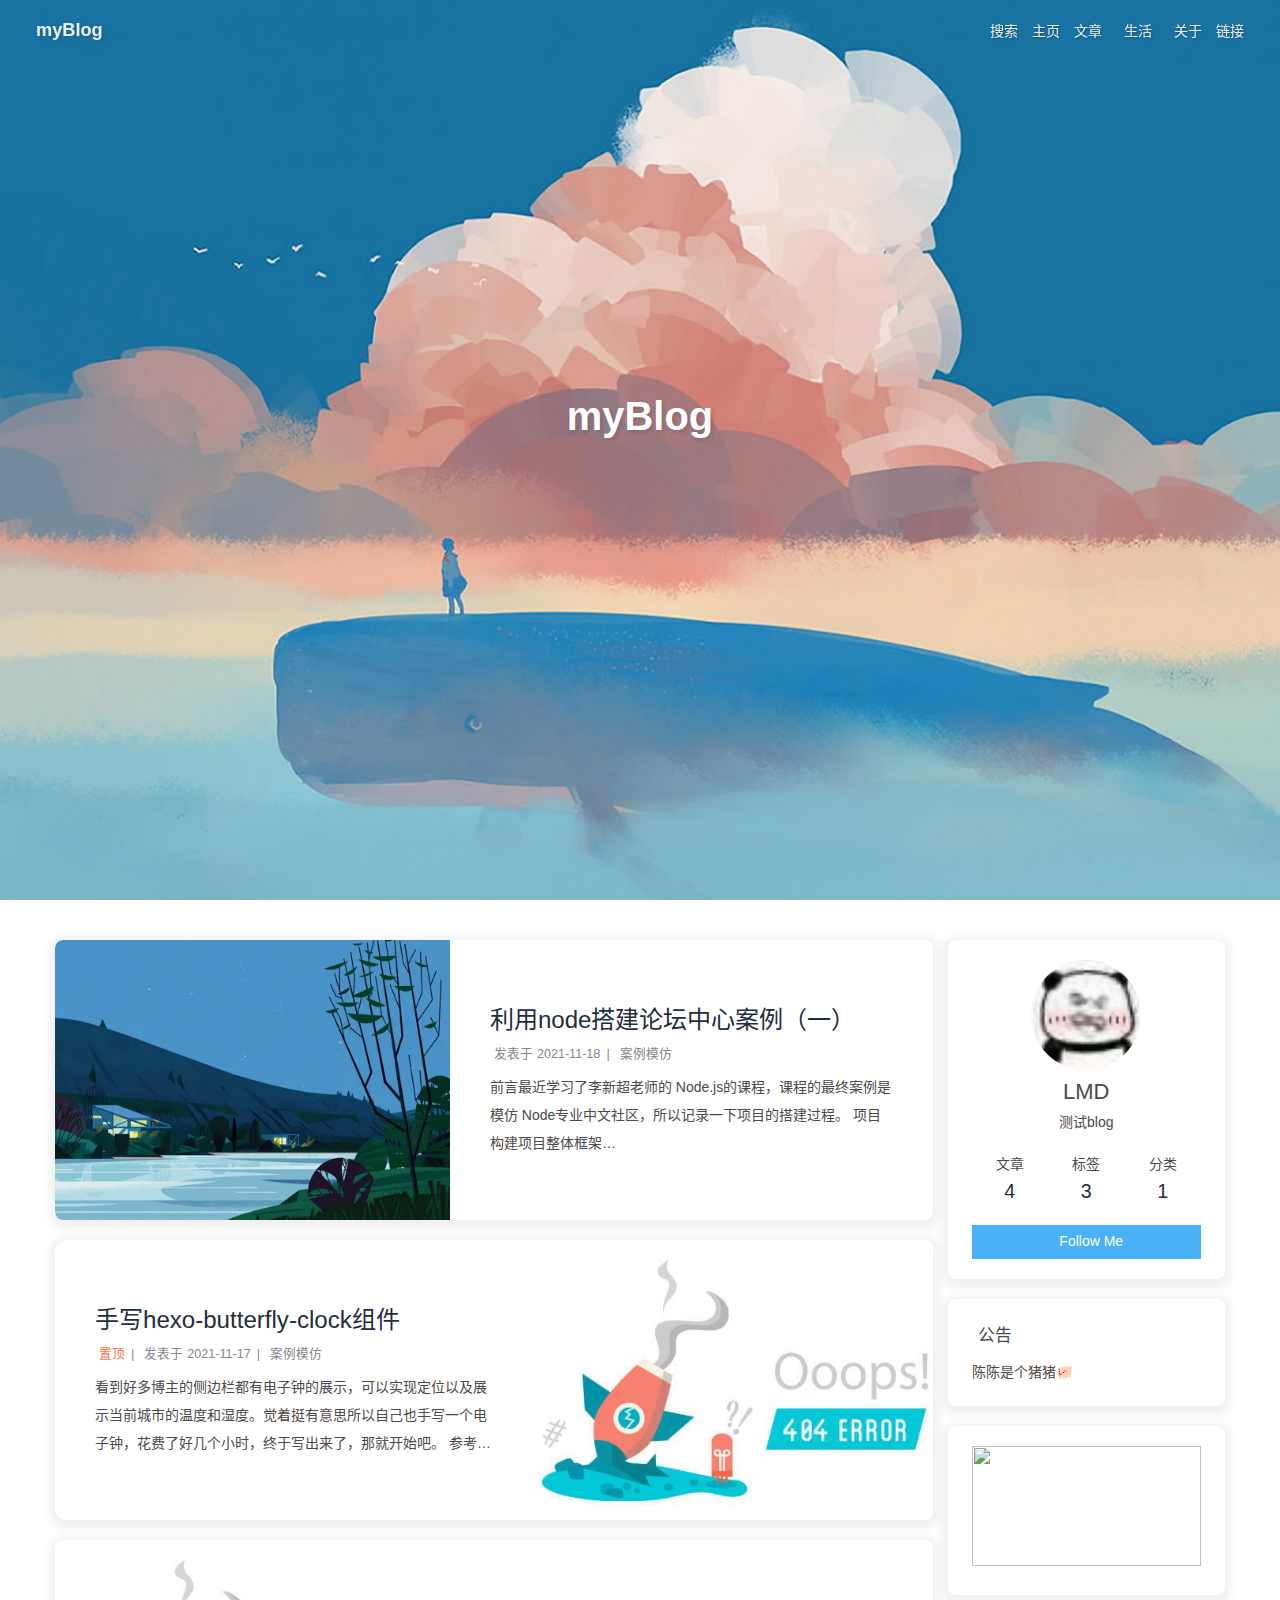
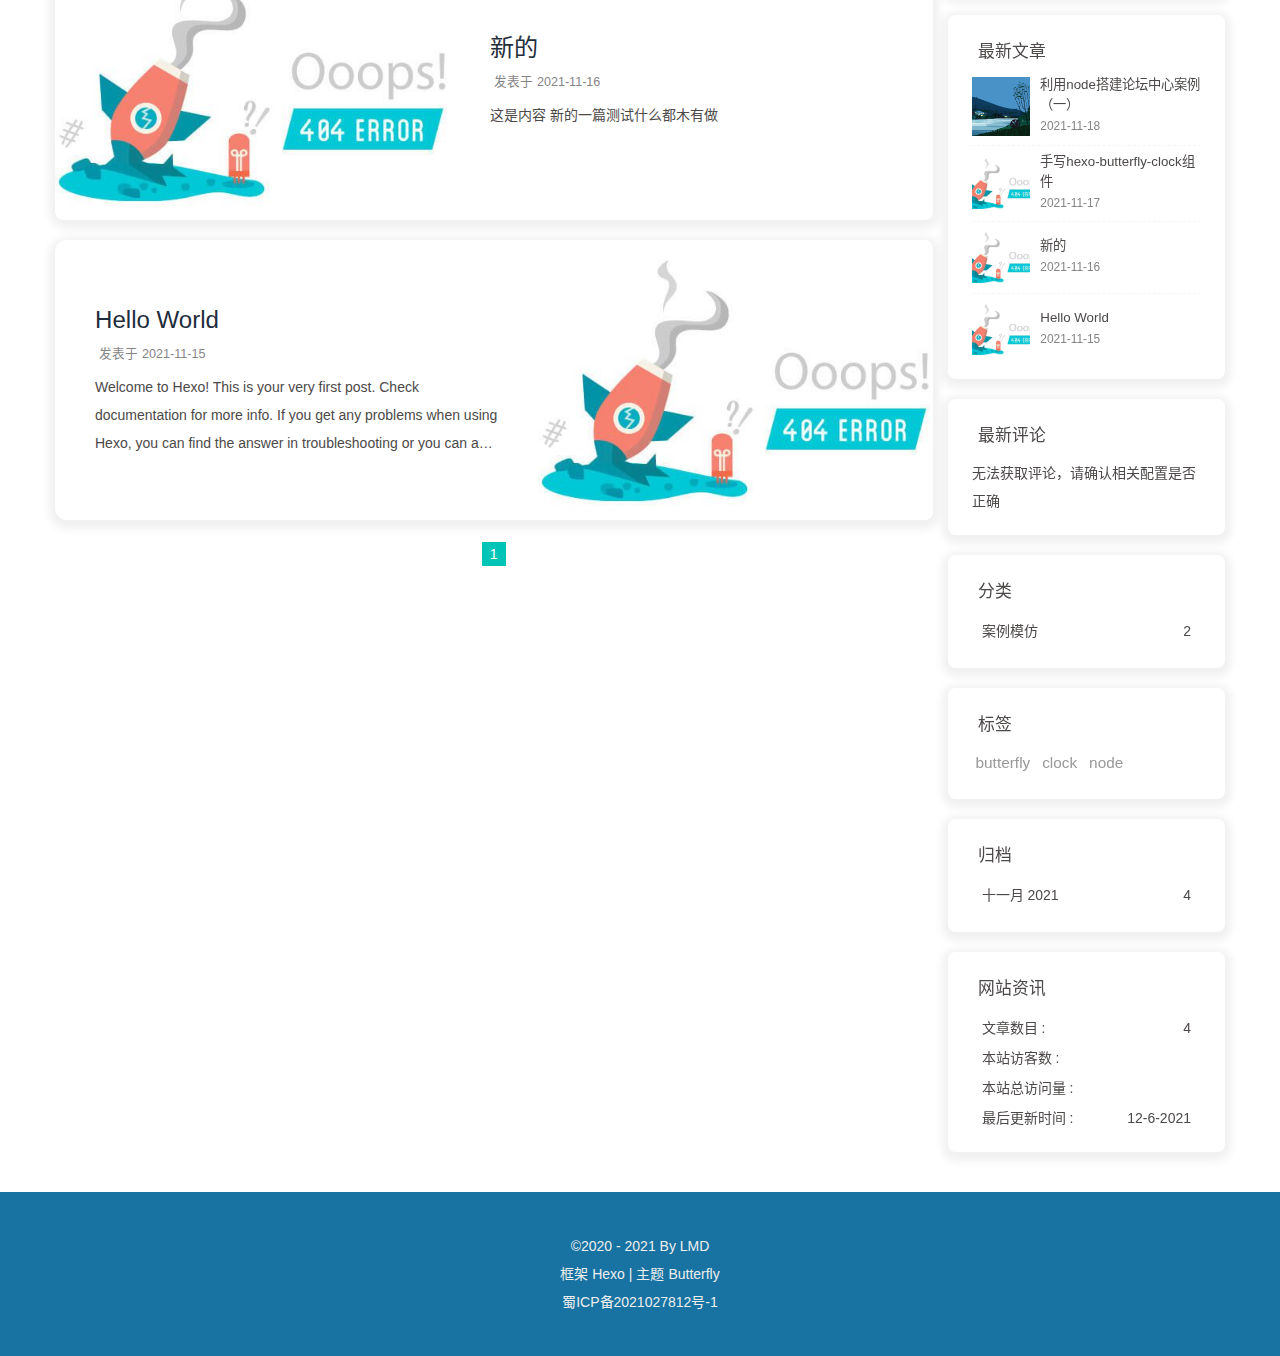
==== commit d7ba0f86: "Site updated: 2021-12-06 21:47:26" ====
--- a/index.html
+++ b/index.html
@@ -8,8 +8,8 @@
 <meta property="og:image" content="https://feng_5201314.gitee.io/feng_5201314/img/smile.jpg">
 <meta property="article:author" content="LMD">
 <meta name="twitter:card" content="summary">
-<meta name="twitter:image" content="https://feng_5201314.gitee.io/feng_5201314/img/smile.jpg"><link rel="shortcut icon" href="/feng_5201314/img/favicon.png"><link rel="canonical" href="https://feng_5201314.gitee.io/feng_5201314/"><link rel="preconnect" href="//cdn.jsdelivr.net"/><link rel="preconnect" href="//busuanzi.ibruce.info"/><link rel="stylesheet" href="/feng_5201314/css/index.css"><link rel="stylesheet" href="https://cdn.jsdelivr.net/npm/@fortawesome/fontawesome-free/css/all.min.css" media="print" onload="this.media='all'"><script>const GLOBAL_CONFIG = { 
-  root: '/feng_5201314/',
+<meta name="twitter:image" content="https://feng_5201314.gitee.io/feng_5201314/img/smile.jpg"><link rel="shortcut icon" href="/img/favicon.png"><link rel="canonical" href="https://feng_5201314.gitee.io/feng_5201314/"><link rel="preconnect" href="//cdn.jsdelivr.net"/><link rel="preconnect" href="//busuanzi.ibruce.info"/><link rel="stylesheet" href="/css/index.css"><link rel="stylesheet" href="https://cdn.jsdelivr.net/npm/@fortawesome/fontawesome-free/css/all.min.css" media="print" onload="this.media='all'"><script>const GLOBAL_CONFIG = { 
+  root: '/',
   algolia: undefined,
   localSearch: {"path":"search.xml","languages":{"hits_empty":"找不到您查询的内容：${query}"}},
   translate: undefined,
@@ -55,7 +55,7 @@
   isHome: true,
   isHighlightShrink: false,
   isToc: false,
-  postUpdate: '2021-12-06 20:50:27'
+  postUpdate: '2021-12-06 21:47:24'
 }</script><noscript><style type="text/css">
   #nav {
     opacity: 1
@@ -144,15 +144,15 @@
       }
     }
     detectApple()
-    })(window)</script><link rel="stylesheet" href="/css/custom.css"><!-- hexo injector head_end start --><link rel="stylesheet" href="https://cdn.jsdelivr.net/npm/hexo-butterfly-clock/lib/clock.min.css"><!-- hexo injector head_end end --><meta name="generator" content="Hexo 5.4.0"></head><body><div id="sidebar"><div id="menu-mask"></div><div id="sidebar-menus"><div class="avatar-img is-center"><img src="/feng_5201314/img/smile.jpg" onerror="onerror=null;src='/img/friend_404.gif'" alt="avatar"/></div><div class="site-data"><div class="data-item is-center"><div class="data-item-link"><a href="/feng_5201314/archives/"><div class="headline">文章</div><div class="length-num">4</div></a></div></div><div class="data-item is-center"><div class="data-item-link"><a href="/feng_5201314/tags/"><div class="headline">标签</div><div class="length-num">3</div></a></div></div><div class="data-item is-center"><div class="data-item-link"><a href="/feng_5201314/categories/"><div class="headline">分类</div><div class="length-num">1</div></a></div></div></div><hr/><div class="menus_items"><div class="menus_item"><a class="site-page" href="/feng_5201314/"><i class="fa-fw fas fa-home"></i><span> 主页</span></a></div><div class="menus_item"><a class="site-page" href="javascript:void(0);"><i class="fa-fw fas fa-book"></i><span> 文章</span><i class="fas fa-chevron-down expand"></i></a><ul class="menus_item_child"><li><a class="site-page child" href="/feng_5201314/tags/"><i class="fa-fw fas fa-tags"></i><span> 标签</span></a></li><li><a class="site-page child" href="/feng_5201314/archives/"><i class="fa-fw fas fa-archive"></i><span> 时间轴</span></a></li><li><a class="site-page child" href="/feng_5201314/categories/"><i class="fa-fw fas fa-categories"></i><span> 分类</span></a></li></ul></div><div class="menus_item"><a class="site-page" href="javascript:void(0);"><i class="fa-fw fas fa-list"></i><span> 生活</span><i class="fas fa-chevron-down expand"></i></a><ul class="menus_item_child"><li><a class="site-page child" href="/feng_5201314/music/"><i class="fa-fw fas fa-music"></i><span> 音乐</span></a></li><li><a class="site-page child" href="/feng_5201314/movies/"><i class="fa-fw fas fa-video"></i><span> 动漫</span></a></li><li><a class="site-page child" href="/feng_5201314/Gallery/"><i class="fa-fw fas fa-images"></i><span> 相册</span></a></li></ul></div><div class="menus_item"><a class="site-page" href="/feng_5201314/about/"><i class="fa-fw fas fa-heart"></i><span> 关于</span></a></div><div class="menus_item"><a class="site-page" href="/feng_5201314/link/"><i class="fa-fw fas fa-link"></i><span> 链接</span></a></div></div></div></div><div class="page" id="body-wrap"><header class="full_page" id="page-header" style="background-image: url('/feng_5201314/img/fishsky.jpg')"><nav id="nav"><span id="blog_name"><a id="site-name" href="/feng_5201314/">myBlog</a></span><div id="menus"><div id="search-button"><a class="site-page social-icon search"><i class="fas fa-search fa-fw"></i><span> 搜索</span></a></div><div class="menus_items"><div class="menus_item"><a class="site-page" href="/feng_5201314/"><i class="fa-fw fas fa-home"></i><span> 主页</span></a></div><div class="menus_item"><a class="site-page" href="javascript:void(0);"><i class="fa-fw fas fa-book"></i><span> 文章</span><i class="fas fa-chevron-down expand"></i></a><ul class="menus_item_child"><li><a class="site-page child" href="/feng_5201314/tags/"><i class="fa-fw fas fa-tags"></i><span> 标签</span></a></li><li><a class="site-page child" href="/feng_5201314/archives/"><i class="fa-fw fas fa-archive"></i><span> 时间轴</span></a></li><li><a class="site-page child" href="/feng_5201314/categories/"><i class="fa-fw fas fa-categories"></i><span> 分类</span></a></li></ul></div><div class="menus_item"><a class="site-page" href="javascript:void(0);"><i class="fa-fw fas fa-list"></i><span> 生活</span><i class="fas fa-chevron-down expand"></i></a><ul class="menus_item_child"><li><a class="site-page child" href="/feng_5201314/music/"><i class="fa-fw fas fa-music"></i><span> 音乐</span></a></li><li><a class="site-page child" href="/feng_5201314/movies/"><i class="fa-fw fas fa-video"></i><span> 动漫</span></a></li><li><a class="site-page child" href="/feng_5201314/Gallery/"><i class="fa-fw fas fa-images"></i><span> 相册</span></a></li></ul></div><div class="menus_item"><a class="site-page" href="/feng_5201314/about/"><i class="fa-fw fas fa-heart"></i><span> 关于</span></a></div><div class="menus_item"><a class="site-page" href="/feng_5201314/link/"><i class="fa-fw fas fa-link"></i><span> 链接</span></a></div></div><div id="toggle-menu"><a class="site-page"><i class="fas fa-bars fa-fw"></i></a></div></div></nav><div id="site-info"><h1 id="site-title">myBlog</h1></div><div id="scroll-down"><i class="fas fa-angle-down scroll-down-effects"></i></div></header><main class="layout" id="content-inner"><div class="recent-posts" id="recent-posts"><div class="recent-post-item"><div class="post_cover left_radius"><a href="/feng_5201314/2021/11/18/node_article/" title="利用node搭建论坛中心案例（一）">     <img class="post_bg" src="/feng_5201314/img/night.webp" onerror="this.onerror=null;this.src='/feng_5201314/img/404.jpg'" alt="利用node搭建论坛中心案例（一）"></a></div><div class="recent-post-info"><a class="article-title" href="/feng_5201314/2021/11/18/node_article/" title="利用node搭建论坛中心案例（一）">利用node搭建论坛中心案例（一）</a><div class="article-meta-wrap"><span class="post-meta-date"><i class="far fa-calendar-alt"></i><span class="article-meta-label">发表于</span><time datetime="2021-11-18T14:52:25.000Z" title="发表于 2021-11-18 22:52:25">2021-11-18</time></span><span class="article-meta"><span class="article-meta__separator">|</span><i class="fas fa-inbox"></i><a class="article-meta__categories" href="/feng_5201314/categories/%E6%A1%88%E4%BE%8B%E6%A8%A1%E4%BB%BF/">案例模仿</a></span></div><div class="content">前言最近学习了李新超老师的 Node.js的课程，课程的最终案例是模仿 Node专业中文社区，所以记录一下项目的搭建过程。
-项目构建项目整体框架123456789101112131415161718192021222324|-- blog  |-- models # 数据库模型   		|-- comments # 评论数据库  		|-- users # 用户信息数据库  |-- public # 存放公开资源  		|-- css  		|-- img  		|-- js  |-- views # 视图  		|-- _layouts # 模板  			|-- home.html # 首页模板  		|-- _partials # 部分内容模板  			|-- header.html   			|-- footer.html  			|-- setting_nav.html  		|-- setting # 具体页面  			|-- comments.html # 评论界面  			|-- index.html # 首页  			|-- login.html # 登录   			| ...</div></div></div><div class="recent-post-item"><div class="post_cover right_radius"><a href="/feng_5201314/2021/11/17/hexo-butterfly-unit/" title="手写hexo-butterfly-clock组件">     <img class="post_bg" src="/feng_5201314/img/clock.jpg" onerror="this.onerror=null;this.src='/feng_5201314/img/404.jpg'" alt="手写hexo-butterfly-clock组件"></a></div><div class="recent-post-info"><a class="article-title" href="/feng_5201314/2021/11/17/hexo-butterfly-unit/" title="手写hexo-butterfly-clock组件">手写hexo-butterfly-clock组件</a><div class="article-meta-wrap"><span class="article-meta"><i class="fas fa-thumbtack sticky"></i><span class="sticky">置顶</span><span class="article-meta__separator">|</span></span><span class="post-meta-date"><i class="far fa-calendar-alt"></i><span class="article-meta-label">发表于</span><time datetime="2021-11-17T13:14:25.109Z" title="发表于 2021-11-17 21:14:25">2021-11-17</time></span><span class="article-meta"><span class="article-meta__separator">|</span><i class="fas fa-inbox"></i><a class="article-meta__categories" href="/feng_5201314/categories/%E6%A1%88%E4%BE%8B%E6%A8%A1%E4%BB%BF/">案例模仿</a></span></div><div class="content">看到好多博主的侧边栏都有电子钟的展示，可以实现定位以及展示当前城市的温度和湿度。觉着挺有意思所以自己也手写一个电子钟，花费了好几个小时，终于写出来了，那就开始吧。
+    })(window)</script><link rel="stylesheet" href="/css/custom.css"><!-- hexo injector head_end start --><link rel="stylesheet" href="https://cdn.jsdelivr.net/npm/hexo-butterfly-clock/lib/clock.min.css"><!-- hexo injector head_end end --><meta name="generator" content="Hexo 5.4.0"></head><body><div id="sidebar"><div id="menu-mask"></div><div id="sidebar-menus"><div class="avatar-img is-center"><img src="/img/smile.jpg" onerror="onerror=null;src='/img/friend_404.gif'" alt="avatar"/></div><div class="site-data"><div class="data-item is-center"><div class="data-item-link"><a href="/archives/"><div class="headline">文章</div><div class="length-num">4</div></a></div></div><div class="data-item is-center"><div class="data-item-link"><a href="/tags/"><div class="headline">标签</div><div class="length-num">3</div></a></div></div><div class="data-item is-center"><div class="data-item-link"><a href="/categories/"><div class="headline">分类</div><div class="length-num">1</div></a></div></div></div><hr/><div class="menus_items"><div class="menus_item"><a class="site-page" href="/"><i class="fa-fw fas fa-home"></i><span> 主页</span></a></div><div class="menus_item"><a class="site-page" href="javascript:void(0);"><i class="fa-fw fas fa-book"></i><span> 文章</span><i class="fas fa-chevron-down expand"></i></a><ul class="menus_item_child"><li><a class="site-page child" href="/tags/"><i class="fa-fw fas fa-tags"></i><span> 标签</span></a></li><li><a class="site-page child" href="/archives/"><i class="fa-fw fas fa-archive"></i><span> 时间轴</span></a></li><li><a class="site-page child" href="/categories/"><i class="fa-fw fas fa-categories"></i><span> 分类</span></a></li></ul></div><div class="menus_item"><a class="site-page" href="javascript:void(0);"><i class="fa-fw fas fa-list"></i><span> 生活</span><i class="fas fa-chevron-down expand"></i></a><ul class="menus_item_child"><li><a class="site-page child" href="/music/"><i class="fa-fw fas fa-music"></i><span> 音乐</span></a></li><li><a class="site-page child" href="/movies/"><i class="fa-fw fas fa-video"></i><span> 动漫</span></a></li><li><a class="site-page child" href="/Gallery/"><i class="fa-fw fas fa-images"></i><span> 相册</span></a></li></ul></div><div class="menus_item"><a class="site-page" href="/about/"><i class="fa-fw fas fa-heart"></i><span> 关于</span></a></div><div class="menus_item"><a class="site-page" href="/link/"><i class="fa-fw fas fa-link"></i><span> 链接</span></a></div></div></div></div><div class="page" id="body-wrap"><header class="full_page" id="page-header" style="background-image: url('/img/fishsky.jpg')"><nav id="nav"><span id="blog_name"><a id="site-name" href="/">myBlog</a></span><div id="menus"><div id="search-button"><a class="site-page social-icon search"><i class="fas fa-search fa-fw"></i><span> 搜索</span></a></div><div class="menus_items"><div class="menus_item"><a class="site-page" href="/"><i class="fa-fw fas fa-home"></i><span> 主页</span></a></div><div class="menus_item"><a class="site-page" href="javascript:void(0);"><i class="fa-fw fas fa-book"></i><span> 文章</span><i class="fas fa-chevron-down expand"></i></a><ul class="menus_item_child"><li><a class="site-page child" href="/tags/"><i class="fa-fw fas fa-tags"></i><span> 标签</span></a></li><li><a class="site-page child" href="/archives/"><i class="fa-fw fas fa-archive"></i><span> 时间轴</span></a></li><li><a class="site-page child" href="/categories/"><i class="fa-fw fas fa-categories"></i><span> 分类</span></a></li></ul></div><div class="menus_item"><a class="site-page" href="javascript:void(0);"><i class="fa-fw fas fa-list"></i><span> 生活</span><i class="fas fa-chevron-down expand"></i></a><ul class="menus_item_child"><li><a class="site-page child" href="/music/"><i class="fa-fw fas fa-music"></i><span> 音乐</span></a></li><li><a class="site-page child" href="/movies/"><i class="fa-fw fas fa-video"></i><span> 动漫</span></a></li><li><a class="site-page child" href="/Gallery/"><i class="fa-fw fas fa-images"></i><span> 相册</span></a></li></ul></div><div class="menus_item"><a class="site-page" href="/about/"><i class="fa-fw fas fa-heart"></i><span> 关于</span></a></div><div class="menus_item"><a class="site-page" href="/link/"><i class="fa-fw fas fa-link"></i><span> 链接</span></a></div></div><div id="toggle-menu"><a class="site-page"><i class="fas fa-bars fa-fw"></i></a></div></div></nav><div id="site-info"><h1 id="site-title">myBlog</h1></div><div id="scroll-down"><i class="fas fa-angle-down scroll-down-effects"></i></div></header><main class="layout" id="content-inner"><div class="recent-posts" id="recent-posts"><div class="recent-post-item"><div class="post_cover left_radius"><a href="/2021/11/18/node_article/" title="利用node搭建论坛中心案例（一）">     <img class="post_bg" src="/img/night.webp" onerror="this.onerror=null;this.src='/img/404.jpg'" alt="利用node搭建论坛中心案例（一）"></a></div><div class="recent-post-info"><a class="article-title" href="/2021/11/18/node_article/" title="利用node搭建论坛中心案例（一）">利用node搭建论坛中心案例（一）</a><div class="article-meta-wrap"><span class="post-meta-date"><i class="far fa-calendar-alt"></i><span class="article-meta-label">发表于</span><time datetime="2021-11-18T14:52:25.000Z" title="发表于 2021-11-18 22:52:25">2021-11-18</time></span><span class="article-meta"><span class="article-meta__separator">|</span><i class="fas fa-inbox"></i><a class="article-meta__categories" href="/categories/%E6%A1%88%E4%BE%8B%E6%A8%A1%E4%BB%BF/">案例模仿</a></span></div><div class="content">前言最近学习了李新超老师的 Node.js的课程，课程的最终案例是模仿 Node专业中文社区，所以记录一下项目的搭建过程。
+项目构建项目整体框架123456789101112131415161718192021222324|-- blog  |-- models # 数据库模型   		|-- comments # 评论数据库  		|-- users # 用户信息数据库  |-- public # 存放公开资源  		|-- css  		|-- img  		|-- js  |-- views # 视图  		|-- _layouts # 模板  			|-- home.html # 首页模板  		|-- _partials # 部分内容模板  			|-- header.html   			|-- footer.html  			|-- setting_nav.html  		|-- setting # 具体页面  			|-- comments.html # 评论界面  			|-- index.html # 首页  			|-- login.html # 登录   			| ...</div></div></div><div class="recent-post-item"><div class="post_cover right_radius"><a href="/2021/11/17/hexo-butterfly-unit/" title="手写hexo-butterfly-clock组件">     <img class="post_bg" src="/img/clock.jpg" onerror="this.onerror=null;this.src='/img/404.jpg'" alt="手写hexo-butterfly-clock组件"></a></div><div class="recent-post-info"><a class="article-title" href="/2021/11/17/hexo-butterfly-unit/" title="手写hexo-butterfly-clock组件">手写hexo-butterfly-clock组件</a><div class="article-meta-wrap"><span class="article-meta"><i class="fas fa-thumbtack sticky"></i><span class="sticky">置顶</span><span class="article-meta__separator">|</span></span><span class="post-meta-date"><i class="far fa-calendar-alt"></i><span class="article-meta-label">发表于</span><time datetime="2021-11-17T13:14:25.109Z" title="发表于 2021-11-17 21:14:25">2021-11-17</time></span><span class="article-meta"><span class="article-meta__separator">|</span><i class="fas fa-inbox"></i><a class="article-meta__categories" href="/categories/%E6%A1%88%E4%BE%8B%E6%A8%A1%E4%BB%BF/">案例模仿</a></span></div><div class="content">看到好多博主的侧边栏都有电子钟的展示，可以实现定位以及展示当前城市的温度和湿度。觉着挺有意思所以自己也手写一个电子钟，花费了好几个小时，终于写出来了，那就开始吧。
 
 参考 hexo-butterfly-clock 的github: https://github.com/Akilarlxh/hexo-butterfly-clock
 
 
-HTML界面及CSS样式1234567891011121314151617181920212223242526272829303132333435363738394041424344454647484950515253545556575859&lt;!DOCTYPE html&gt;&lt;html lang=&quot;en&quot;&gt;&lt;head&gt;    &lt;meta charset=&quot;UTF-8&quot;&gt;    &lt;title&gt;时钟挂件&lt;/title&gt;    &lt;style&gt;        * &#123;            padding: 0;            m ...</div></div></div><div class="recent-post-item"><div class="post_cover left_radius"><a href="/feng_5201314/2021/11/16/text/" title="新的">     <img class="post_bg" src="https://cdn.jsdelivr.net/npm/butterfly-extsrc@1/img/default.jpg" onerror="this.onerror=null;this.src='/feng_5201314/img/404.jpg'" alt="新的"></a></div><div class="recent-post-info"><a class="article-title" href="/feng_5201314/2021/11/16/text/" title="新的">新的</a><div class="article-meta-wrap"><span class="post-meta-date"><i class="far fa-calendar-alt"></i><span class="article-meta-label">发表于</span><time datetime="2021-11-16T02:51:06.214Z" title="发表于 2021-11-16 10:51:06">2021-11-16</time></span></div><div class="content">这是内容
+HTML界面及CSS样式1234567891011121314151617181920212223242526272829303132333435363738394041424344454647484950515253545556575859&lt;!DOCTYPE html&gt;&lt;html lang=&quot;en&quot;&gt;&lt;head&gt;    &lt;meta charset=&quot;UTF-8&quot;&gt;    &lt;title&gt;时钟挂件&lt;/title&gt;    &lt;style&gt;        * &#123;            padding: 0;            m ...</div></div></div><div class="recent-post-item"><div class="post_cover left_radius"><a href="/2021/11/16/text/" title="新的">     <img class="post_bg" src="https://cdn.jsdelivr.net/npm/butterfly-extsrc@1/img/default.jpg" onerror="this.onerror=null;this.src='/img/404.jpg'" alt="新的"></a></div><div class="recent-post-info"><a class="article-title" href="/2021/11/16/text/" title="新的">新的</a><div class="article-meta-wrap"><span class="post-meta-date"><i class="far fa-calendar-alt"></i><span class="article-meta-label">发表于</span><time datetime="2021-11-16T02:51:06.214Z" title="发表于 2021-11-16 10:51:06">2021-11-16</time></span></div><div class="content">这是内容
 新的一篇测试什么都木有做
-</div></div></div><div class="recent-post-item"><div class="post_cover right_radius"><a href="/feng_5201314/2021/11/15/hello-world/" title="Hello World">     <img class="post_bg" src="https://cdn.jsdelivr.net/npm/butterfly-extsrc@1/img/default.jpg" onerror="this.onerror=null;this.src='/feng_5201314/img/404.jpg'" alt="Hello World"></a></div><div class="recent-post-info"><a class="article-title" href="/feng_5201314/2021/11/15/hello-world/" title="Hello World">Hello World</a><div class="article-meta-wrap"><span class="post-meta-date"><i class="far fa-calendar-alt"></i><span class="article-meta-label">发表于</span><time datetime="2021-11-15T13:07:30.954Z" title="发表于 2021-11-15 21:07:30">2021-11-15</time></span></div><div class="content">Welcome to Hexo! This is your very first post. Check documentation for more info. If you get any problems when using Hexo, you can find the answer in troubleshooting or you can ask me on GitHub.
+</div></div></div><div class="recent-post-item"><div class="post_cover right_radius"><a href="/2021/11/15/hello-world/" title="Hello World">     <img class="post_bg" src="https://cdn.jsdelivr.net/npm/butterfly-extsrc@1/img/default.jpg" onerror="this.onerror=null;this.src='/img/404.jpg'" alt="Hello World"></a></div><div class="recent-post-info"><a class="article-title" href="/2021/11/15/hello-world/" title="Hello World">Hello World</a><div class="article-meta-wrap"><span class="post-meta-date"><i class="far fa-calendar-alt"></i><span class="article-meta-label">发表于</span><time datetime="2021-11-15T13:07:30.954Z" title="发表于 2021-11-15 21:07:30">2021-11-15</time></span></div><div class="content">Welcome to Hexo! This is your very first post. Check documentation for more info. If you get any problems when using Hexo, you can find the answer in troubleshooting or you can ask me on GitHub.
 Quick StartCreate a new post1$ hexo new &quot;My New Post&quot;
 
 More info: Writing
@@ -165,14 +165,14 @@
 Deploy to remote sites1$ hexo deploy
 
 More info: Deployment
-</div></div></div><nav id="pagination"><div class="pagination"><span class="page-number current">1</span></div></nav></div><div class="aside-content" id="aside-content"><div class="card-widget card-info"><div class="is-center"><div class="avatar-img"><img src="/feng_5201314/img/smile.jpg" onerror="this.onerror=null;this.src='/feng_5201314/img/friend_404.gif'" alt="avatar"/></div><div class="author-info__name">LMD</div><div class="author-info__description">测试blog</div></div><div class="card-info-data"><div class="card-info-data-item is-center"><a href="/feng_5201314/archives/"><div class="headline">文章</div><div class="length-num">4</div></a></div><div class="card-info-data-item is-center"><a href="/feng_5201314/tags/"><div class="headline">标签</div><div class="length-num">3</div></a></div><div class="card-info-data-item is-center"><a href="/feng_5201314/categories/"><div class="headline">分类</div><div class="length-num">1</div></a></div></div><a class="button--animated" id="card-info-btn" target="_blank" rel="noopener" href="https://github.com/xxxxxx"><i class="fab fa-github"></i><span>Follow Me</span></a></div><div class="card-widget card-announcement"><div class="item-headline"><i class="fas fa-bullhorn card-announcement-animation"></i><span>公告</span></div><div class="announcement_content">陈陈是个猪猪🐖</div></div><div class="sticky_layout"><div class="card-widget card-recent-post"><div class="item-headline"><i class="fas fa-history"></i><span>最新文章</span></div><div class="aside-list"><div class="aside-list-item"><a class="thumbnail" href="/feng_5201314/2021/11/18/node_article/" title="利用node搭建论坛中心案例（一）"><img src="/feng_5201314/img/night.webp" onerror="this.onerror=null;this.src='/feng_5201314/img/404.jpg'" alt="利用node搭建论坛中心案例（一）"/></a><div class="content"><a class="title" href="/feng_5201314/2021/11/18/node_article/" title="利用node搭建论坛中心案例（一）">利用node搭建论坛中心案例（一）</a><time datetime="2021-11-18T14:52:25.000Z" title="发表于 2021-11-18 22:52:25">2021-11-18</time></div></div><div class="aside-list-item"><a class="thumbnail" href="/feng_5201314/2021/11/17/hexo-butterfly-unit/" title="手写hexo-butterfly-clock组件"><img src="/feng_5201314/img/clock.jpg" onerror="this.onerror=null;this.src='/feng_5201314/img/404.jpg'" alt="手写hexo-butterfly-clock组件"/></a><div class="content"><a class="title" href="/feng_5201314/2021/11/17/hexo-butterfly-unit/" title="手写hexo-butterfly-clock组件">手写hexo-butterfly-clock组件</a><time datetime="2021-11-17T13:14:25.109Z" title="发表于 2021-11-17 21:14:25">2021-11-17</time></div></div><div class="aside-list-item"><a class="thumbnail" href="/feng_5201314/2021/11/16/text/" title="新的"><img src="https://cdn.jsdelivr.net/npm/butterfly-extsrc@1/img/default.jpg" onerror="this.onerror=null;this.src='/feng_5201314/img/404.jpg'" alt="新的"/></a><div class="content"><a class="title" href="/feng_5201314/2021/11/16/text/" title="新的">新的</a><time datetime="2021-11-16T02:51:06.214Z" title="发表于 2021-11-16 10:51:06">2021-11-16</time></div></div><div class="aside-list-item"><a class="thumbnail" href="/feng_5201314/2021/11/15/hello-world/" title="Hello World"><img src="https://cdn.jsdelivr.net/npm/butterfly-extsrc@1/img/default.jpg" onerror="this.onerror=null;this.src='/feng_5201314/img/404.jpg'" alt="Hello World"/></a><div class="content"><a class="title" href="/feng_5201314/2021/11/15/hello-world/" title="Hello World">Hello World</a><time datetime="2021-11-15T13:07:30.954Z" title="发表于 2021-11-15 21:07:30">2021-11-15</time></div></div></div></div><div class="card-widget" id="card-newest-comments"><div class="item-headline"><i class="fas fa-comment-dots"></i><span>最新评论</span></div><div class="aside-list"><span>正在加载中...</span></div></div><div class="card-widget card-categories"><div class="item-headline">
+</div></div></div><nav id="pagination"><div class="pagination"><span class="page-number current">1</span></div></nav></div><div class="aside-content" id="aside-content"><div class="card-widget card-info"><div class="is-center"><div class="avatar-img"><img src="/img/smile.jpg" onerror="this.onerror=null;this.src='/img/friend_404.gif'" alt="avatar"/></div><div class="author-info__name">LMD</div><div class="author-info__description">测试blog</div></div><div class="card-info-data"><div class="card-info-data-item is-center"><a href="/archives/"><div class="headline">文章</div><div class="length-num">4</div></a></div><div class="card-info-data-item is-center"><a href="/tags/"><div class="headline">标签</div><div class="length-num">3</div></a></div><div class="card-info-data-item is-center"><a href="/categories/"><div class="headline">分类</div><div class="length-num">1</div></a></div></div><a class="button--animated" id="card-info-btn" target="_blank" rel="noopener" href="https://github.com/xxxxxx"><i class="fab fa-github"></i><span>Follow Me</span></a></div><div class="card-widget card-announcement"><div class="item-headline"><i class="fas fa-bullhorn card-announcement-animation"></i><span>公告</span></div><div class="announcement_content">陈陈是个猪猪🐖</div></div><div class="sticky_layout"><div class="card-widget card-recent-post"><div class="item-headline"><i class="fas fa-history"></i><span>最新文章</span></div><div class="aside-list"><div class="aside-list-item"><a class="thumbnail" href="/2021/11/18/node_article/" title="利用node搭建论坛中心案例（一）"><img src="/img/night.webp" onerror="this.onerror=null;this.src='/img/404.jpg'" alt="利用node搭建论坛中心案例（一）"/></a><div class="content"><a class="title" href="/2021/11/18/node_article/" title="利用node搭建论坛中心案例（一）">利用node搭建论坛中心案例（一）</a><time datetime="2021-11-18T14:52:25.000Z" title="发表于 2021-11-18 22:52:25">2021-11-18</time></div></div><div class="aside-list-item"><a class="thumbnail" href="/2021/11/17/hexo-butterfly-unit/" title="手写hexo-butterfly-clock组件"><img src="/img/clock.jpg" onerror="this.onerror=null;this.src='/img/404.jpg'" alt="手写hexo-butterfly-clock组件"/></a><div class="content"><a class="title" href="/2021/11/17/hexo-butterfly-unit/" title="手写hexo-butterfly-clock组件">手写hexo-butterfly-clock组件</a><time datetime="2021-11-17T13:14:25.109Z" title="发表于 2021-11-17 21:14:25">2021-11-17</time></div></div><div class="aside-list-item"><a class="thumbnail" href="/2021/11/16/text/" title="新的"><img src="https://cdn.jsdelivr.net/npm/butterfly-extsrc@1/img/default.jpg" onerror="this.onerror=null;this.src='/img/404.jpg'" alt="新的"/></a><div class="content"><a class="title" href="/2021/11/16/text/" title="新的">新的</a><time datetime="2021-11-16T02:51:06.214Z" title="发表于 2021-11-16 10:51:06">2021-11-16</time></div></div><div class="aside-list-item"><a class="thumbnail" href="/2021/11/15/hello-world/" title="Hello World"><img src="https://cdn.jsdelivr.net/npm/butterfly-extsrc@1/img/default.jpg" onerror="this.onerror=null;this.src='/img/404.jpg'" alt="Hello World"/></a><div class="content"><a class="title" href="/2021/11/15/hello-world/" title="Hello World">Hello World</a><time datetime="2021-11-15T13:07:30.954Z" title="发表于 2021-11-15 21:07:30">2021-11-15</time></div></div></div></div><div class="card-widget" id="card-newest-comments"><div class="item-headline"><i class="fas fa-comment-dots"></i><span>最新评论</span></div><div class="aside-list"><span>正在加载中...</span></div></div><div class="card-widget card-categories"><div class="item-headline">
             <i class="fas fa-folder-open"></i>
             <span>分类</span>
             
             </div>
             <ul class="card-category-list" id="aside-cat-list">
-            <li class="card-category-list-item "><a class="card-category-list-link" href="/feng_5201314/categories/%E6%A1%88%E4%BE%8B%E6%A8%A1%E4%BB%BF/"><span class="card-category-list-name">案例模仿</span><span class="card-category-list-count">2</span></a></li>
-            </ul></div><div class="card-widget card-tags"><div class="item-headline"><i class="fas fa-tags"></i><span>标签</span></div><div class="card-tag-cloud"><a href="/feng_5201314/tags/butterfly/" style="font-size: 1.1em; color: #999">butterfly</a> <a href="/feng_5201314/tags/clock/" style="font-size: 1.1em; color: #999">clock</a> <a href="/feng_5201314/tags/node/" style="font-size: 1.1em; color: #999">node</a></div></div><div class="card-widget card-archives"><div class="item-headline"><i class="fas fa-archive"></i><span>归档</span></div><ul class="card-archive-list"><li class="card-archive-list-item"><a class="card-archive-list-link" href="/feng_5201314/archives/2021/11/"><span class="card-archive-list-date">十一月 2021</span><span class="card-archive-list-count">4</span></a></li></ul></div><div class="card-widget card-webinfo"><div class="item-headline"><i class="fas fa-chart-line"></i><span>网站资讯</span></div><div class="webinfo"><div class="webinfo-item"><div class="item-name">文章数目 :</div><div class="item-count">4</div></div><div class="webinfo-item"><div class="item-name">本站访客数 :</div><div class="item-count" id="busuanzi_value_site_uv"></div></div><div class="webinfo-item"><div class="item-name">本站总访问量 :</div><div class="item-count" id="busuanzi_value_site_pv"></div></div><div class="webinfo-item"><div class="item-name">最后更新时间 :</div><div class="item-count" id="last-push-date" data-lastPushDate="2021-12-06T12:50:27.369Z"></div></div></div></div></div></div></main><footer id="footer"><div id="footer-wrap"><div class="copyright">&copy;2020 - 2021 By LMD</div><div class="framework-info"><span>框架 </span><a target="_blank" rel="noopener" href="https://hexo.io">Hexo</a><span class="footer-separator">|</span><span>主题 </span><a target="_blank" rel="noopener" href="https://github.com/jerryc127/hexo-theme-butterfly">Butterfly</a><br><a target="_blank" rel="noopener" href="https://beian.miit.gov.cn/">蜀ICP备2021027812号-1</a></div></div></footer></div><div id="rightside"><div id="rightside-config-hide"><button id="darkmode" type="button" title="浅色和深色模式转换"><i class="fas fa-adjust"></i></button><button id="hide-aside-btn" type="button" title="单栏和双栏切换"><i class="fas fa-arrows-alt-h"></i></button></div><div id="rightside-config-show"><button id="rightside_config" type="button" title="设置"><i class="fas fa-cog fa-spin"></i></button><button id="go-up" type="button" title="回到顶部"><i class="fas fa-arrow-up"></i></button></div></div><div id="local-search"><div class="search-dialog"><div class="search-dialog__title" id="local-search-title">本地搜索</div><div id="local-input-panel"><div id="local-search-input"><div class="local-search-box"><input class="local-search-box--input" placeholder="搜索文章" type="text"/></div></div></div><hr/><div id="local-search-results"></div><span class="search-close-button"><i class="fas fa-times"></i></span></div><div id="search-mask"></div></div><div><script src="/feng_5201314/js/utils.js"></script><script src="/feng_5201314/js/main.js"></script><script src="/feng_5201314/js/search/local-search.js"></script><div class="js-pjax"></div><script src="https://cdn.jsdelivr.net/npm/blueimp-md5@2.17.0/js/md5.min.js"></script><script>window.addEventListener('load', () => {
+            <li class="card-category-list-item "><a class="card-category-list-link" href="/categories/%E6%A1%88%E4%BE%8B%E6%A8%A1%E4%BB%BF/"><span class="card-category-list-name">案例模仿</span><span class="card-category-list-count">2</span></a></li>
+            </ul></div><div class="card-widget card-tags"><div class="item-headline"><i class="fas fa-tags"></i><span>标签</span></div><div class="card-tag-cloud"><a href="/tags/butterfly/" style="font-size: 1.1em; color: #999">butterfly</a> <a href="/tags/clock/" style="font-size: 1.1em; color: #999">clock</a> <a href="/tags/node/" style="font-size: 1.1em; color: #999">node</a></div></div><div class="card-widget card-archives"><div class="item-headline"><i class="fas fa-archive"></i><span>归档</span></div><ul class="card-archive-list"><li class="card-archive-list-item"><a class="card-archive-list-link" href="/archives/2021/11/"><span class="card-archive-list-date">十一月 2021</span><span class="card-archive-list-count">4</span></a></li></ul></div><div class="card-widget card-webinfo"><div class="item-headline"><i class="fas fa-chart-line"></i><span>网站资讯</span></div><div class="webinfo"><div class="webinfo-item"><div class="item-name">文章数目 :</div><div class="item-count">4</div></div><div class="webinfo-item"><div class="item-name">本站访客数 :</div><div class="item-count" id="busuanzi_value_site_uv"></div></div><div class="webinfo-item"><div class="item-name">本站总访问量 :</div><div class="item-count" id="busuanzi_value_site_pv"></div></div><div class="webinfo-item"><div class="item-name">最后更新时间 :</div><div class="item-count" id="last-push-date" data-lastPushDate="2021-12-06T13:47:24.212Z"></div></div></div></div></div></div></main><footer id="footer"><div id="footer-wrap"><div class="copyright">&copy;2020 - 2021 By LMD</div><div class="framework-info"><span>框架 </span><a target="_blank" rel="noopener" href="https://hexo.io">Hexo</a><span class="footer-separator">|</span><span>主题 </span><a target="_blank" rel="noopener" href="https://github.com/jerryc127/hexo-theme-butterfly">Butterfly</a><br><a target="_blank" rel="noopener" href="https://beian.miit.gov.cn/">蜀ICP备2021027812号-1</a></div></div></footer></div><div id="rightside"><div id="rightside-config-hide"><button id="darkmode" type="button" title="浅色和深色模式转换"><i class="fas fa-adjust"></i></button><button id="hide-aside-btn" type="button" title="单栏和双栏切换"><i class="fas fa-arrows-alt-h"></i></button></div><div id="rightside-config-show"><button id="rightside_config" type="button" title="设置"><i class="fas fa-cog fa-spin"></i></button><button id="go-up" type="button" title="回到顶部"><i class="fas fa-arrow-up"></i></button></div></div><div id="local-search"><div class="search-dialog"><div class="search-dialog__title" id="local-search-title">本地搜索</div><div id="local-input-panel"><div id="local-search-input"><div class="local-search-box"><input class="local-search-box--input" placeholder="搜索文章" type="text"/></div></div></div><hr/><div id="local-search-results"></div><span class="search-close-button"><i class="fas fa-times"></i></span></div><div id="search-mask"></div></div><div><script src="/js/utils.js"></script><script src="/js/main.js"></script><script src="/js/search/local-search.js"></script><div class="js-pjax"></div><script src="https://cdn.jsdelivr.net/npm/blueimp-md5@2.17.0/js/md5.min.js"></script><script>window.addEventListener('load', () => {
   const changeContent = (content) => {
     if (content === '') return content
 
@@ -269,7 +269,7 @@
 })</script><script async data-pjax src="//busuanzi.ibruce.info/busuanzi/2.3/busuanzi.pure.mini.js"></script></div><!-- hexo injector body_end start --><script data-pjax>
   function butterfly_clock_injector_config(){
     var parent_div_git = document.getElementsByClassName('sticky_layout')[0];
-    var item_html = '<div class="card-widget card-clock"><div class="card-glass"><div class="card-background"><div class="card-content"><div id="hexo_electric_clock"><img class="entered loading" id="card-clock-loading" src="/feng_5201314/img/loading.gif" style="height: 120px; width: 100%;" data-ll-status="loading"/></div></div></div></div></div>';
+    var item_html = '<div class="card-widget card-clock"><div class="card-glass"><div class="card-background"><div class="card-content"><div id="hexo_electric_clock"><img class="entered loading" id="card-clock-loading" src="/img/loading.gif" style="height: 120px; width: 100%;" data-ll-status="loading"/></div></div></div></div></div>';
     console.log('已挂载butterfly_clock')
     parent_div_git.insertAdjacentHTML("afterbegin",item_html)
     }
